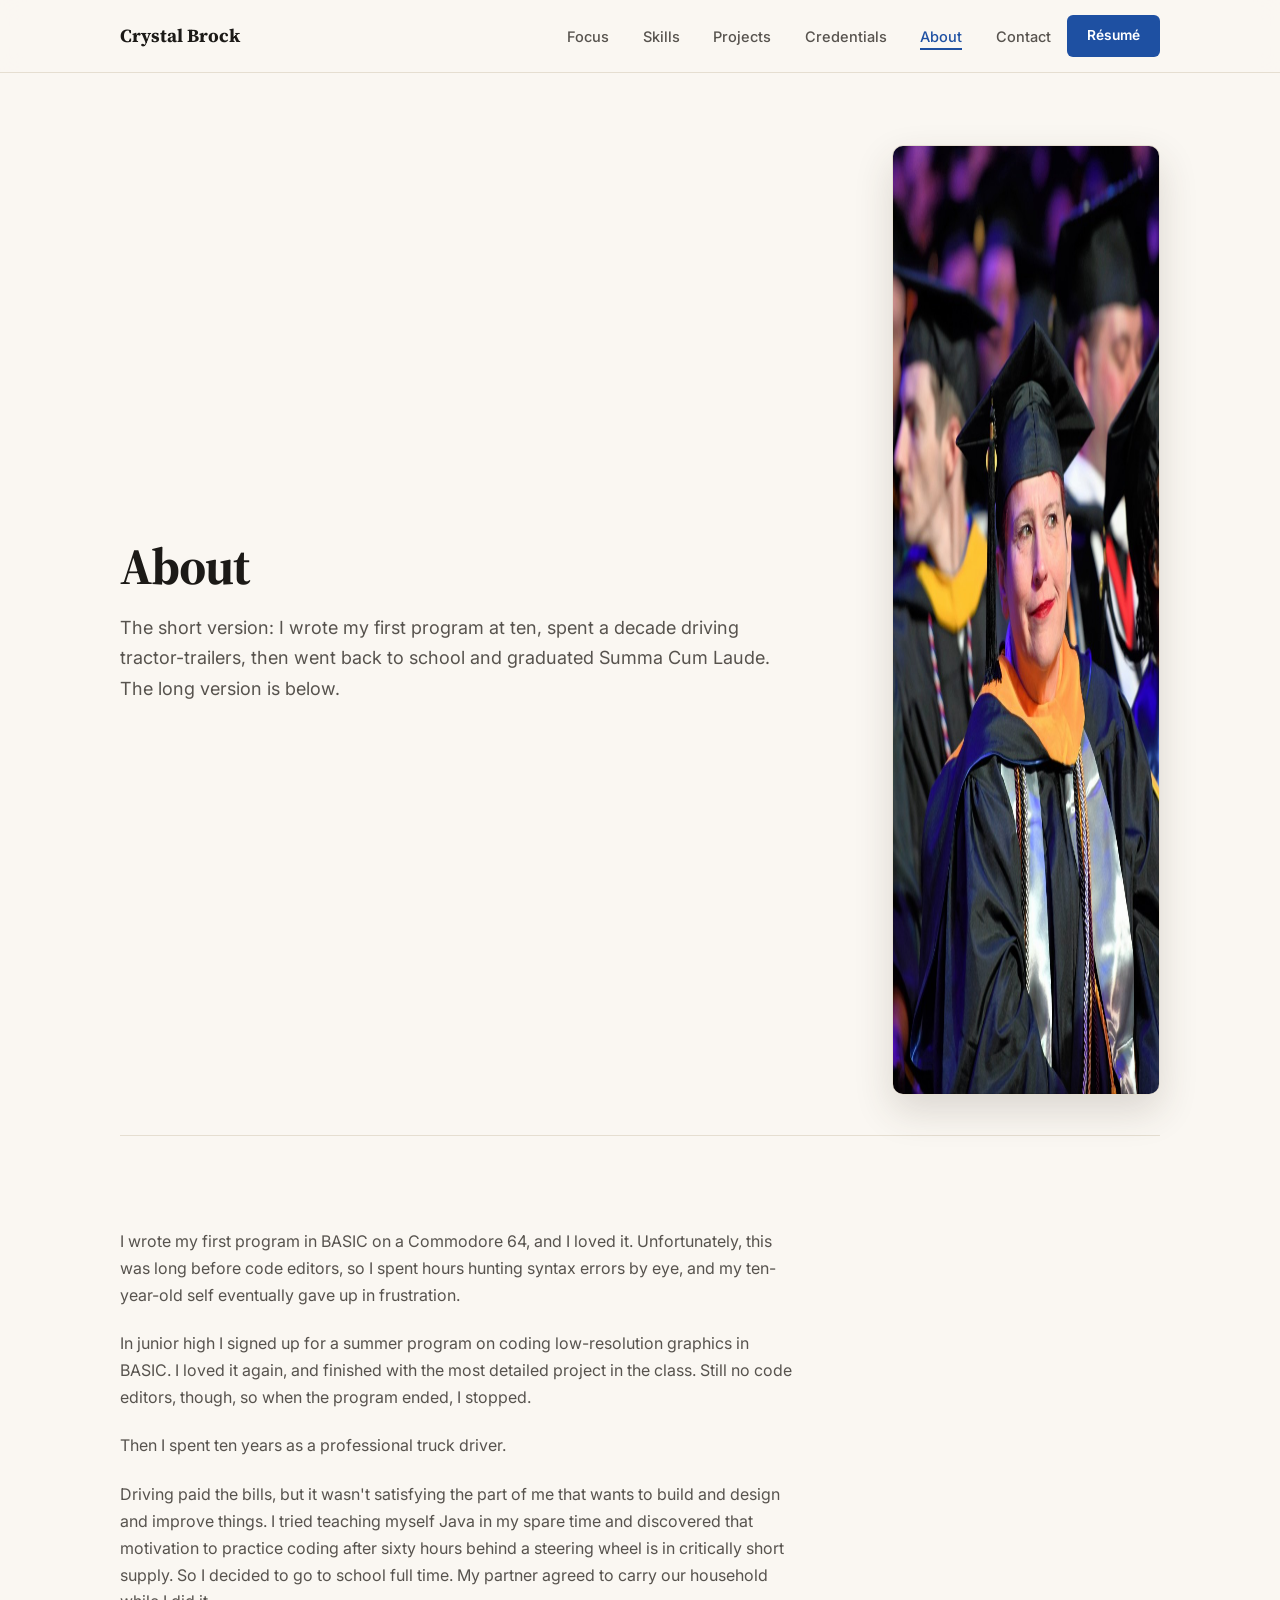
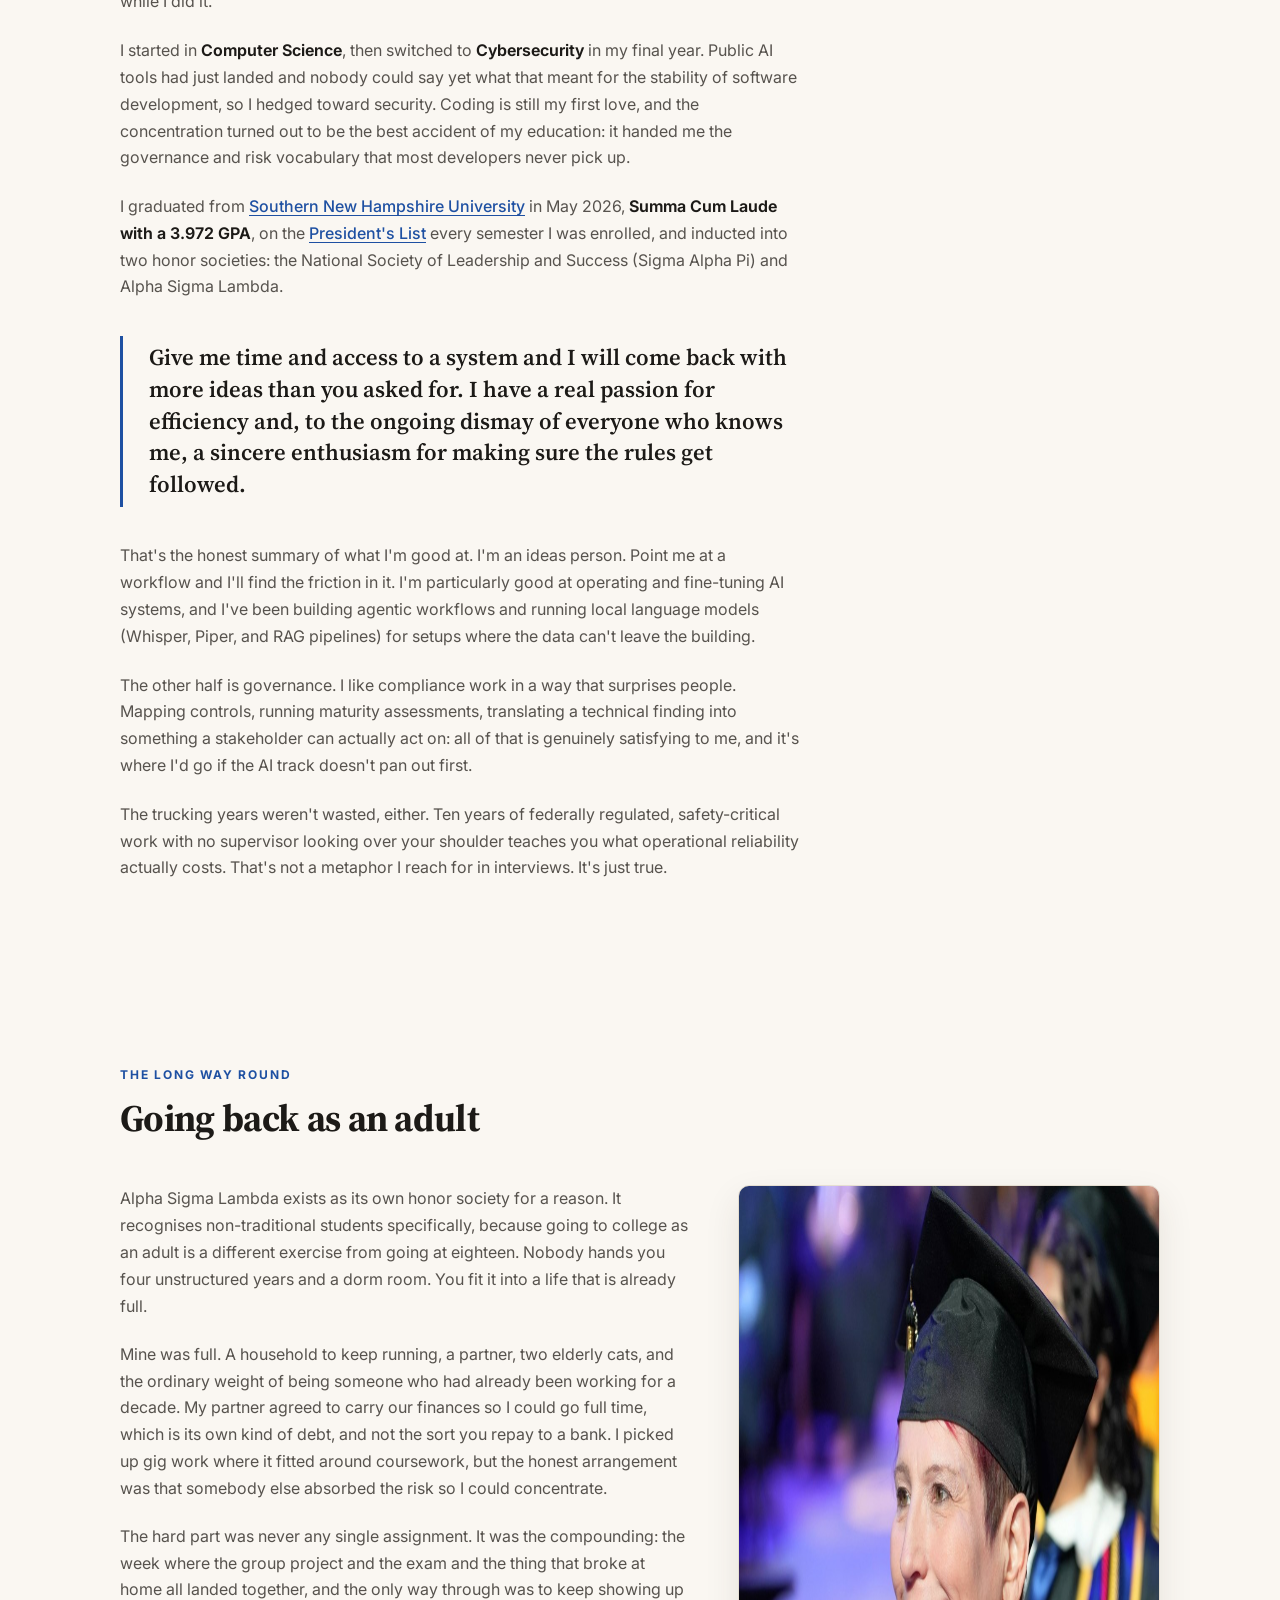
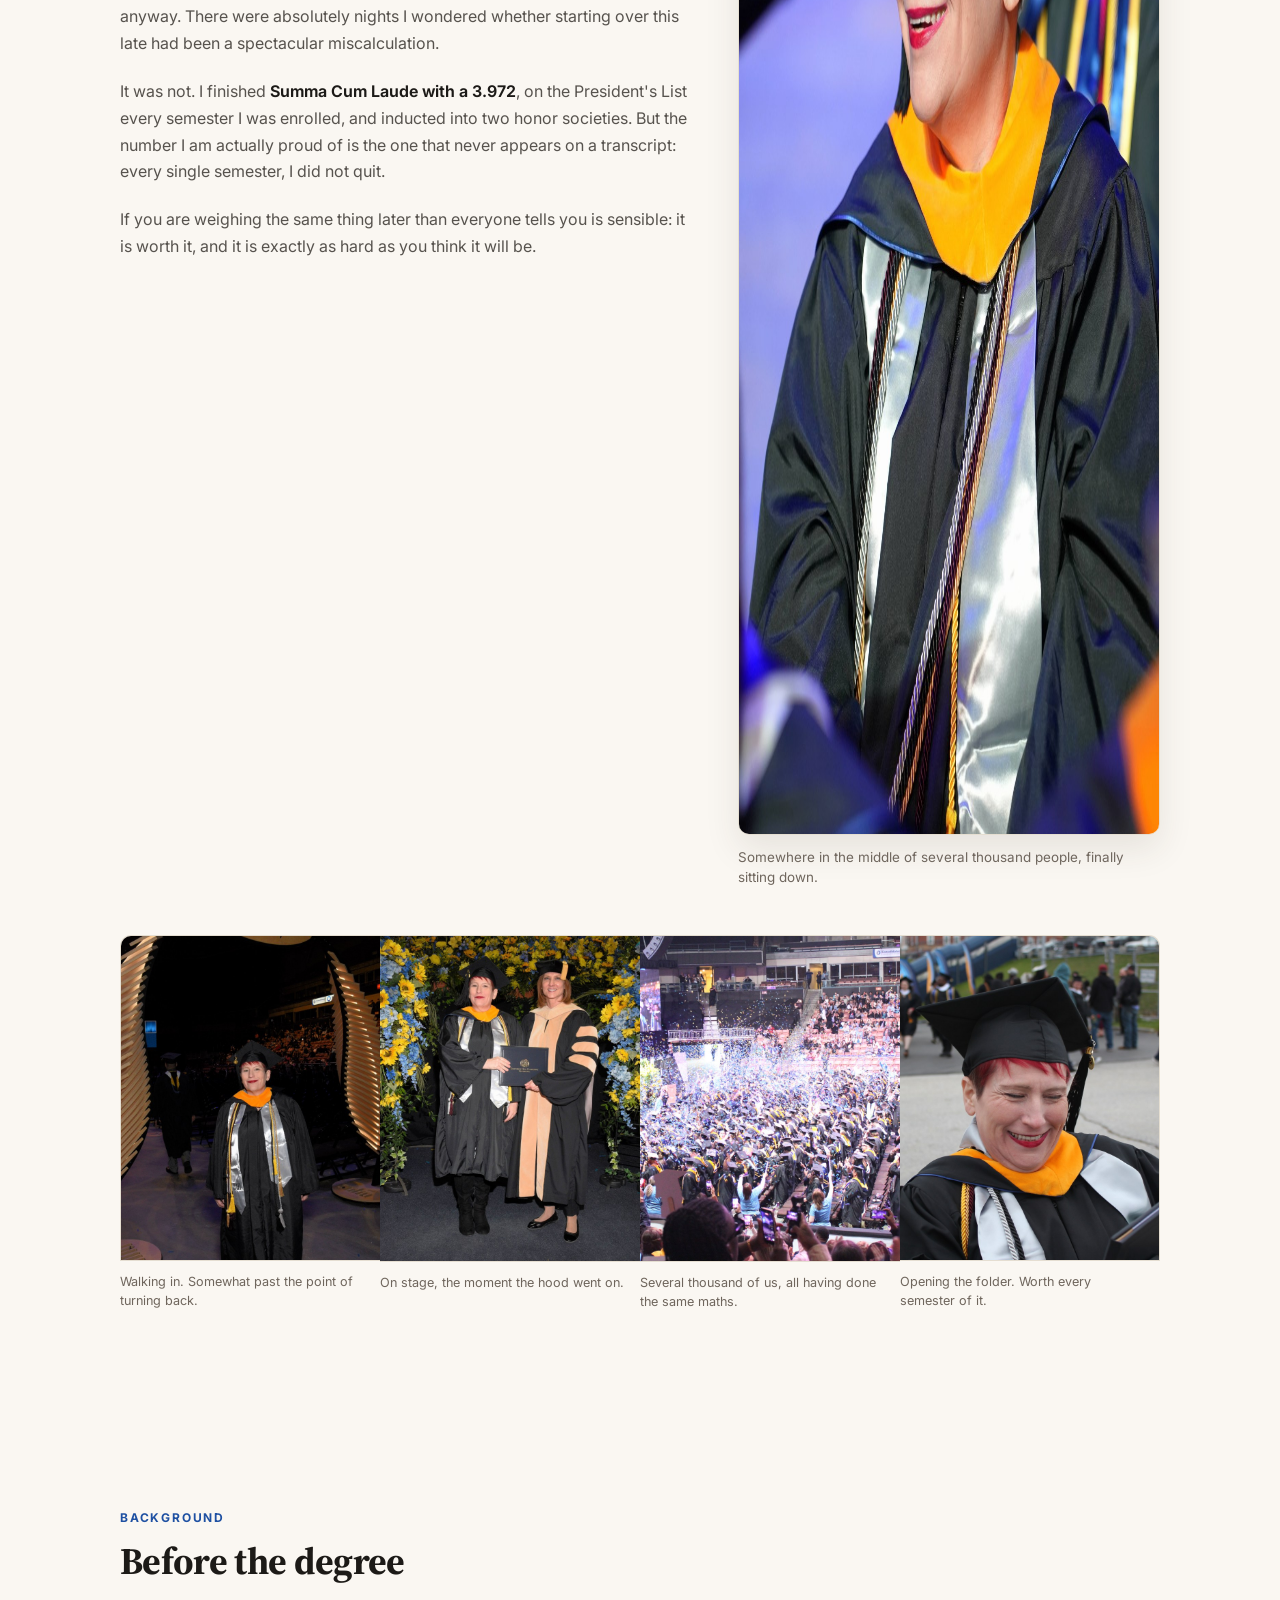
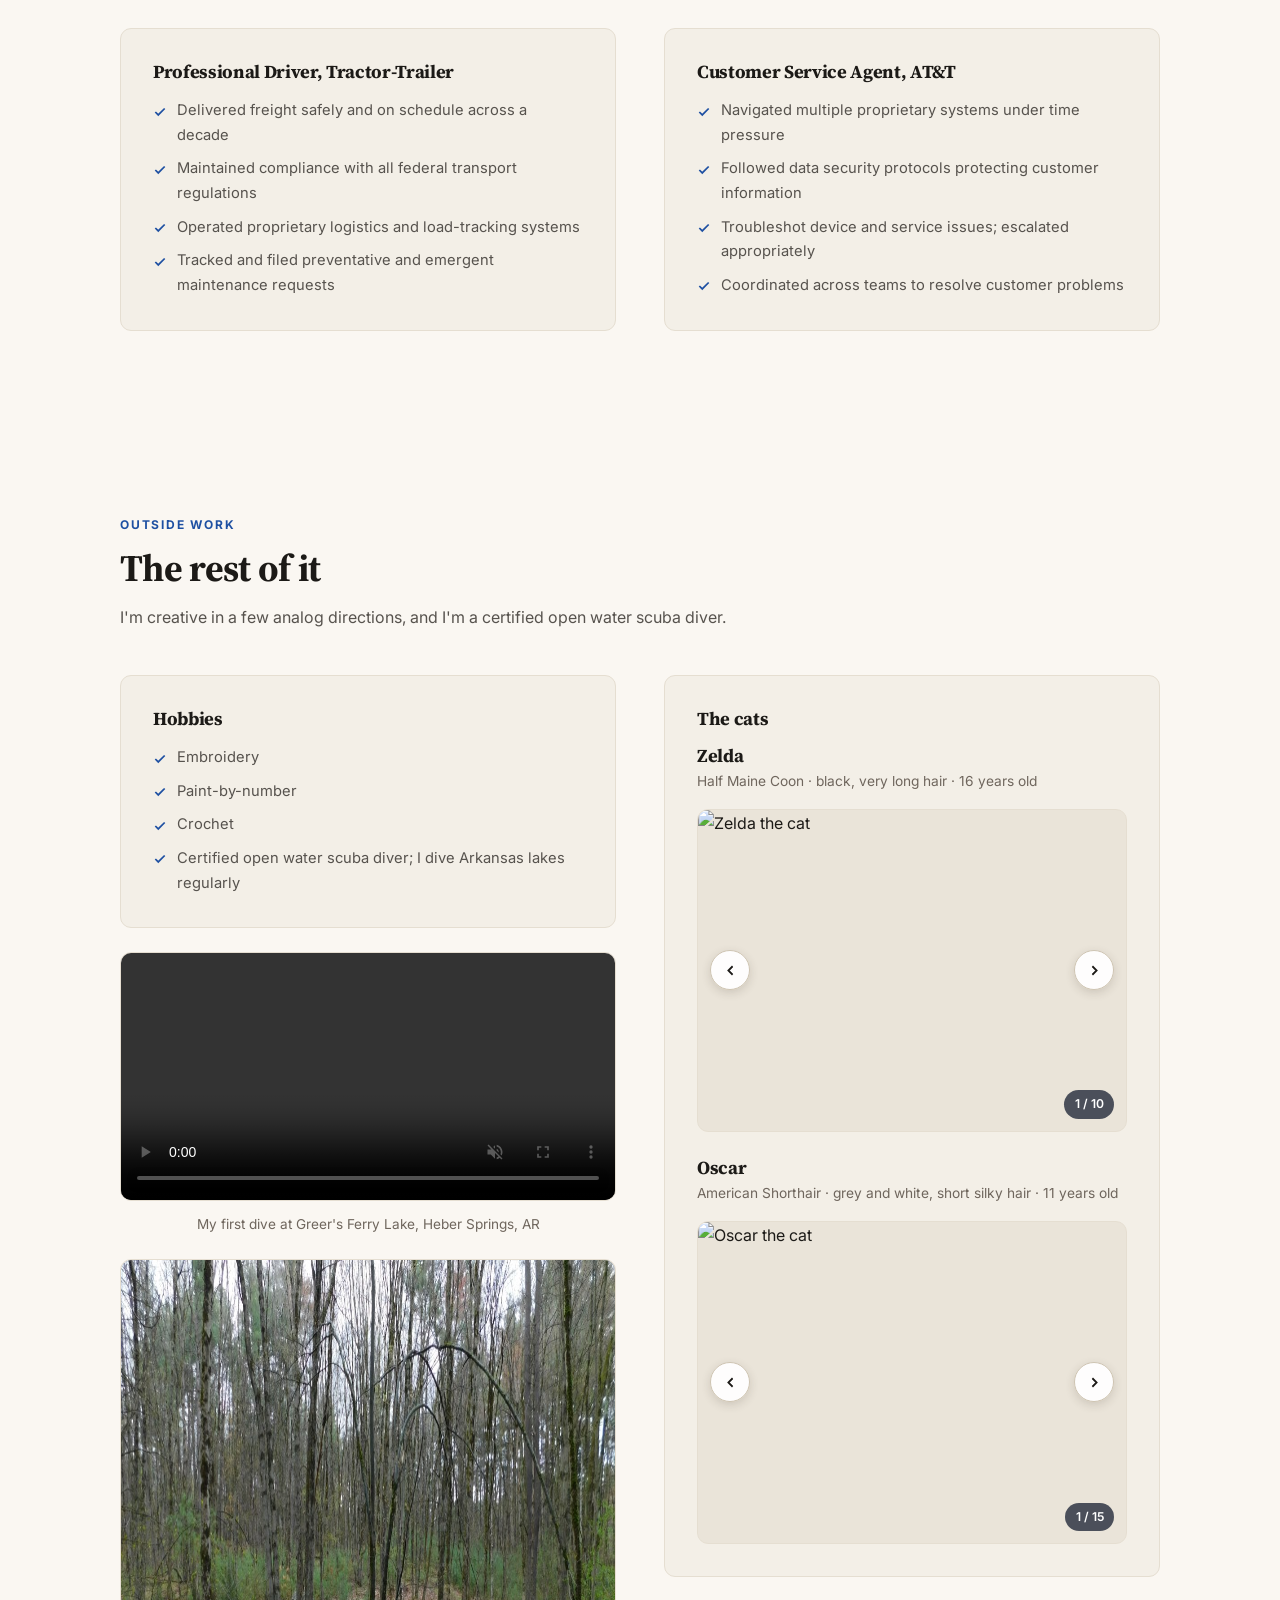
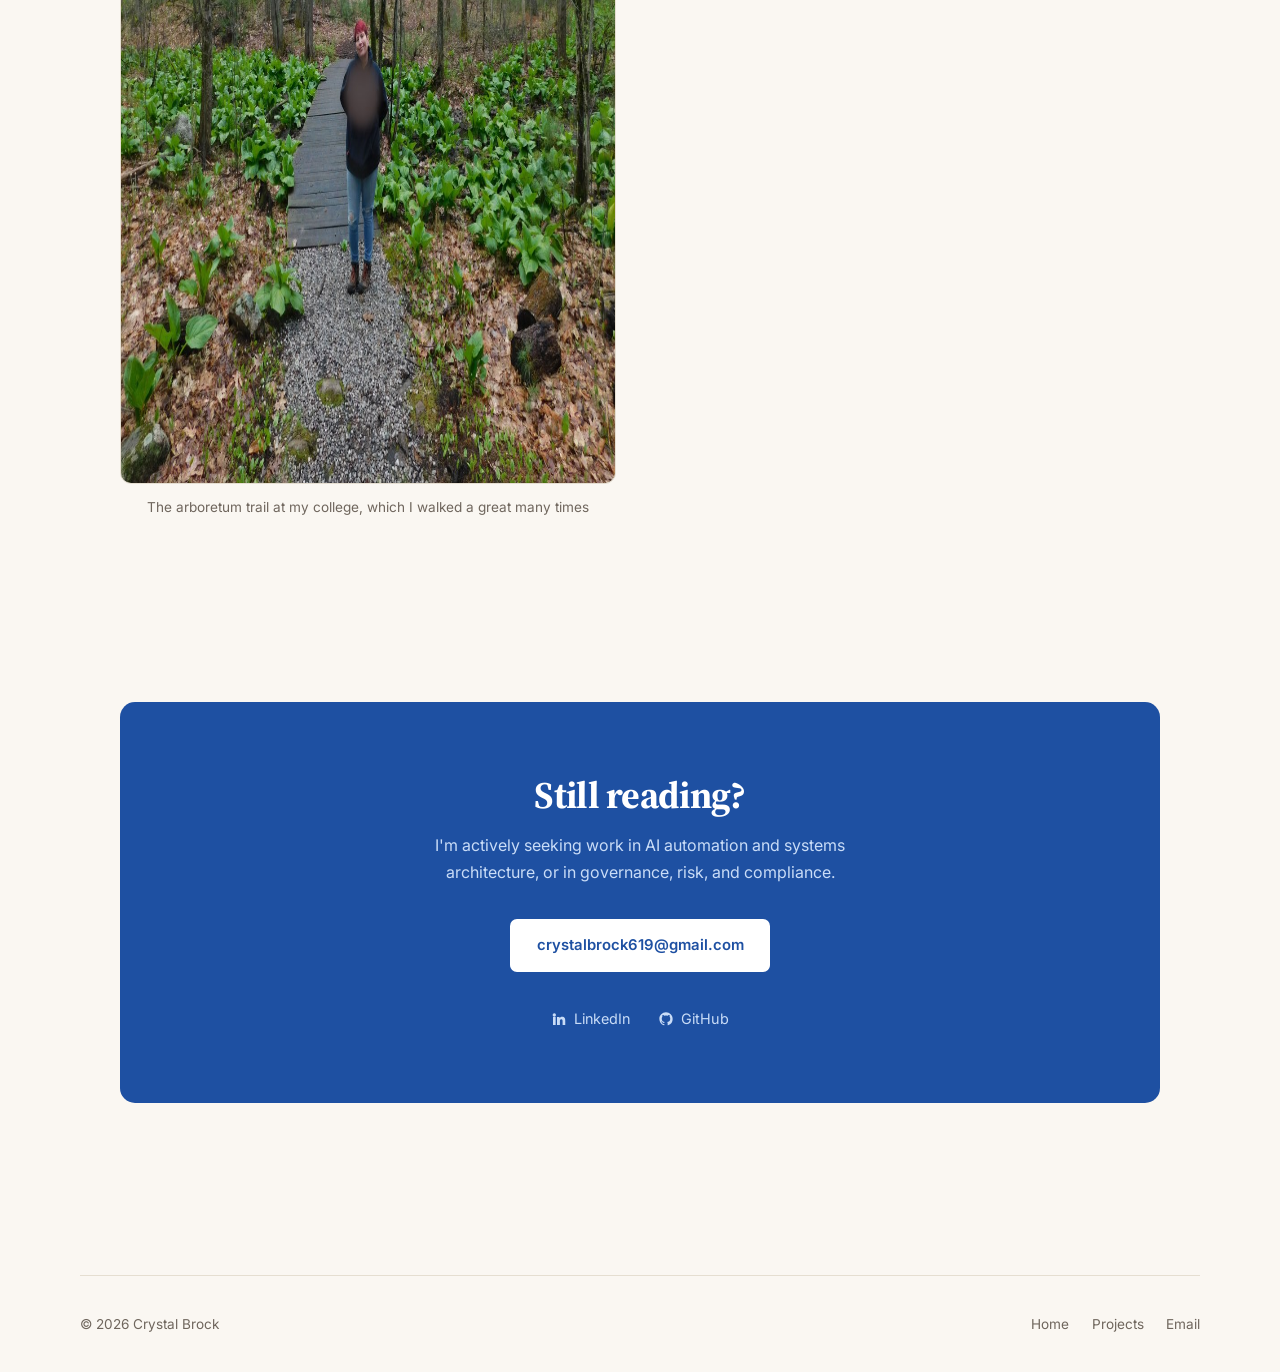
==== about.html @ db8ef232 "Rework About imagery to your running order - Hero reverts to the retouched portrait. A graduation ph" ====
<!DOCTYPE html>
<html lang="en">
<head>
<meta charset="UTF-8">
<meta name="viewport" content="width=device-width, initial-scale=1.0">
<title>About: Crystal Brock</title>
<meta name="description" content="How Crystal Brock went from a Commodore 64, to ten years driving tractor-trailers, to building AI automation with a Cybersecurity degree earned Summa Cum Laude.">
<link rel="canonical" href="https://www.crystalbrock.org/about">

<meta property="og:type" content="profile">
<meta property="og:url" content="https://www.crystalbrock.org/about">
<meta property="og:title" content="About: Crystal Brock">
<meta property="og:description" content="From a Commodore 64, to ten years on the road, to AI automation and cybersecurity governance.">
<meta property="og:image" content="https://www.crystalbrock.org/assets/crystal-brock.jpg">

<link rel="icon" href="data:image/svg+xml,<svg xmlns='http://www.w3.org/2000/svg' viewBox='0 0 100 100'><rect width='100' height='100' rx='20' fill='%231e50a2'/><text y='72' x='50' text-anchor='middle' font-size='62' font-family='Georgia,serif' font-weight='bold' fill='white'>C</text></svg>">

<link rel="preconnect" href="https://fonts.googleapis.com">
<link rel="preconnect" href="https://fonts.gstatic.com" crossorigin>
<link href="https://fonts.googleapis.com/css2?family=Source+Serif+4:opsz,wght@8..60,600;8..60,700&family=Inter:wght@400;500;600;700&display=swap" rel="stylesheet">
<link rel="stylesheet" href="style.css">
</head>
<body>

<a href="#main" class="skip">Skip to content</a>

<header class="site-header">
  <div class="wrap nav">
    <a href="/" class="brand">Crystal Brock</a>
    <button class="nav-toggle" id="navToggle" aria-label="Toggle navigation" aria-expanded="false" aria-controls="navLinks">
      <svg width="20" height="20" viewBox="0 0 24 24" fill="none" stroke="currentColor" stroke-width="2"><path d="M3 6h18M3 12h18M3 18h18"/></svg>
    </button>
    <ul class="nav-links" id="navLinks">
      <li><a href="/#focus">Focus</a></li>
      <li><a href="/#skills">Skills</a></li>
      <li><a href="/#work">Projects</a></li>
      <li><a href="/#credentials">Credentials</a></li>
      <li><a href="/about" aria-current="page">About</a></li>
      <li><a href="/#contact">Contact</a></li>
    </ul>
    <a href="/#resume" class="nav-cta">Résumé</a>
  </div>
</header>

<main id="main">

<div class="wrap">
  <section class="page-head">
    <div class="page-head-grid">
      <div>
        <h1>About</h1>
        <p>The short version: I wrote my first program at ten, spent a decade driving tractor-trailers, then went back to school and graduated Summa Cum Laude. The long version is below.</p>
      </div>
      <figure class="page-head-photo">
        <img src="assets/about-portrait.jpg" alt="Crystal Brock at her commencement ceremony" width="760" height="950">
      </figure>
    </div>
  </section>
</div>

<div class="wrap">
  <section class="section">
    <div class="prose">
      <p>I wrote my first program in BASIC on a Commodore 64, and I loved it. Unfortunately, this was long before code editors, so I spent hours hunting syntax errors by eye, and my ten-year-old self eventually gave up in frustration.</p>

      <p>In junior high I signed up for a summer program on coding low-resolution graphics in BASIC. I loved it again, and finished with the most detailed project in the class. Still no code editors, though, so when the program ended, I stopped.</p>

      <p>Then I spent ten years as a professional truck driver.</p>

      <p>Driving paid the bills, but it wasn't satisfying the part of me that wants to build and design and improve things. I tried teaching myself Java in my spare time and discovered that motivation to practice coding after sixty hours behind a steering wheel is in critically short supply. So I decided to go to school full time. My partner agreed to carry our household while I did it.</p>

      <p>I started in <strong>Computer Science</strong>, then switched to <strong>Cybersecurity</strong> in my final year. Public AI tools had just landed and nobody could say yet what that meant for the stability of software development, so I hedged toward security. Coding is still my first love, and the concentration turned out to be the best accident of my education: it handed me the governance and risk vocabulary that most developers never pick up.</p>

      <p>I graduated from <a href="https://www.snhu.edu/" target="_blank" rel="noopener">Southern New Hampshire University</a> in May 2026, <strong>Summa Cum Laude with a 3.972 GPA</strong>, on the <a href="https://meritpages.com/crystalbrock" target="_blank" rel="noopener">President's List</a> every semester I was enrolled, and inducted into two honor societies: the National Society of Leadership and Success (Sigma Alpha Pi) and Alpha Sigma Lambda.</p>

      <div class="pullquote">Give me time and access to a system and I will come back with more ideas than you asked for. I have a real passion for efficiency and, to the ongoing dismay of everyone who knows me, a sincere enthusiasm for making sure the rules get followed.</div>

      <p>That's the honest summary of what I'm good at. I'm an ideas person. Point me at a workflow and I'll find the friction in it. I'm particularly good at operating and fine-tuning AI systems, and I've been building agentic workflows and running local language models (Whisper, Piper, and RAG pipelines) for setups where the data can't leave the building.</p>

      <p>The other half is governance. I like compliance work in a way that surprises people. Mapping controls, running maturity assessments, translating a technical finding into something a stakeholder can actually act on: all of that is genuinely satisfying to me, and it's where I'd go if the AI track doesn't pan out first.</p>

      <p>The trucking years weren't wasted, either. Ten years of federally regulated, safety-critical work with no supervisor looking over your shoulder teaches you what operational reliability actually costs. That's not a metaphor I reach for in interviews. It's just true.</p>
    </div>
  </section>
</div>

<div class="wrap">
  <section class="section">
    <div class="section-head">
      <span class="section-tag">The long way round</span>
      <h2>Going back as an adult</h2>
    </div>

    <div class="story">
      <div class="story-text">
        <p>Alpha Sigma Lambda exists as its own honor society for a reason. It recognises non-traditional students specifically, because going to college as an adult is a different exercise from going at eighteen. Nobody hands you four unstructured years and a dorm room. You fit it into a life that is already full.</p>

        <p>Mine was full. A household to keep running, a partner, two elderly cats, and the ordinary weight of being someone who had already been working for a decade. My partner agreed to carry our finances so I could go full time, which is its own kind of debt, and not the sort you repay to a bank. I picked up gig work where it fitted around coursework, but the honest arrangement was that somebody else absorbed the risk so I could concentrate.</p>

        <p>The hard part was never any single assignment. It was the compounding: the week where the group project and the exam and the thing that broke at home all landed together, and the only way through was to keep showing up anyway. There were absolutely nights I wondered whether starting over this late had been a spectacular miscalculation.</p>

        <p>It was not. I finished <strong>Summa Cum Laude with a 3.972</strong>, on the President's List every semester I was enrolled, and inducted into two honor societies. But the number I am actually proud of is the one that never appears on a transcript: every single semester, I did not quit.</p>

        <p>If you are weighing the same thing later than everyone tells you is sensible: it is worth it, and it is exactly as hard as you think it will be.</p>
      </div>

      <figure class="story-figure">
        <img src="assets/story-lead.jpg" alt="Crystal Brock smiling among her fellow graduates at commencement" loading="lazy" width="1000" height="1250">
        <figcaption>Somewhere in the middle of several thousand people, finally sitting down.</figcaption>
      </figure>
    </div>

    <div class="photo-strip">
      <figure>
        <img src="assets/grad-1-archway.jpg" alt="Crystal Brock walking in through the arena entrance in cap and gown" loading="lazy" width="760" height="950">
        <figcaption>Walking in. Somewhat past the point of turning back.</figcaption>
      </figure>
      <figure>
        <img src="assets/grad-2-hooding.jpg" alt="Crystal Brock on stage receiving her hood" loading="lazy" width="760" height="950">
        <figcaption>On stage, the moment the hood went on.</figcaption>
      </figure>
      <figure>
        <img src="assets/grad-3-arena.jpg" alt="The commencement arena packed with graduates and families" loading="lazy" width="760" height="950">
        <figcaption>Several thousand of us, all having done the same maths.</figcaption>
      </figure>
      <figure>
        <img src="assets/grad-4-diploma.jpg" alt="Crystal Brock laughing as she opens her diploma folder" loading="lazy" width="760" height="950">
        <figcaption>Opening the folder. Worth every semester of it.</figcaption>
      </figure>
    </div>
  </section>
</div>

<div class="wrap">
  <section class="section">
    <div class="section-head">
      <span class="section-tag">Background</span>
      <h2>Before the degree</h2>
    </div>
    <div class="split">
      <div class="panel">
        <h3>Professional Driver, Tractor-Trailer</h3>
        <ul>
          <li><svg width="14" height="14" viewBox="0 0 24 24" fill="none" stroke="currentColor" stroke-width="3"><path d="M20 6L9 17l-5-5"/></svg>Delivered freight safely and on schedule across a decade</li>
          <li><svg width="14" height="14" viewBox="0 0 24 24" fill="none" stroke="currentColor" stroke-width="3"><path d="M20 6L9 17l-5-5"/></svg>Maintained compliance with all federal transport regulations</li>
          <li><svg width="14" height="14" viewBox="0 0 24 24" fill="none" stroke="currentColor" stroke-width="3"><path d="M20 6L9 17l-5-5"/></svg>Operated proprietary logistics and load-tracking systems</li>
          <li><svg width="14" height="14" viewBox="0 0 24 24" fill="none" stroke="currentColor" stroke-width="3"><path d="M20 6L9 17l-5-5"/></svg>Tracked and filed preventative and emergent maintenance requests</li>
        </ul>
      </div>
      <div class="panel">
        <h3>Customer Service Agent, AT&amp;T</h3>
        <ul>
          <li><svg width="14" height="14" viewBox="0 0 24 24" fill="none" stroke="currentColor" stroke-width="3"><path d="M20 6L9 17l-5-5"/></svg>Navigated multiple proprietary systems under time pressure</li>
          <li><svg width="14" height="14" viewBox="0 0 24 24" fill="none" stroke="currentColor" stroke-width="3"><path d="M20 6L9 17l-5-5"/></svg>Followed data security protocols protecting customer information</li>
          <li><svg width="14" height="14" viewBox="0 0 24 24" fill="none" stroke="currentColor" stroke-width="3"><path d="M20 6L9 17l-5-5"/></svg>Troubleshot device and service issues; escalated appropriately</li>
          <li><svg width="14" height="14" viewBox="0 0 24 24" fill="none" stroke="currentColor" stroke-width="3"><path d="M20 6L9 17l-5-5"/></svg>Coordinated across teams to resolve customer problems</li>
        </ul>
      </div>
    </div>
  </section>
</div>

<div class="wrap">
  <section class="section">
    <div class="section-head">
      <span class="section-tag">Outside work</span>
      <h2>The rest of it</h2>
      <p>I'm creative in a few analog directions, and I'm a certified open water scuba diver.</p>
    </div>
    <div class="split">
      <div>
        <div class="panel">
          <h3>Hobbies</h3>
          <ul>
            <li><svg width="14" height="14" viewBox="0 0 24 24" fill="none" stroke="currentColor" stroke-width="3"><path d="M20 6L9 17l-5-5"/></svg>Embroidery</li>
            <li><svg width="14" height="14" viewBox="0 0 24 24" fill="none" stroke="currentColor" stroke-width="3"><path d="M20 6L9 17l-5-5"/></svg>Paint-by-number</li>
            <li><svg width="14" height="14" viewBox="0 0 24 24" fill="none" stroke="currentColor" stroke-width="3"><path d="M20 6L9 17l-5-5"/></svg>Crochet</li>
            <li><svg width="14" height="14" viewBox="0 0 24 24" fill="none" stroke="currentColor" stroke-width="3"><path d="M20 6L9 17l-5-5"/></svg>Certified open water scuba diver; I dive Arkansas lakes regularly</li>
          </ul>
        </div>
        <figure class="media">
          <video controls muted preload="metadata" playsinline>
            <source src="assets/Dive1.mp4" type="video/mp4">
            Your browser does not support embedded video.
          </video>
          <figcaption>My first dive at Greer's Ferry Lake, Heber Springs, AR</figcaption>
        </figure>
        <figure class="media">
          <img src="assets/arboretum.jpg" alt="Crystal Brock on the boardwalk trail through her college arboretum" loading="lazy" width="1100" height="825">
          <figcaption>The arboretum trail at my college, which I walked a great many times</figcaption>
        </figure>
      </div>

      <div>
        <div class="panel">
          <h3>The cats</h3>

          <h4 class="pet-name">Zelda</h4>
          <p class="pet-meta">Half Maine Coon &middot; black, very long hair &middot; 16 years old</p>
          <div class="gallery" data-gallery="zelda">
            <img alt="Zelda the cat" data-target>
            <button class="prev" data-dir="-1" aria-label="Previous photo of Zelda">
              <svg width="17" height="17" viewBox="0 0 24 24" fill="none" stroke="currentColor" stroke-width="2.5"><path d="M15 18l-6-6 6-6"/></svg>
            </button>
            <button class="next" data-dir="1" aria-label="Next photo of Zelda">
              <svg width="17" height="17" viewBox="0 0 24 24" fill="none" stroke="currentColor" stroke-width="2.5"><path d="M9 18l6-6-6-6"/></svg>
            </button>
            <span class="gallery-count" data-count></span>
          </div>

          <h4 class="pet-name" style="margin-top:1.6rem">Oscar</h4>
          <p class="pet-meta">American Shorthair &middot; grey and white, short silky hair &middot; 11 years old</p>
          <div class="gallery" data-gallery="oscar">
            <img alt="Oscar the cat" data-target>
            <button class="prev" data-dir="-1" aria-label="Previous photo of Oscar">
              <svg width="17" height="17" viewBox="0 0 24 24" fill="none" stroke="currentColor" stroke-width="2.5"><path d="M15 18l-6-6 6-6"/></svg>
            </button>
            <button class="next" data-dir="1" aria-label="Next photo of Oscar">
              <svg width="17" height="17" viewBox="0 0 24 24" fill="none" stroke="currentColor" stroke-width="2.5"><path d="M9 18l6-6-6-6"/></svg>
            </button>
            <span class="gallery-count" data-count></span>
          </div>
        </div>
      </div>
    </div>
  </section>
</div>

<div class="wrap">
  <section class="section">
    <div class="contact">
      <h2>Still reading?</h2>
      <p>I'm actively seeking work in AI automation and systems architecture, or in governance, risk, and compliance.</p>
      <a href="mailto:crystalbrock619@gmail.com" class="btn btn-white">crystalbrock619@gmail.com</a>
      <div class="social">
        <a href="https://www.linkedin.com/in/crystalbrock619/" target="_blank" rel="noopener">
          <svg width="16" height="16" viewBox="0 0 24 24" fill="currentColor"><path d="M4.98 3.5a2.5 2.5 0 11-.02 5 2.5 2.5 0 01.02-5zM3 8.98h4v12H3v-12zM9 8.98h3.8v1.64h.06c.53-1 1.83-2.06 3.76-2.06 4.02 0 4.76 2.65 4.76 6.09v6.33h-4v-5.61c0-1.34-.02-3.06-1.87-3.06-1.87 0-2.16 1.46-2.16 2.96v5.71H9v-12z"/></svg>
          LinkedIn</a>
        <a href="https://github.com/crystalbrock619" target="_blank" rel="noopener">
          <svg width="16" height="16" viewBox="0 0 24 24" fill="currentColor"><path d="M12 2C6.48 2 2 6.48 2 12c0 4.42 2.87 8.17 6.84 9.5.5.09.68-.22.68-.48v-1.7c-2.78.6-3.37-1.34-3.37-1.34-.45-1.16-1.11-1.47-1.11-1.47-.91-.62.07-.6.07-.6 1 .07 1.53 1.03 1.53 1.03.89 1.53 2.34 1.09 2.91.83.09-.65.35-1.09.63-1.34-2.22-.25-4.56-1.11-4.56-4.94 0-1.09.39-1.98 1.03-2.68-.1-.25-.45-1.27.1-2.65 0 0 .84-.27 2.75 1.02a9.6 9.6 0 015 0c1.91-1.29 2.75-1.02 2.75-1.02.55 1.38.2 2.4.1 2.65.64.7 1.03 1.59 1.03 2.68 0 3.84-2.34 4.69-4.57 4.94.36.31.68.92.68 1.85v2.74c0 .27.18.58.69.48A10 10 0 0022 12c0-5.52-4.48-10-10-10z"/></svg>
          GitHub</a>
      </div>
    </div>
  </section>
</div>

</main>

<footer class="site-footer wrap">
  <span>&copy; 2026 Crystal Brock</span>
  <nav>
    <a href="/">Home</a>
    <a href="/#work">Projects</a>
    <a href="mailto:crystalbrock619@gmail.com">Email</a>
  </nav>
</footer>

<script src="index.js"></script>
</body>
</html>
---- style.css ----
/* ==========================================================================
   Crystal Brock : crystalbrock.org
   Design system: light / professional
   ========================================================================== */

/* ---------- reset ---------- */
*,*::before,*::after{box-sizing:border-box;margin:0;padding:0}
img,svg,video{display:block;max-width:100%}
button{font:inherit;color:inherit;background:none;border:none;cursor:pointer}

/* ---------- tokens ---------- */
:root{
  /* warm cream page, white cards for contrast */
  --bg:#faf7f2;
  --bg-2:#f3efe7;
  --bg-3:#eae4d9;
  --card:#ffffff;

  --line:#e5ded1;
  --line-2:#cec4b2;

  --tx:#1c1a17;
  --tx-2:#57534e;
  --tx-3:#6f665d;   /* clears WCAG AA on both the cream page and the panel fill */

  --ac:#1e50a2;
  --ac-2:#17407f;
  --ac-soft:#e9f0fa;

  /* warm-toned shadow so depth reads against cream, not grey */
  --sh:rgba(61,52,40,.10);
  --sh-2:rgba(61,52,40,.16);

  --ok:#166534;
  --ok-bg:#dcfce7;
  --ok-line:#bbf7d0;

  --max:1120px;
  --pad:clamp(1.25rem,4vw,2.5rem);
  --r:11px;
  --r-lg:15px;

  --serif:'Source Serif 4',Georgia,'Times New Roman',serif;
  --sans:Inter,system-ui,-apple-system,'Segoe UI',sans-serif;
}

/* ---------- base ---------- */
html{scroll-behavior:smooth;scroll-padding-top:84px;-webkit-text-size-adjust:100%}
body{
  background:var(--bg);
  color:var(--tx);
  font-family:var(--sans);
  font-size:1rem;
  line-height:1.68;
  -webkit-font-smoothing:antialiased;
  text-rendering:optimizeLegibility;
}
a{color:inherit}
h1,h2,h3,h4{font-family:var(--serif);letter-spacing:-.018em;line-height:1.15}

.wrap{max-width:var(--max);margin-inline:auto;padding-inline:var(--pad)}

:focus-visible{outline:3px solid var(--ac);outline-offset:3px;border-radius:4px}

.skip{
  position:absolute;left:-9999px;top:0;z-index:200;
  background:var(--ac);color:#fff;padding:.8rem 1.3rem;border-radius:0 0 8px 0;
  font-weight:600;text-decoration:none;
}
.skip:focus{left:0}

.sr-only{
  position:absolute;width:1px;height:1px;padding:0;margin:-1px;
  overflow:hidden;clip:rect(0,0,0,0);white-space:nowrap;border:0;
}

/* ==========================================================================
   Header / navigation
   ========================================================================== */
.site-header{
  position:sticky;top:0;z-index:100;
  background:rgba(250,247,242,.9);
  backdrop-filter:blur(12px);
  border-bottom:1px solid var(--line);
}
.nav{display:flex;align-items:center;justify-content:space-between;height:72px;gap:1rem}
.brand{font-family:var(--serif);font-weight:700;font-size:1.16rem;text-decoration:none;white-space:nowrap}
.nav-links{display:flex;gap:2.1rem;list-style:none;margin-left:auto}
.nav-links a{
  text-decoration:none;color:var(--tx-2);font-size:.91rem;font-weight:500;
  transition:color .2s,border-color .2s;padding-bottom:2px;border-bottom:2px solid transparent;
}
.nav-links a:hover,.nav-links a[aria-current="page"]{color:var(--ac);border-color:var(--ac)}
.nav-cta{
  background:var(--ac);color:#fff;padding:.58rem 1.25rem;border-radius:6px;
  font-size:.86rem;font-weight:600;text-decoration:none;transition:background .2s;white-space:nowrap;
}
.nav-cta:hover{background:var(--ac-2)}

.nav-toggle{display:none;width:42px;height:42px;border-radius:8px;border:1px solid var(--line-2);place-items:center}
.nav-toggle:hover{border-color:var(--ac);color:var(--ac)}

@media(max-width:900px){
  .nav-toggle{display:grid}
  .nav-links{
    position:absolute;top:72px;left:0;right:0;
    flex-direction:column;gap:0;
    background:var(--bg);border-bottom:1px solid var(--line);
    padding:.5rem var(--pad) 1.25rem;
    box-shadow:0 14px 30px var(--sh);
    display:none;
  }
  .nav-links.open{display:flex}
  .nav-links a{padding:.85rem 0;border-bottom:1px solid var(--line);width:100%;font-size:1rem}
  .nav-links a:hover,.nav-links a[aria-current="page"]{border-color:var(--line)}
  .nav-cta{display:none}
}

/* ==========================================================================
   Buttons
   ========================================================================== */
.btn{
  padding:.85rem 1.65rem;border-radius:7px;font-weight:600;font-size:.93rem;
  text-decoration:none;transition:.2s;display:inline-flex;align-items:center;gap:.5rem;
}
.btn-primary{background:var(--ac);color:#fff;box-shadow:0 1px 2px var(--sh)}
.btn-primary:hover{background:var(--ac-2);transform:translateY(-1px);box-shadow:0 6px 18px rgba(30,80,162,.24)}
.btn-secondary{border:1px solid var(--line-2);color:var(--tx);background:var(--card)}
.btn-secondary:hover{border-color:var(--ac);color:var(--ac)}
.btn-white{background:var(--card);color:var(--ac)}
.btn-white:hover{background:var(--ac-soft);transform:translateY(-1px)}

/* ==========================================================================
   Hero
   ========================================================================== */
.hero{padding:clamp(3.5rem,9vw,6.5rem) 0 clamp(3rem,6vw,4.5rem)}
.hero-grid{display:grid;grid-template-columns:1.4fr .6fr;gap:clamp(2rem,5vw,4.5rem);align-items:center}
@media(max-width:880px){.hero-grid{grid-template-columns:1fr;gap:2.5rem}}

.badge-avail{
  display:inline-flex;align-items:center;gap:.55rem;
  font-size:.8rem;font-weight:600;color:var(--ok);
  background:var(--ok-bg);border:1px solid var(--ok-line);
  padding:.38rem .9rem;border-radius:100px;margin-bottom:1.7rem;
}
.pulse{width:7px;height:7px;border-radius:50%;background:#22c55e;flex-shrink:0}

.hero h1{font-size:clamp(2.2rem,5.4vw,3.7rem);line-height:1.08;font-weight:700;margin-bottom:1.35rem}
.hero h1 em{font-style:normal;color:var(--ac)}
.lede{font-size:clamp(1.02rem,1.55vw,1.15rem);color:var(--tx-2);max-width:58ch;margin-bottom:2.2rem}
.btn-row{display:flex;gap:.9rem;flex-wrap:wrap}

.portrait img{
  width:100%;aspect-ratio:4/5;object-fit:cover;object-position:50% 30%;border-radius:12px;
  box-shadow:0 18px 44px var(--sh-2);
}

/* ==========================================================================
   Stat band
   ========================================================================== */
.stats{
  display:grid;grid-template-columns:repeat(4,1fr);gap:2rem;
  background:var(--bg-2);border:1px solid var(--line);border-radius:13px;
  padding:2rem clamp(1.4rem,4vw,2.6rem);
}
@media(max-width:760px){.stats{grid-template-columns:repeat(2,1fr);gap:1.5rem}}
.stat b{display:block;font-family:var(--serif);font-size:1.85rem;font-weight:700;color:var(--ac);line-height:1.1}
.stat b.stat-text{font-size:1.2rem;line-height:1.3;text-wrap:balance}
.stat span{font-size:.81rem;color:var(--tx-2)}

/* ==========================================================================
   Section scaffolding
   ========================================================================== */
.section{padding:clamp(3.5rem,8vw,5.75rem) 0}
.section-head{margin-bottom:2.8rem;max-width:64ch}
.section-tag{
  font-size:.75rem;letter-spacing:.15em;text-transform:uppercase;
  color:var(--ac);font-weight:700;margin-bottom:.75rem;display:block;
}
.section h2{font-size:clamp(1.7rem,3.4vw,2.35rem);font-weight:700;margin-bottom:.85rem}
.section-head p{color:var(--tx-2)}

/* ==========================================================================
   Focus areas (two-track positioning)
   ========================================================================== */
.tracks{display:grid;grid-template-columns:1fr 1fr;gap:1.4rem}
@media(max-width:820px){.tracks{grid-template-columns:1fr}}
.track{
  border:1px solid var(--line);border-radius:var(--r-lg);
  padding:clamp(1.6rem,3.5vw,2.2rem);background:var(--card);transition:.25s;
}
.track:hover{box-shadow:0 14px 36px var(--sh);border-color:var(--line-2);transform:translateY(-3px)}
.track-num{
  font-family:var(--serif);font-size:.82rem;font-weight:700;color:var(--ac);
  letter-spacing:.1em;text-transform:uppercase;margin-bottom:.9rem;display:block;
}
.track h3{font-size:1.32rem;margin-bottom:.7rem}
.track p{font-size:.93rem;color:var(--tx-2);margin-bottom:1.3rem}

/* ==========================================================================
   Skills
   ========================================================================== */
.skill-grid{display:grid;grid-template-columns:repeat(auto-fit,minmax(250px,1fr));gap:1.2rem}
.skill{background:var(--card);border:1px solid var(--line);border-radius:var(--r);padding:1.7rem;transition:.25s}
.skill:hover{box-shadow:0 10px 30px var(--sh);border-color:var(--line-2);transform:translateY(-3px)}
.skill h3{
  font-family:var(--sans);font-size:.99rem;font-weight:650;letter-spacing:0;
  margin-bottom:1.05rem;display:flex;align-items:center;gap:.65rem;
}
.icon{
  width:34px;height:34px;border-radius:8px;background:var(--ac-soft);
  display:grid;place-items:center;color:var(--ac);flex-shrink:0;
}
.tags{display:flex;flex-wrap:wrap;gap:.45rem}
.tag{font-size:.78rem;padding:.3rem .7rem;border-radius:5px;background:var(--bg-3);color:var(--tx-2);font-weight:500}

/* ==========================================================================
   Projects
   ========================================================================== */
.project-grid{display:grid;grid-template-columns:repeat(auto-fit,minmax(320px,1fr));gap:1.5rem}
.card{
  background:var(--card);border:1px solid var(--line);border-radius:13px;overflow:hidden;
  display:flex;flex-direction:column;text-decoration:none;transition:.25s;
}
.card:hover{box-shadow:0 16px 40px var(--sh-2);transform:translateY(-4px);border-color:var(--line-2)}
.card-media{aspect-ratio:16/9;overflow:hidden;background:var(--bg-3);border-bottom:1px solid var(--line)}
.card-media img{width:100%;height:100%;object-fit:cover;transition:transform .4s}

/* Live site previews: the real page rendered at desktop width and scaled down.
   pointer-events:none keeps the entire card behaving as a single link.
   The ::before label shows through if a project is ever offline. */
.card-media.live{position:relative;background:var(--bg-2)}
.card-media.live::before{
  content:attr(data-label);
  position:absolute;inset:0;display:grid;place-items:center;
  font-size:.85rem;color:var(--tx-3);font-weight:600;
}
.live-frame{
  position:absolute;top:0;left:0;
  width:1280px;height:720px;border:0;
  transform-origin:0 0;transform:scale(.4);
  pointer-events:none;background:#fff;
}
.card:hover .card-media img{transform:scale(1.04)}
.card-body{padding:1.6rem;flex:1;display:flex;flex-direction:column}
.card h3{font-size:1.2rem;font-weight:700;margin-bottom:.55rem}
.card p{font-size:.9rem;color:var(--tx-2);margin-bottom:1.2rem;flex:1}
.card .tags{margin-bottom:1.05rem}
.card-link{font-size:.84rem;color:var(--ac);font-weight:600;display:flex;align-items:center;gap:.4rem}

/* Text-only project card, used while the linked projects are being redesigned.
   The accent rule and status kicker give the card a visual anchor so the
   missing image area reads as deliberate rather than absent. */
.card-text{border-top:3px solid var(--ac)}
.card-text .card-body{padding:1.9rem 1.7rem 1.7rem}
.card-text h3{font-size:1.35rem;margin-bottom:.7rem}
.card-kicker{
  display:inline-flex;align-items:center;gap:.5rem;
  font-size:.75rem;font-weight:700;letter-spacing:.11em;text-transform:uppercase;
  color:var(--tx-3);margin-bottom:.9rem;
}

/* ==========================================================================
   Education / credentials
   ========================================================================== */
.edu{
  background:var(--bg-2);border:1px solid var(--line);border-radius:13px;
  padding:clamp(1.7rem,4vw,2.7rem);
  display:grid;grid-template-columns:1fr auto;gap:2.2rem;align-items:start;
}
@media(max-width:720px){.edu{grid-template-columns:1fr}}
.edu h3{font-size:1.35rem;margin-bottom:.35rem}
.edu-school{color:var(--ac);font-size:.93rem;font-weight:600;margin-bottom:1.35rem}
.checklist{list-style:none;display:grid;gap:.65rem}
.checklist li{display:flex;gap:.7rem;font-size:.92rem;color:var(--tx-2);align-items:flex-start}
.checklist li svg{color:var(--ac);flex-shrink:0;margin-top:.4rem}
.gpa{
  text-align:center;background:var(--card);border:1px solid var(--line);
  border-radius:var(--r);padding:1.5rem 2rem;min-width:150px;
}
.gpa b{display:block;font-family:var(--serif);font-size:2.05rem;font-weight:700;color:var(--ac);line-height:1}
.gpa span{font-size:.72rem;color:var(--tx-3);letter-spacing:.07em;text-transform:uppercase;font-weight:600}

.cred-grid{display:grid;grid-template-columns:repeat(auto-fit,minmax(255px,1fr));gap:1.2rem;margin-top:1.4rem}
.cred{background:var(--card);border:1px solid var(--line);border-radius:var(--r);padding:1.5rem}
.cred h4{font-family:var(--sans);font-size:.95rem;font-weight:650;letter-spacing:0;margin-bottom:.3rem}
.cred .where{font-size:.83rem;color:var(--ac);font-weight:600;margin-bottom:.8rem}
.cred p{font-size:.86rem;color:var(--tx-2)}

/* ==========================================================================
   Contact
   ========================================================================== */
.contact{
  text-align:center;background:var(--ac);color:#fff;
  border-radius:var(--r-lg);padding:clamp(2.6rem,7vw,4.5rem) 1.5rem;
}
.contact h2{color:#fff;margin-bottom:.9rem}
.contact p{color:#c9dcf7;max-width:48ch;margin:0 auto 2.1rem}
.social{display:flex;gap:1.7rem;justify-content:center;flex-wrap:wrap;margin-top:2.2rem;font-size:.9rem}
.social a{color:#c9dcf7;text-decoration:none;transition:color .2s;display:flex;align-items:center;gap:.45rem}
.social a:hover{color:#fff}

/* ==========================================================================
   About page
   ========================================================================== */
.page-head{padding:clamp(3rem,7vw,4.5rem) 0 clamp(1.5rem,4vw,2.5rem);border-bottom:1px solid var(--line)}
.page-head-grid{display:grid;grid-template-columns:1.45fr .55fr;gap:clamp(2rem,5vw,4rem);align-items:center}
@media(max-width:820px){.page-head-grid{grid-template-columns:1fr;gap:2rem}}
.page-head-photo{margin:0}
.page-head-photo img{
  width:100%;border-radius:var(--r);border:1px solid var(--line);
  box-shadow:0 16px 38px var(--sh-2);
}
.page-head h1{font-size:clamp(2.1rem,5vw,3.2rem);font-weight:700;margin-bottom:1rem}
.page-head p{color:var(--tx-2);font-size:clamp(1rem,1.5vw,1.13rem);max-width:62ch}

.prose{max-width:68ch}
.prose p{margin-bottom:1.35rem;color:var(--tx-2)}
.prose p:last-child{margin-bottom:0}
.prose a{color:var(--ac);font-weight:500;text-underline-offset:3px}
.prose strong{color:var(--tx);font-weight:650}

.pullquote{
  border-left:3px solid var(--ac);padding:.4rem 0 .4rem 1.6rem;margin:2.2rem 0;
  font-family:var(--serif);font-size:clamp(1.15rem,2.2vw,1.42rem);
  line-height:1.4;color:var(--tx);font-weight:600;
}

.split{display:grid;grid-template-columns:1fr 1fr;gap:clamp(1.5rem,4vw,3rem)}
@media(max-width:820px){.split{grid-template-columns:1fr}}

.panel{background:var(--bg-2);border:1px solid var(--line);border-radius:var(--r);padding:clamp(1.5rem,3.5vw,2rem)}
.panel h3{font-size:1.15rem;margin-bottom:1rem}
.panel ul{list-style:none;display:grid;gap:.55rem}
.panel li{display:flex;gap:.65rem;font-size:.92rem;color:var(--tx-2);align-items:flex-start}
.panel li svg{color:var(--ac);flex-shrink:0;margin-top:.4rem}

/* Graduation story: prose beside the lead photo, strip below. */
.story{display:grid;grid-template-columns:1.15fr .85fr;gap:clamp(1.6rem,4vw,3rem);align-items:start}
@media(max-width:860px){.story{grid-template-columns:1fr}}
.story-figure{position:sticky;top:96px;margin:0}
@media(max-width:860px){.story-figure{position:static}}
.story-figure img{width:100%;border-radius:var(--r);border:1px solid var(--line);box-shadow:0 14px 34px var(--sh)}
.story-figure figcaption{font-size:.84rem;color:var(--tx-3);margin-top:.7rem;line-height:1.5}
.story-text{max-width:72ch}
.story-text p{margin-bottom:1.3rem;color:var(--tx-2)}
.story-text p:last-child{margin-bottom:0}
.story-text strong{color:var(--tx);font-weight:650}
.photo-strip figcaption{font-size:.79rem;color:var(--tx-3);line-height:1.5;padding:.75rem 1rem .75rem 0}

.photo-strip{
  display:grid;grid-template-columns:repeat(4,1fr);gap:0;
  margin-top:clamp(2rem,5vw,3rem);
}
@media(max-width:860px){.photo-strip{grid-template-columns:repeat(2,1fr)}}
.photo-strip figure{margin:0;min-width:0}
.photo-strip img{
  width:100%;height:auto;display:block;
  border-top:1px solid var(--line);border-bottom:1px solid var(--line);
}
.photo-strip figure:first-child img{border-left:1px solid var(--line);border-radius:var(--r) 0 0 0}
.photo-strip figure:last-child  img{border-right:1px solid var(--line);border-radius:0 var(--r) 0 0}
@media(max-width:860px){
  .photo-strip figure:first-child img{border-radius:var(--r) 0 0 0}
  .photo-strip figure:nth-child(2) img{border-right:1px solid var(--line);border-radius:0 var(--r) 0 0}
  .photo-strip figure:nth-child(3) img{border-left:1px solid var(--line);border-radius:0}
  .photo-strip figure:last-child img{border-radius:0}
}
.photo-strip figcaption{
  font-size:.79rem;color:var(--tx-3);line-height:1.5;
  padding:.75rem 1rem .75rem 0;
}

figure.media{margin-top:1.5rem}
figure.media video,figure.media img{width:100%;border-radius:var(--r);border:1px solid var(--line)}
figure.media figcaption{font-size:.85rem;color:var(--tx-3);margin-top:.7rem;text-align:center}

/* pet gallery */
.gallery{position:relative;border-radius:var(--r);overflow:hidden;border:1px solid var(--line);background:var(--bg-3)}
.gallery img{width:100%;aspect-ratio:4/3;object-fit:cover}
.gallery button{
  position:absolute;top:50%;transform:translateY(-50%);
  width:40px;height:40px;border-radius:50%;
  background:rgba(255,255,255,.94);border:1px solid var(--line-2);
  display:grid;place-items:center;color:var(--tx);
  transition:.2s;box-shadow:0 3px 10px var(--sh-2);
}
.gallery button:hover{background:#fff;color:var(--ac);border-color:var(--ac)}
.gallery .prev{left:12px}
.gallery .next{right:12px}
.gallery-count{
  position:absolute;bottom:12px;right:12px;
  background:rgba(15,23,42,.72);color:#fff;font-size:.76rem;font-weight:600;
  padding:.25rem .65rem;border-radius:100px;
}
.pet-name{font-size:1.15rem;margin-bottom:.2rem}
.pet-meta{font-size:.86rem;color:var(--tx-3);margin-bottom:1rem}

/* ==========================================================================
   Footer
   ========================================================================== */
.site-footer{
  border-top:1px solid var(--line);padding:2.3rem 0;
  margin-top:clamp(3rem,7vw,5rem);
  display:flex;justify-content:space-between;align-items:center;gap:1rem;flex-wrap:wrap;
  color:var(--tx-3);font-size:.85rem;
}
.site-footer nav{display:flex;gap:1.4rem}
.site-footer a{text-decoration:none;transition:color .2s}
.site-footer a:hover{color:var(--ac)}

/* ==========================================================================
   Motion preferences
   ========================================================================== */
@media(prefers-reduced-motion:reduce){
  html{scroll-behavior:auto}
  *,*::before,*::after{animation-duration:.01ms!important;transition-duration:.01ms!important}
  .card:hover,.skill:hover,.track:hover,.btn:hover{transform:none}
}

/* ==========================================================================
   Print
   ========================================================================== */
@media print{
  .site-header,.nav-toggle,.contact,.btn-row,.gallery button{display:none}
  body{color:#000}
  .card,.skill,.edu,.panel,.track,.cred{border:1px solid #999;box-shadow:none}
}
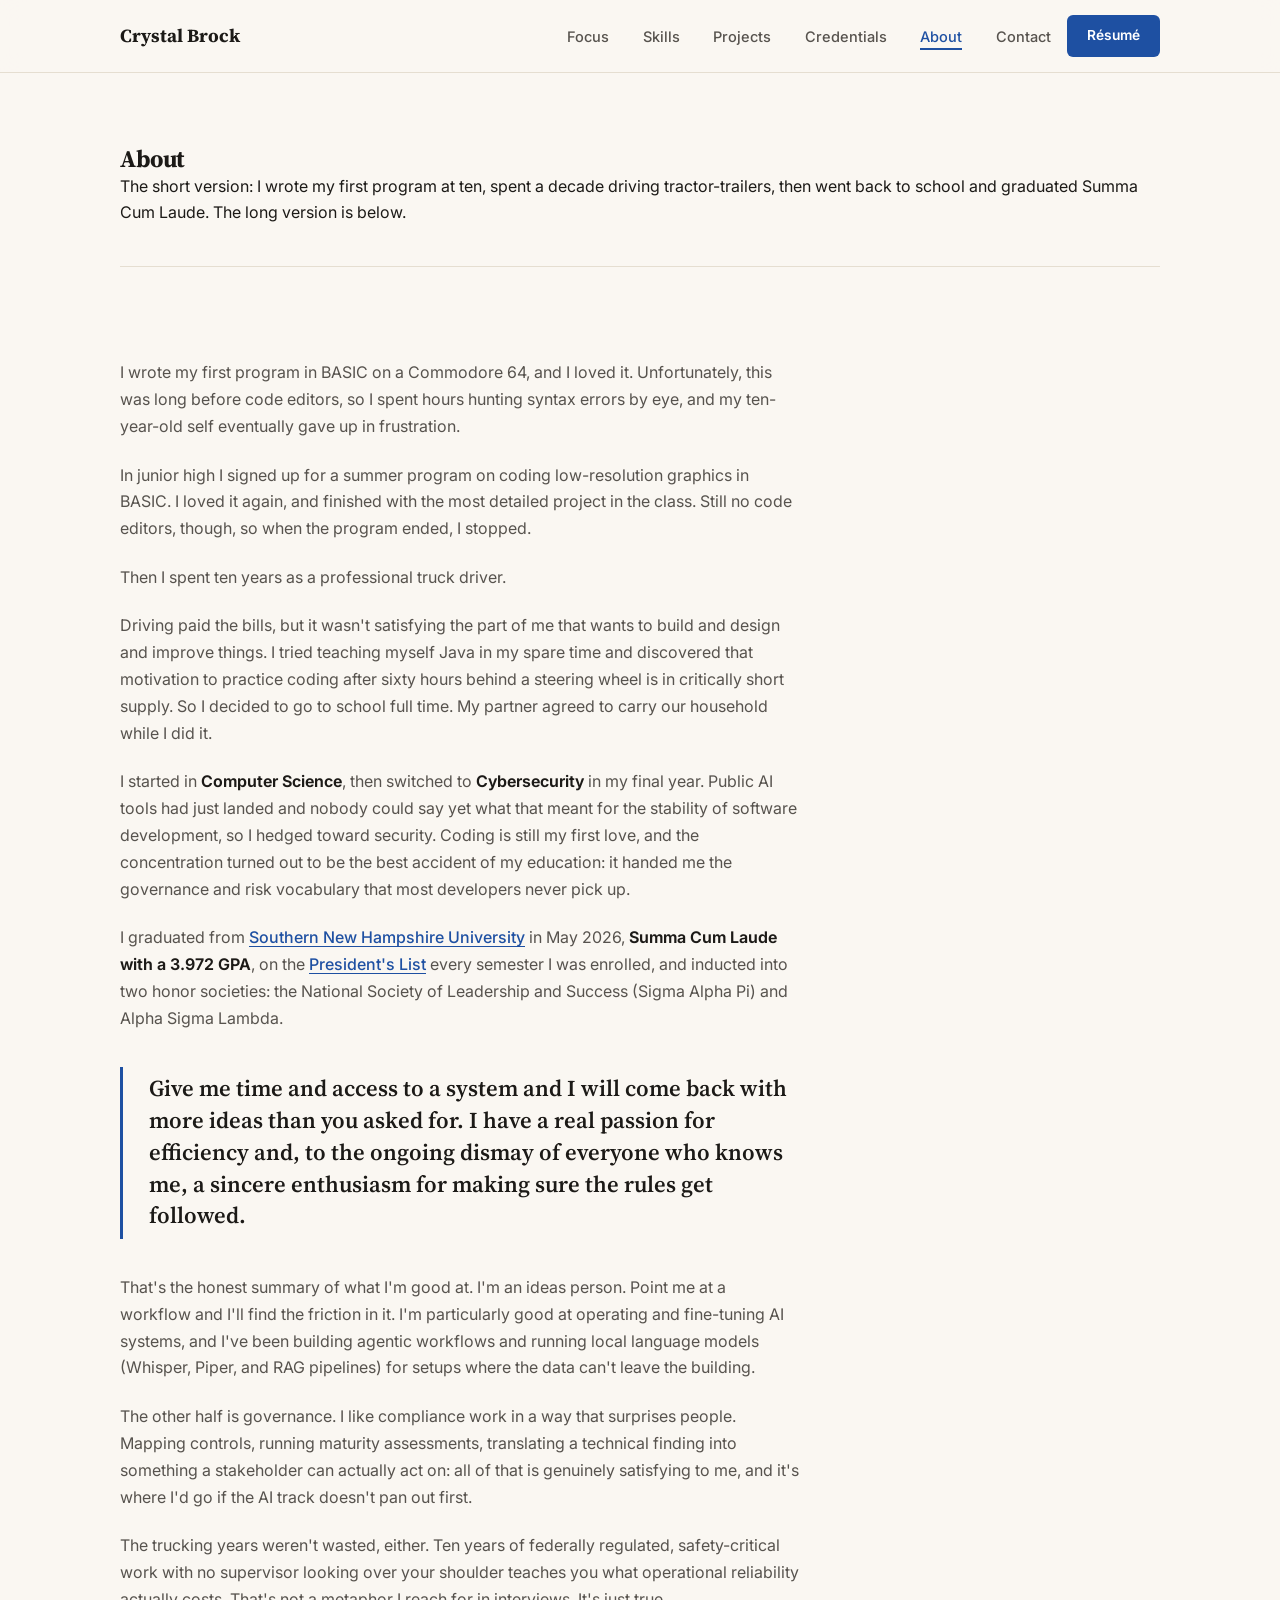
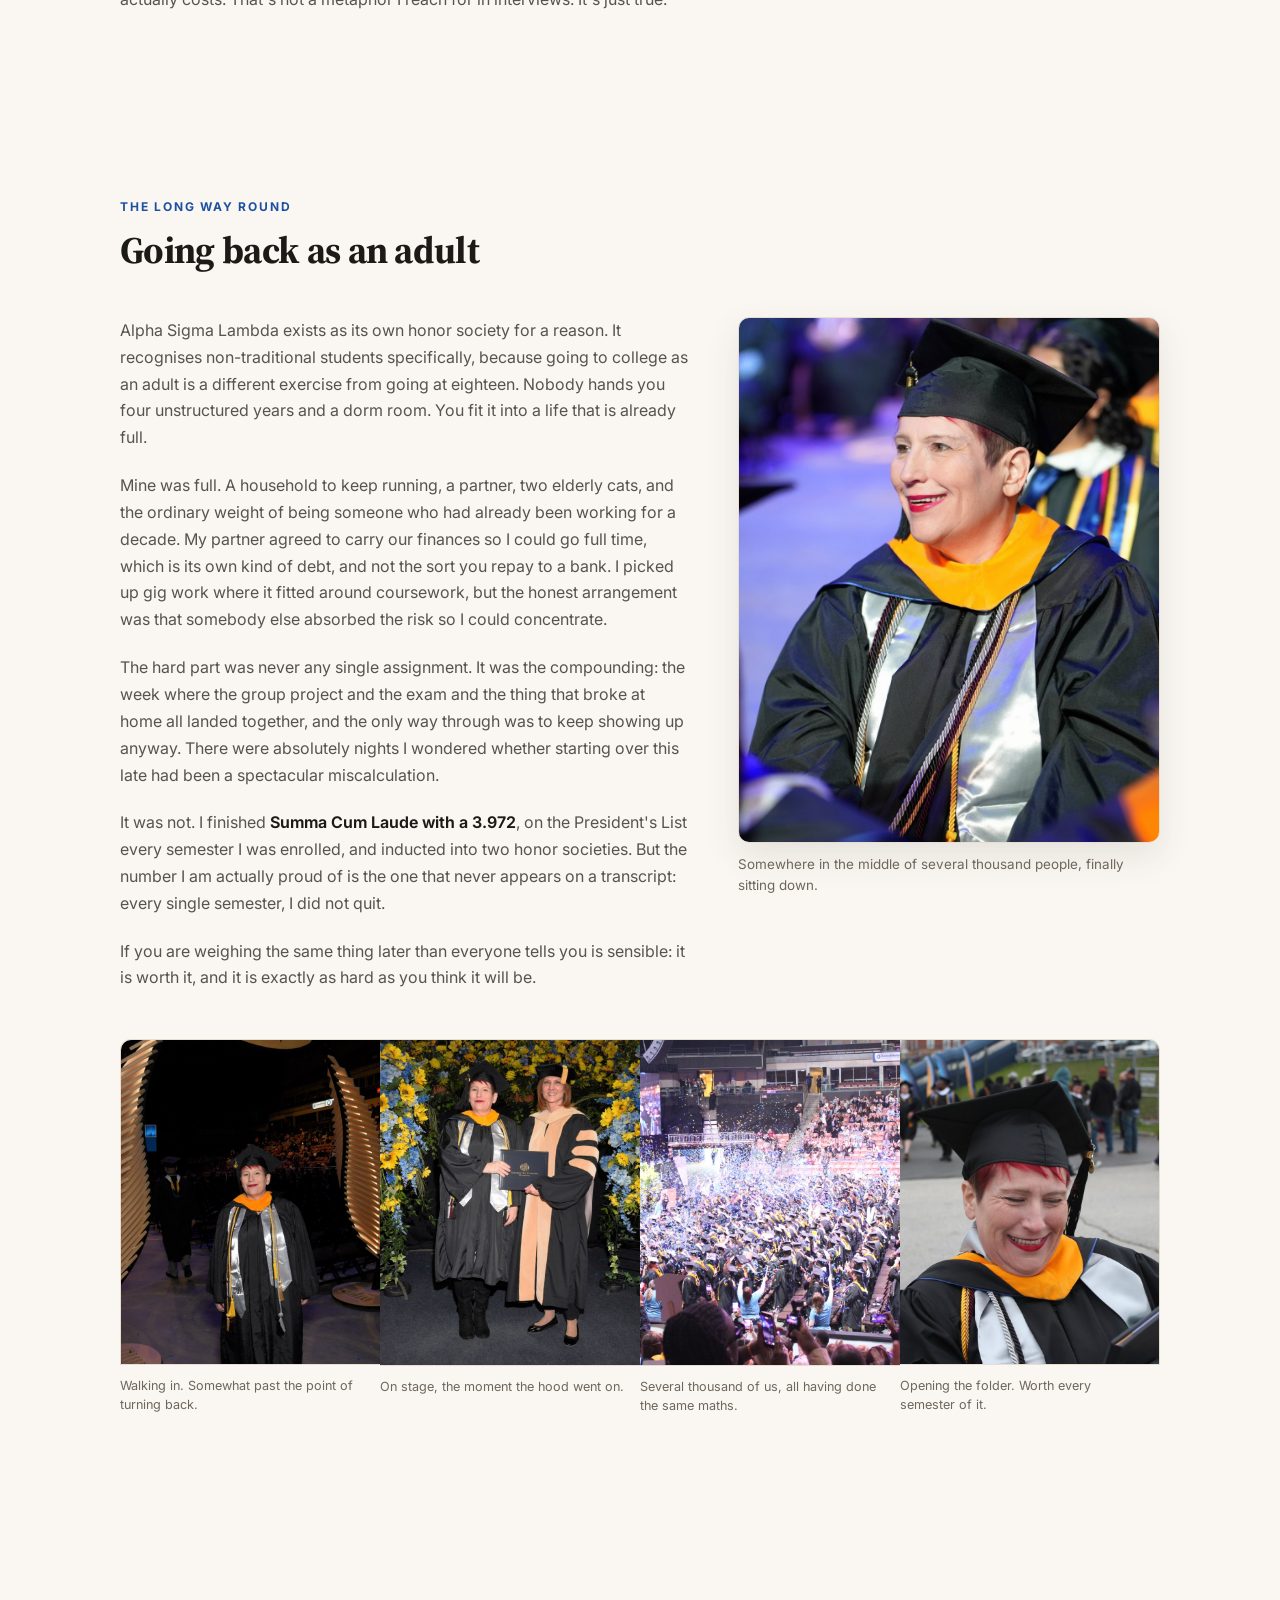
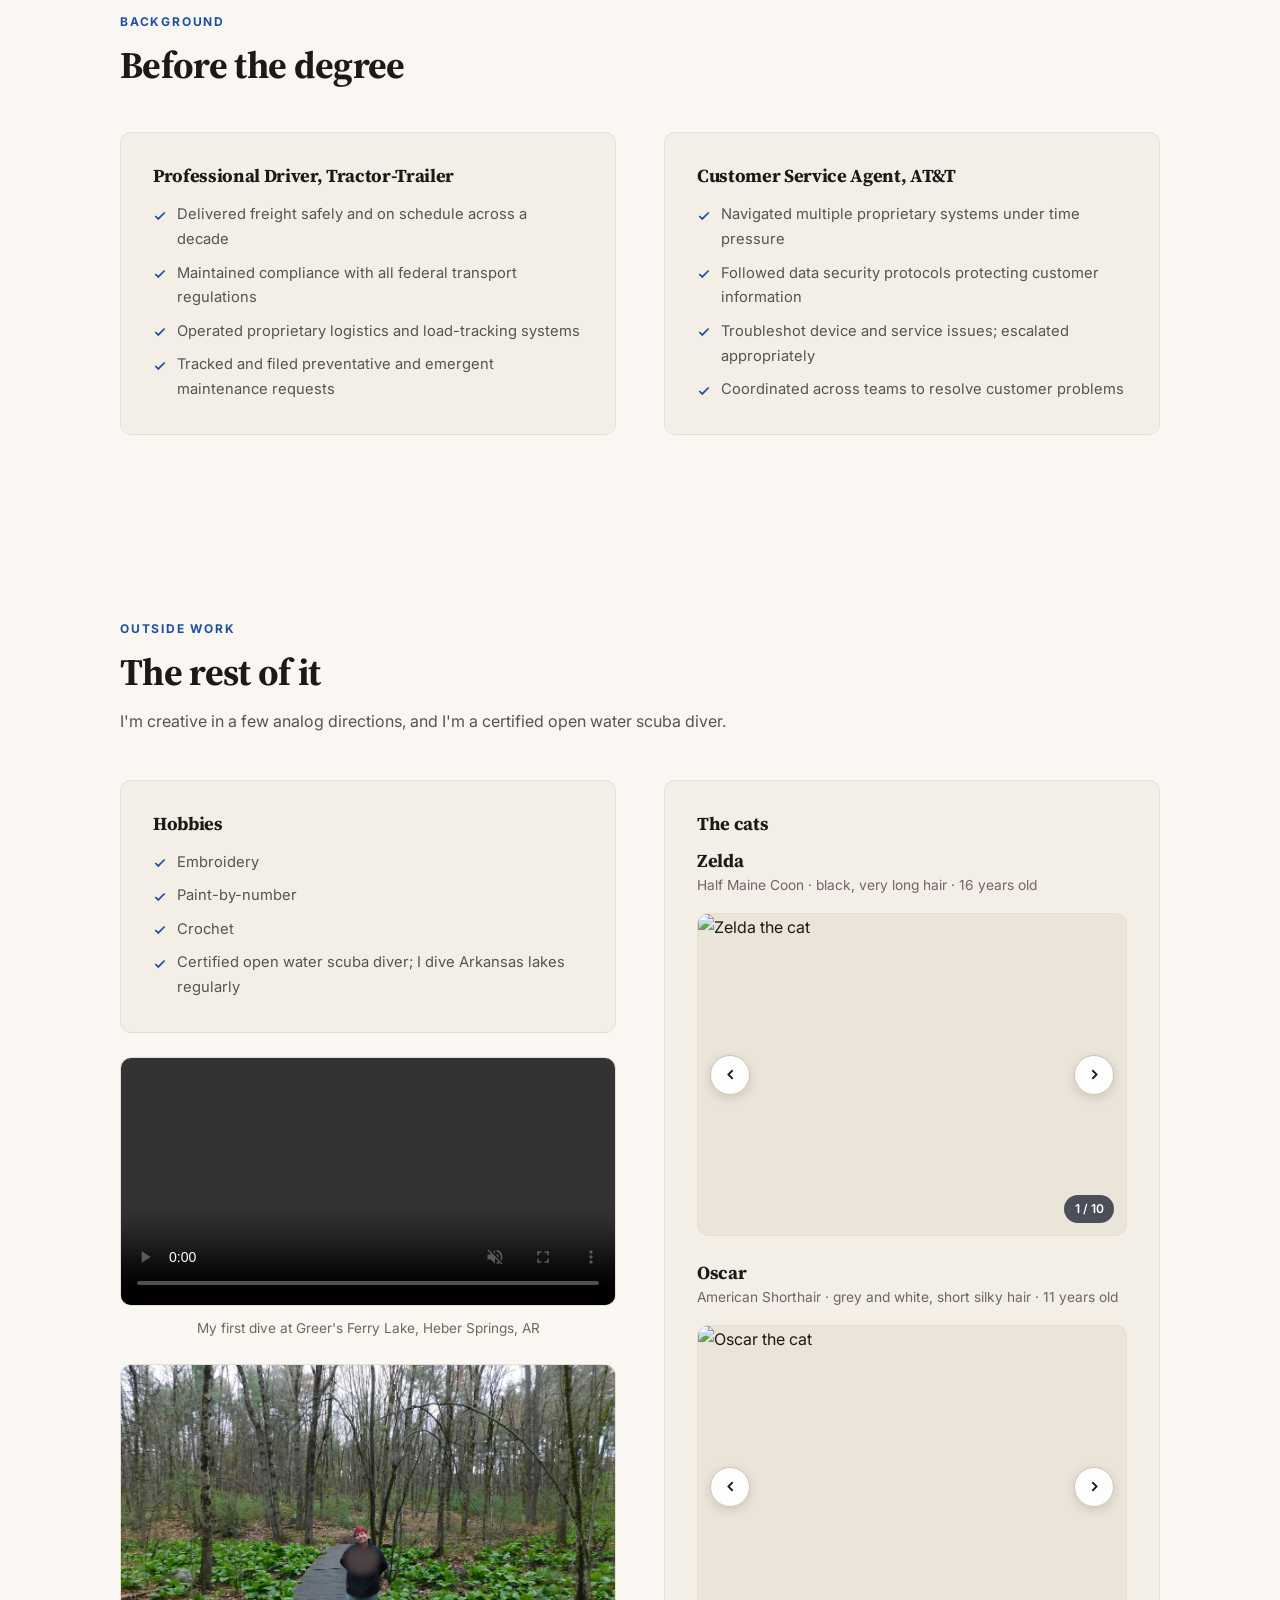
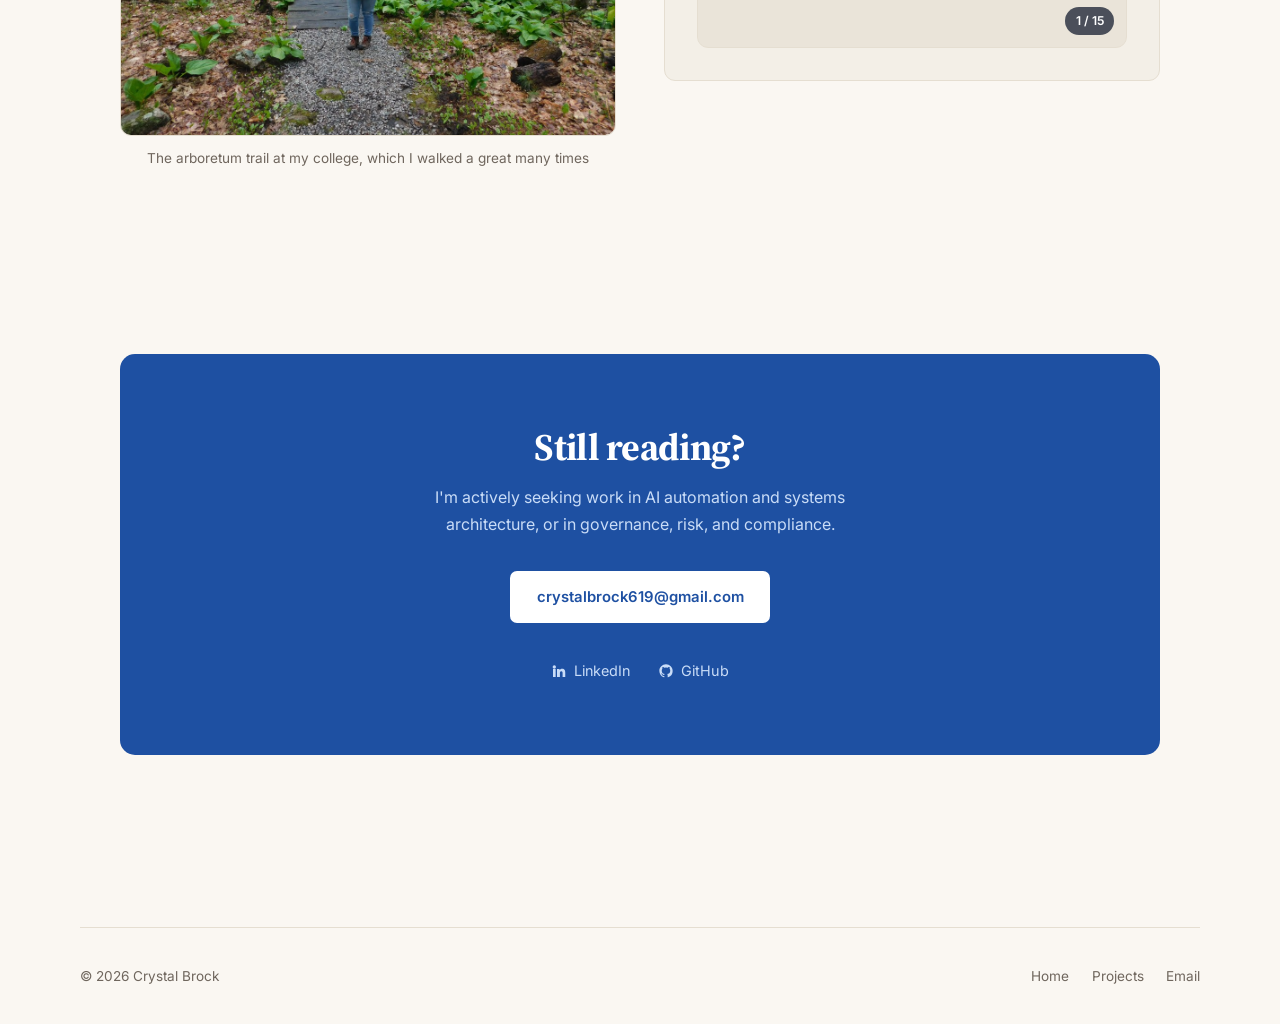
==== commit 2e5bb5b4: "Fix image distortion at the root and drop the About header photo The story lead stretched for the sa" ====
--- a/about.html
+++ b/about.html
@@ -46,15 +46,8 @@
 
 <div class="wrap">
   <section class="page-head">
-    <div class="page-head-grid">
-      <div>
-        <h1>About</h1>
-        <p>The short version: I wrote my first program at ten, spent a decade driving tractor-trailers, then went back to school and graduated Summa Cum Laude. The long version is below.</p>
-      </div>
-      <figure class="page-head-photo">
-        <img src="assets/about-portrait.jpg" alt="Crystal Brock at her commencement ceremony" width="760" height="950">
-      </figure>
-    </div>
+    <h1>About</h1>
+    <p>The short version: I wrote my first program at ten, spent a decade driving tractor-trailers, then went back to school and graduated Summa Cum Laude. The long version is below.</p>
   </section>
 </div>
 
--- a/style.css
+++ b/style.css
@@ -6,6 +6,8 @@
 /* ---------- reset ---------- */
 *,*::before,*::after{box-sizing:border-box;margin:0;padding:0}
 img,svg,video{display:block;max-width:100%}
+/* height:auto so a CSS width can never fight the HTML height attribute */
+img{height:auto}
 button{font:inherit;color:inherit;background:none;border:none;cursor:pointer}
 
 /* ---------- tokens ---------- */
@@ -304,16 +306,6 @@
    About page
    ========================================================================== */
 .page-head{padding:clamp(3rem,7vw,4.5rem) 0 clamp(1.5rem,4vw,2.5rem);border-bottom:1px solid var(--line)}
-.page-head-grid{display:grid;grid-template-columns:1.45fr .55fr;gap:clamp(2rem,5vw,4rem);align-items:center}
-@media(max-width:820px){.page-head-grid{grid-template-columns:1fr;gap:2rem}}
-.page-head-photo{margin:0}
-.page-head-photo img{
-  width:100%;border-radius:var(--r);border:1px solid var(--line);
-  box-shadow:0 16px 38px var(--sh-2);
-}
-.page-head h1{font-size:clamp(2.1rem,5vw,3.2rem);font-weight:700;margin-bottom:1rem}
-.page-head p{color:var(--tx-2);font-size:clamp(1rem,1.5vw,1.13rem);max-width:62ch}
-
 .prose{max-width:68ch}
 .prose p{margin-bottom:1.35rem;color:var(--tx-2)}
 .prose p:last-child{margin-bottom:0}
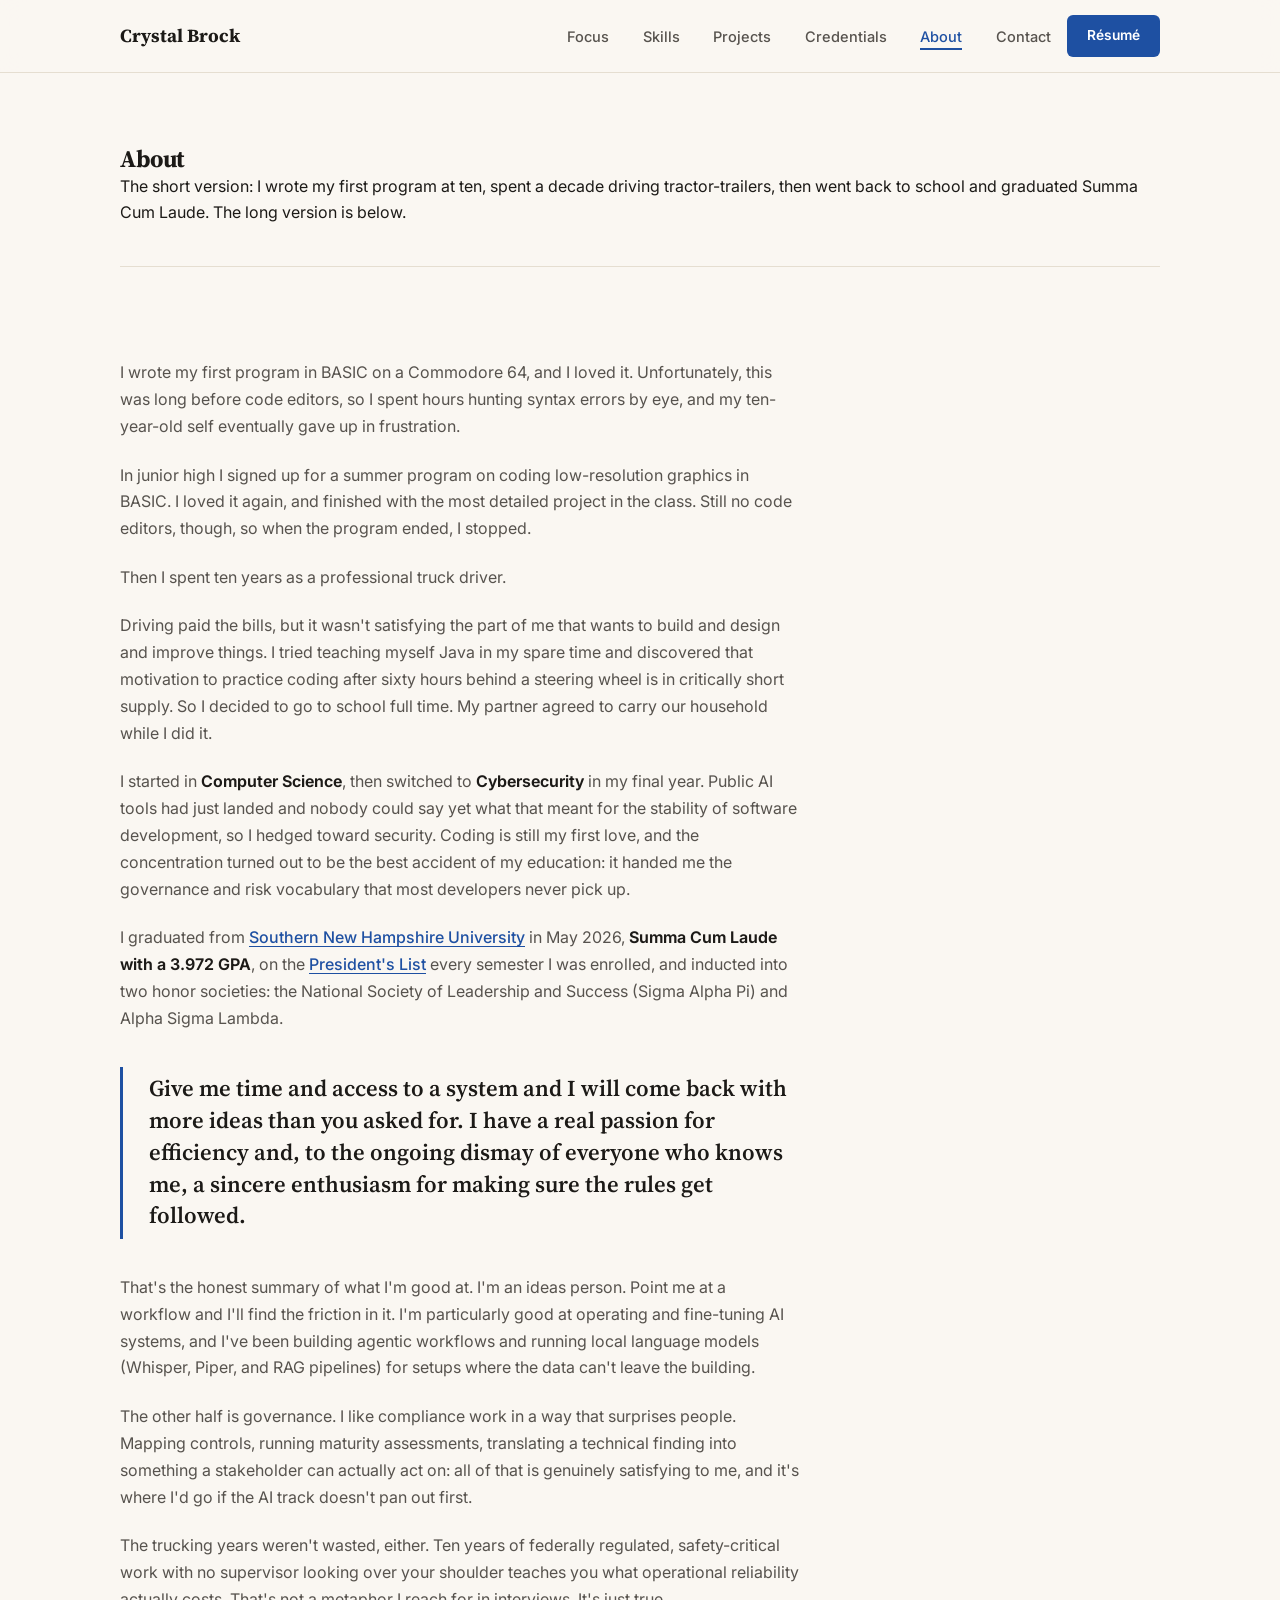
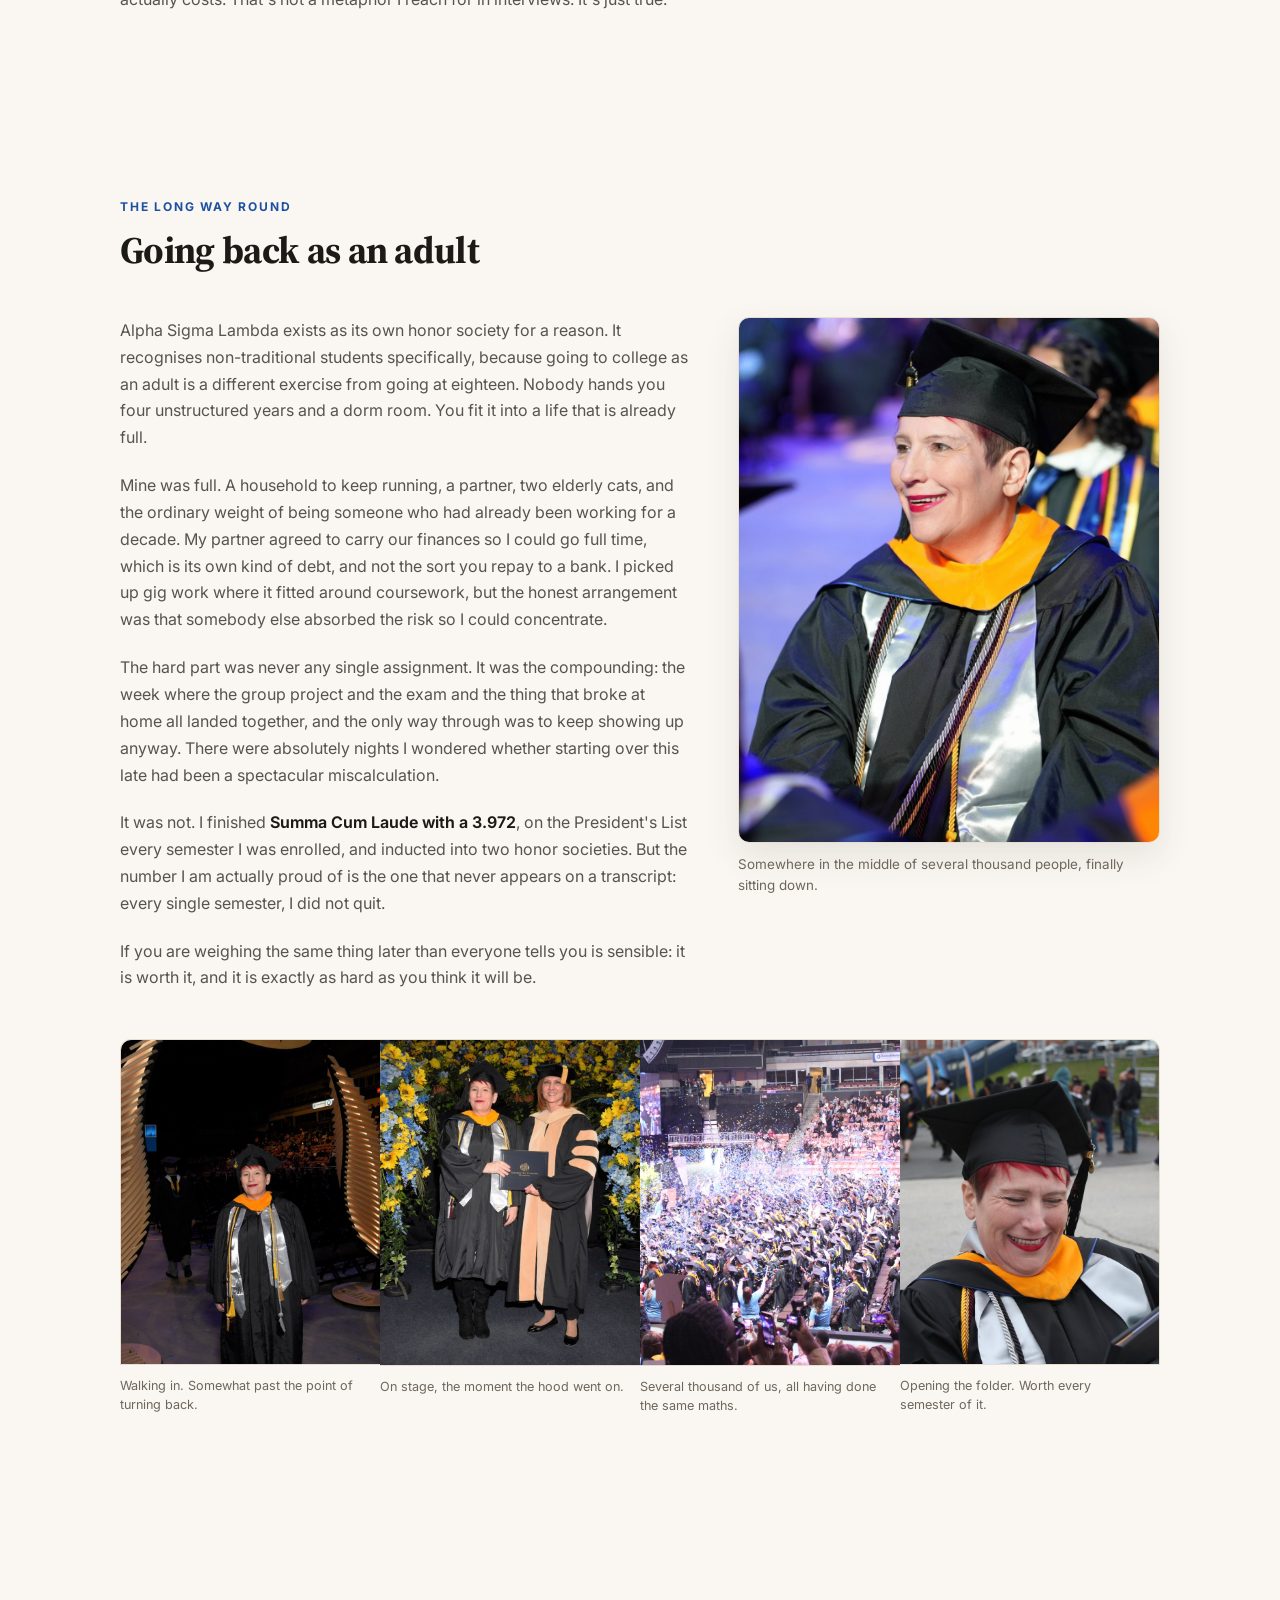
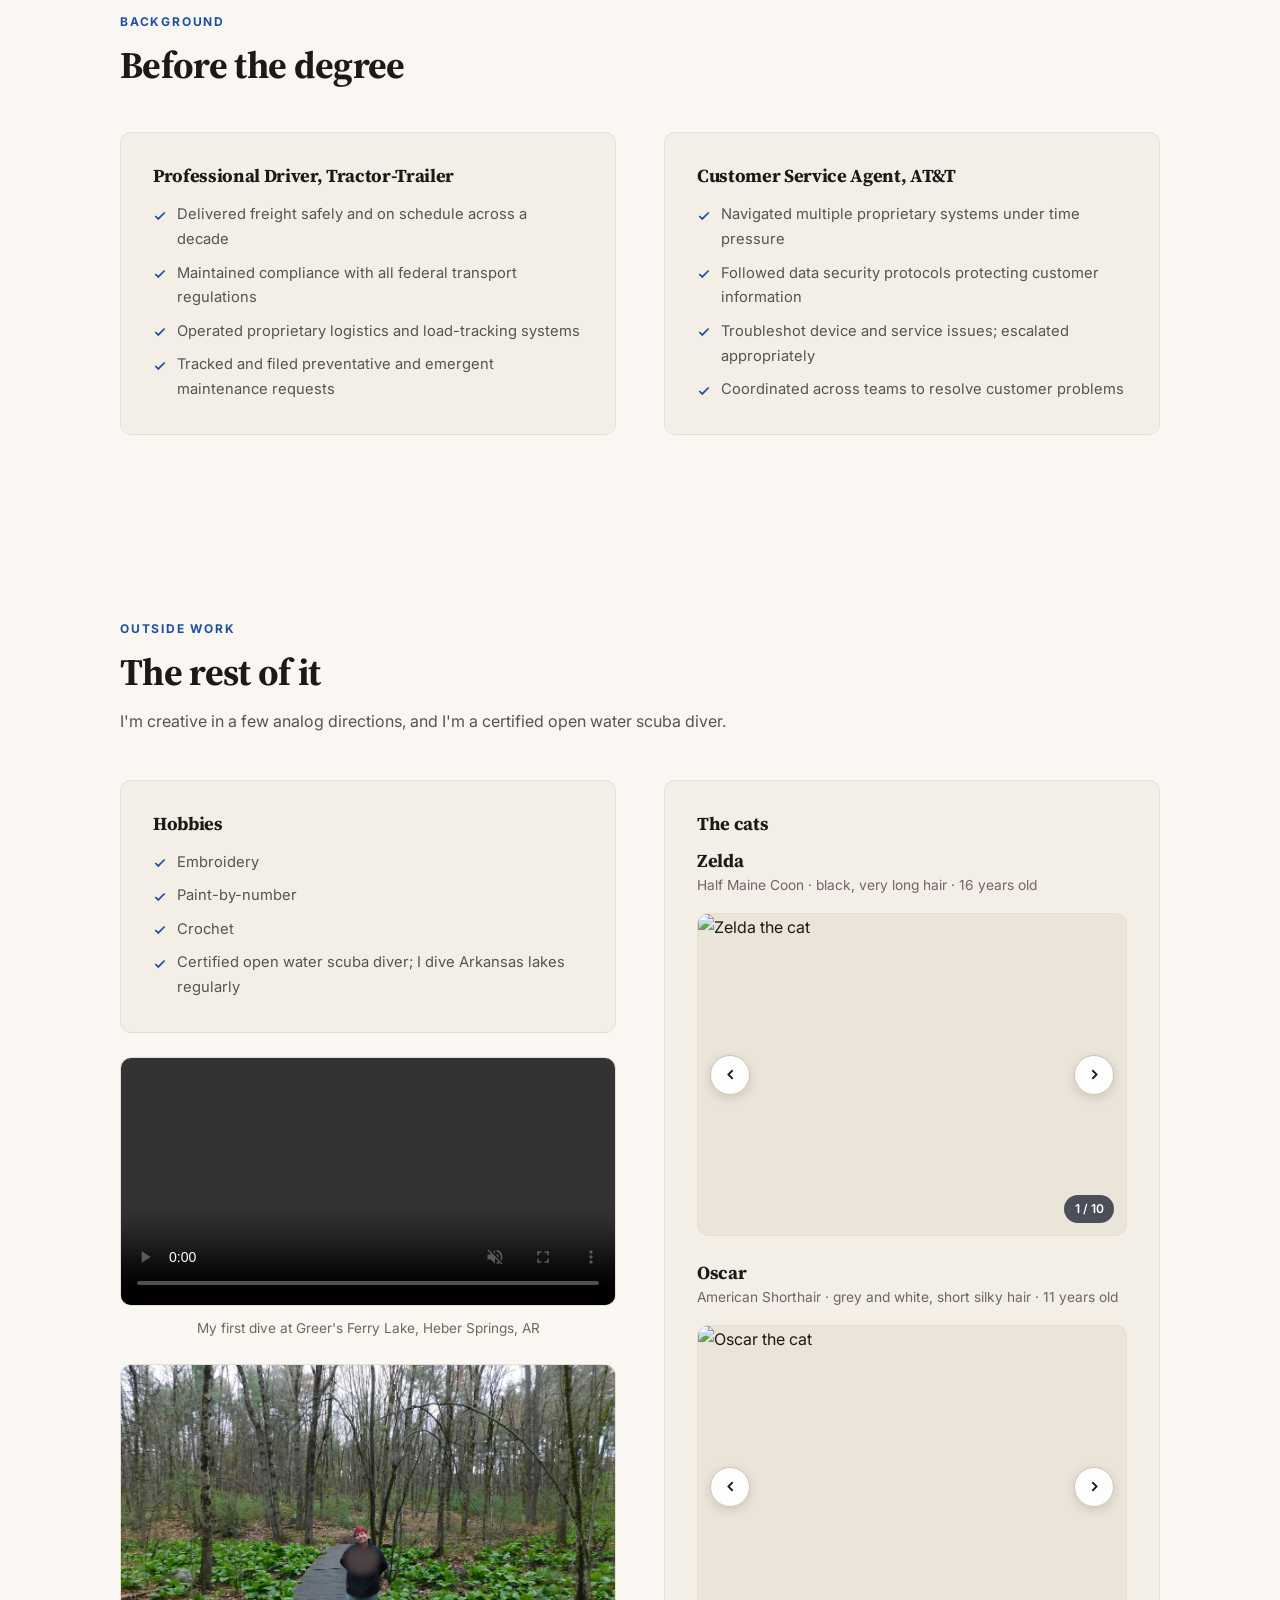
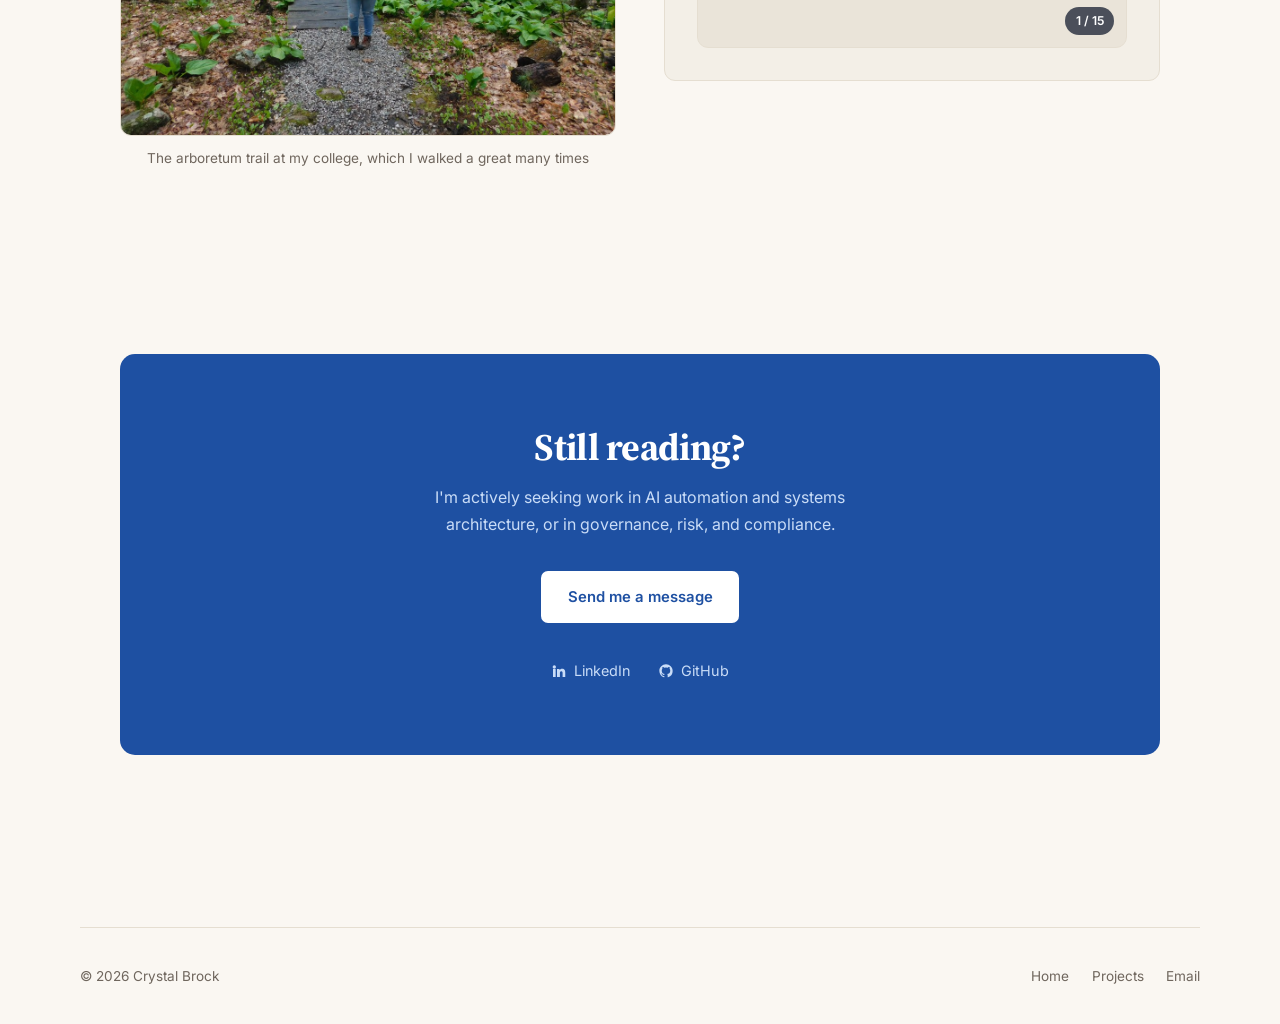
==== commit 8110ead1: "Add a real contact form via Netlify Forms - Replace the mailto button in the Contact section with a " ====
--- a/about.html
+++ b/about.html
@@ -224,7 +224,7 @@
     <div class="contact">
       <h2>Still reading?</h2>
       <p>I'm actively seeking work in AI automation and systems architecture, or in governance, risk, and compliance.</p>
-      <a href="mailto:crystalbrock619@gmail.com" class="btn btn-white">crystalbrock619@gmail.com</a>
+      <a href="/#contact" class="btn btn-white">Send me a message</a>
       <div class="social">
         <a href="https://www.linkedin.com/in/crystalbrock619/" target="_blank" rel="noopener">
           <svg width="16" height="16" viewBox="0 0 24 24" fill="currentColor"><path d="M4.98 3.5a2.5 2.5 0 11-.02 5 2.5 2.5 0 01.02-5zM3 8.98h4v12H3v-12zM9 8.98h3.8v1.64h.06c.53-1 1.83-2.06 3.76-2.06 4.02 0 4.76 2.65 4.76 6.09v6.33h-4v-5.61c0-1.34-.02-3.06-1.87-3.06-1.87 0-2.16 1.46-2.16 2.96v5.71H9v-12z"/></svg>
--- a/style.css
+++ b/style.css
@@ -298,6 +298,49 @@
 }
 .contact h2{color:#fff;margin-bottom:.9rem}
 .contact p{color:#c9dcf7;max-width:48ch;margin:0 auto 2.1rem}
+/* ---------- confirmation page ---------- */
+.thanks{text-align:center;max-width:52ch;margin-inline:auto;padding-block:clamp(4rem,12vw,8rem)}
+.thanks-mark{
+  display:grid;place-items:center;width:64px;height:64px;margin:0 auto 1.6rem;
+  border-radius:50%;background:var(--ok-bg);border:1px solid var(--ok-line);color:var(--ok);
+}
+.thanks h1{font-size:clamp(1.9rem,4.5vw,2.7rem);font-weight:700;margin-bottom:.9rem}
+.thanks p{color:var(--tx-2);margin-bottom:2rem}
+
+/* ---------- contact form (sits on the navy panel) ---------- */
+.contact-form{max-width:560px;margin:0 auto;text-align:left}
+.field-row{display:grid;grid-template-columns:1fr 1fr;gap:1rem}
+@media(max-width:560px){.field-row{grid-template-columns:1fr}}
+.field{margin-bottom:1.05rem}
+.field label{
+  display:block;font-size:.8rem;font-weight:600;letter-spacing:.04em;
+  text-transform:uppercase;color:#c9dcf7;margin-bottom:.4rem;
+}
+.field input,.field select,.field textarea{
+  width:100%;font:inherit;font-size:.95rem;color:#fff;
+  background:rgba(255,255,255,.10);
+  border:1px solid rgba(255,255,255,.28);
+  border-radius:7px;padding:.7rem .85rem;
+  transition:border-color .2s,background .2s;
+}
+.field textarea{resize:vertical;min-height:120px}
+.field select option{color:var(--tx);background:#fff}
+.field input::placeholder,.field textarea::placeholder{color:rgba(255,255,255,.5)}
+.field input:hover,.field select:hover,.field textarea:hover{border-color:rgba(255,255,255,.45)}
+.field input:focus,.field select:focus,.field textarea:focus{
+  outline:none;background:rgba(255,255,255,.16);border-color:#fff;
+}
+.field input:focus-visible,.field select:focus-visible,.field textarea:focus-visible{
+  outline:2px solid #fff;outline-offset:2px;
+}
+.contact-form button{margin-top:.4rem;cursor:pointer;border:0}
+
+/* honeypot: off-screen rather than display:none, which some bots detect */
+.hp{position:absolute;left:-9999px;width:1px;height:1px;overflow:hidden}
+
+.contact-alt{font-size:.88rem;color:#c9dcf7;margin-top:1.6rem}
+.contact-alt a{color:#fff;text-underline-offset:3px}
+
 .social{display:flex;gap:1.7rem;justify-content:center;flex-wrap:wrap;margin-top:2.2rem;font-size:.9rem}
 .social a{color:#c9dcf7;text-decoration:none;transition:color .2s;display:flex;align-items:center;gap:.45rem}
 .social a:hover{color:#fff}
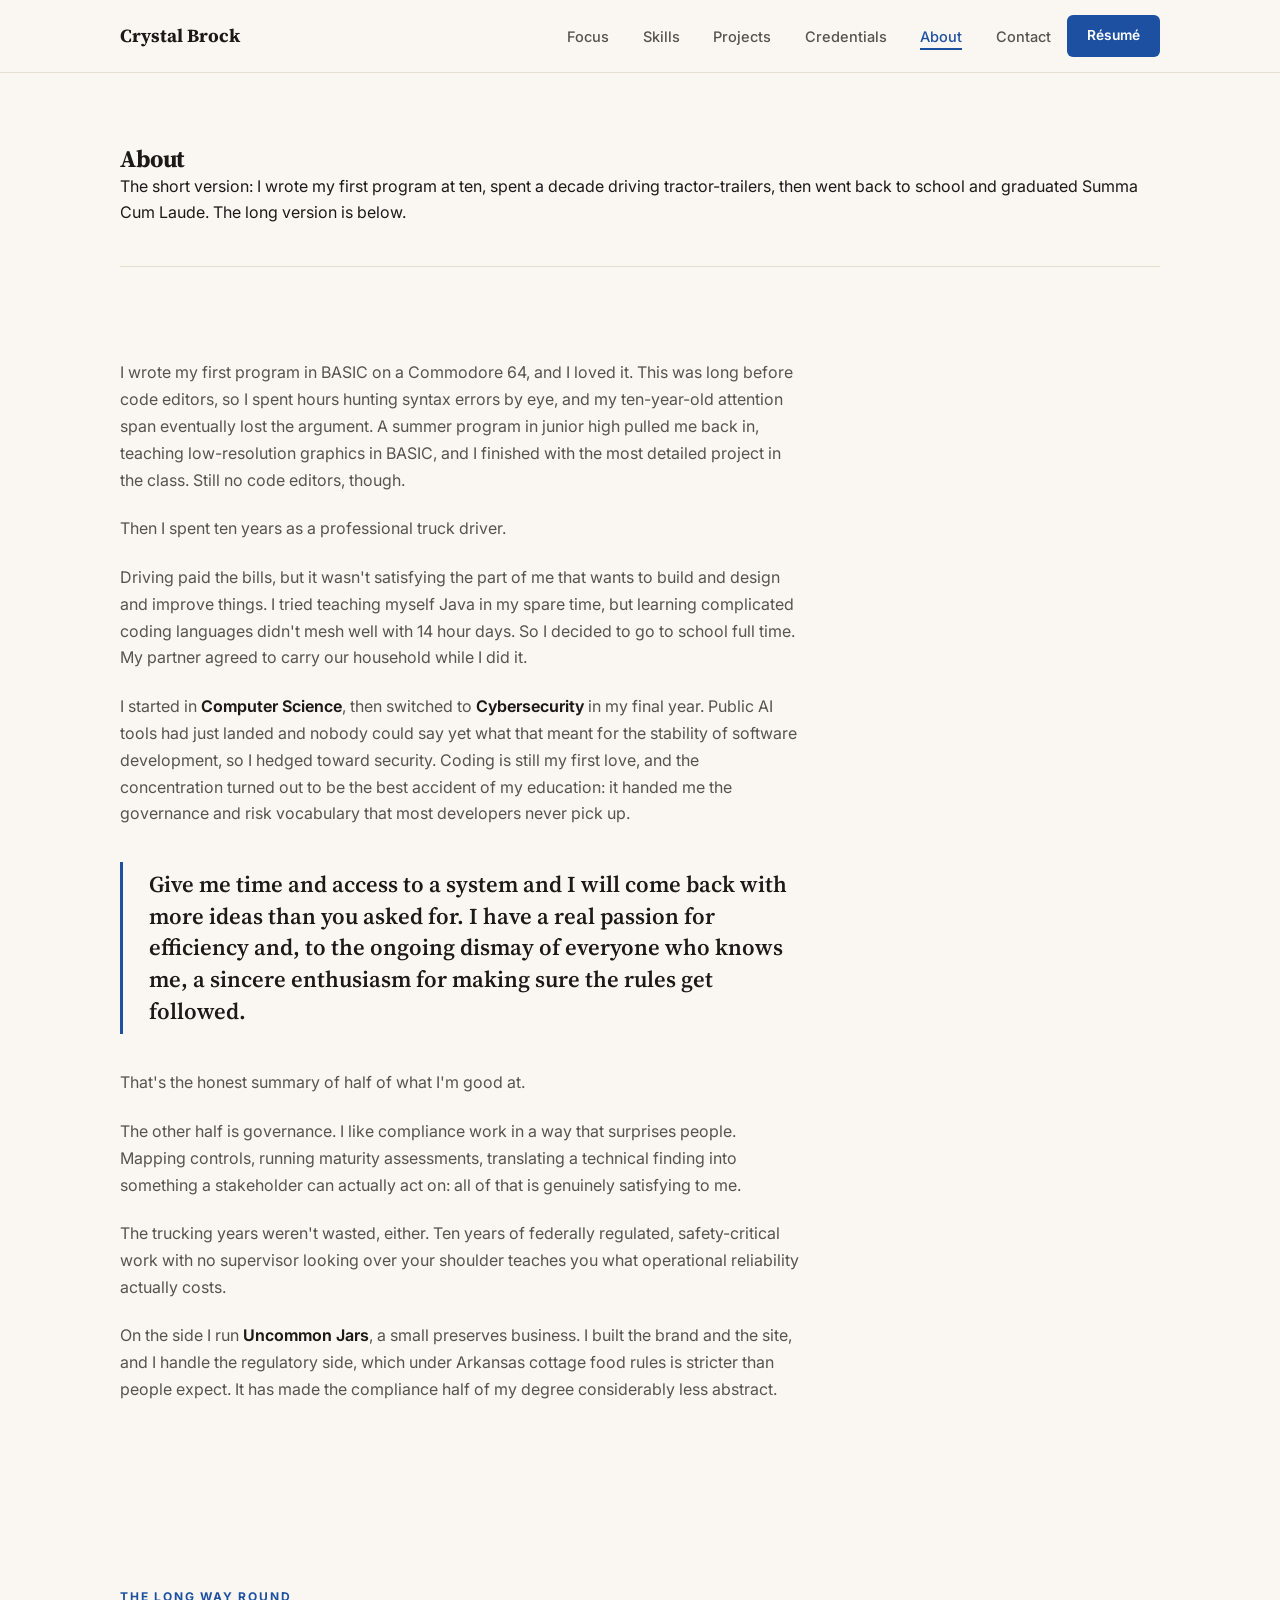
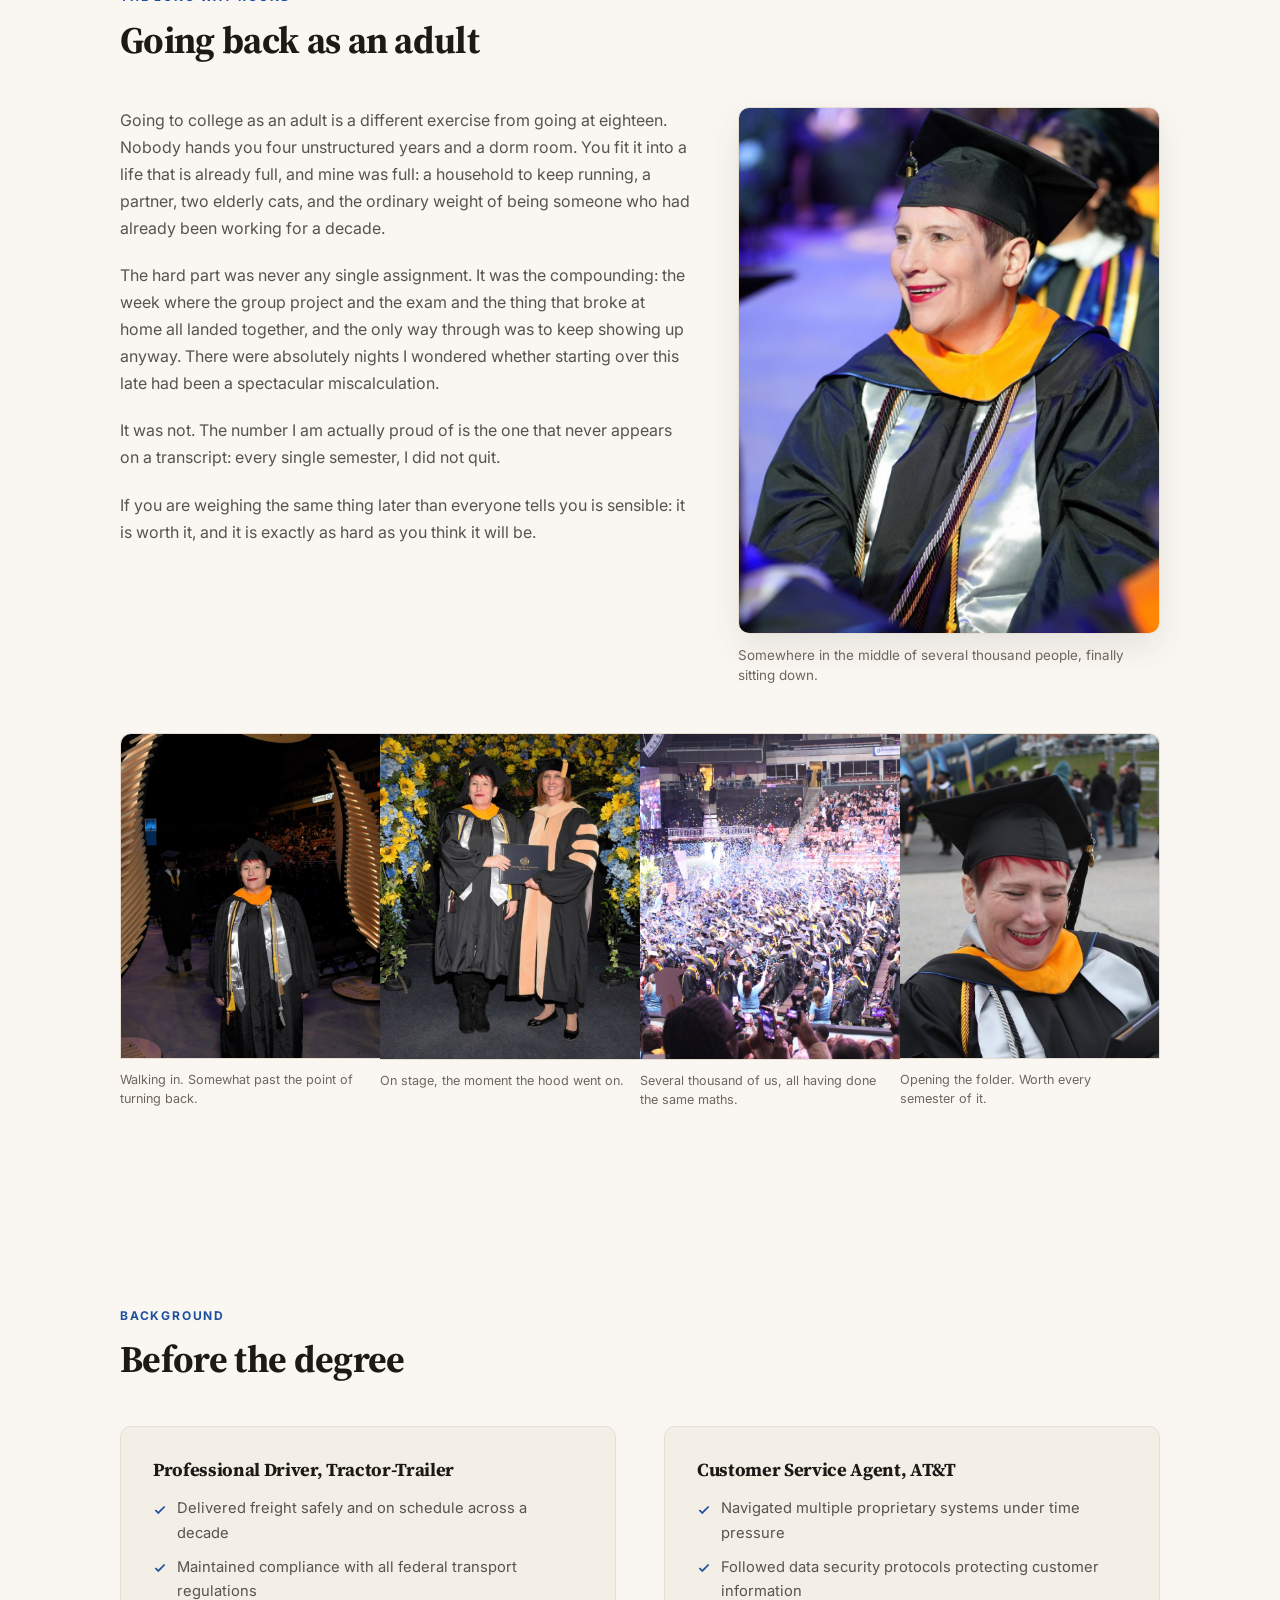
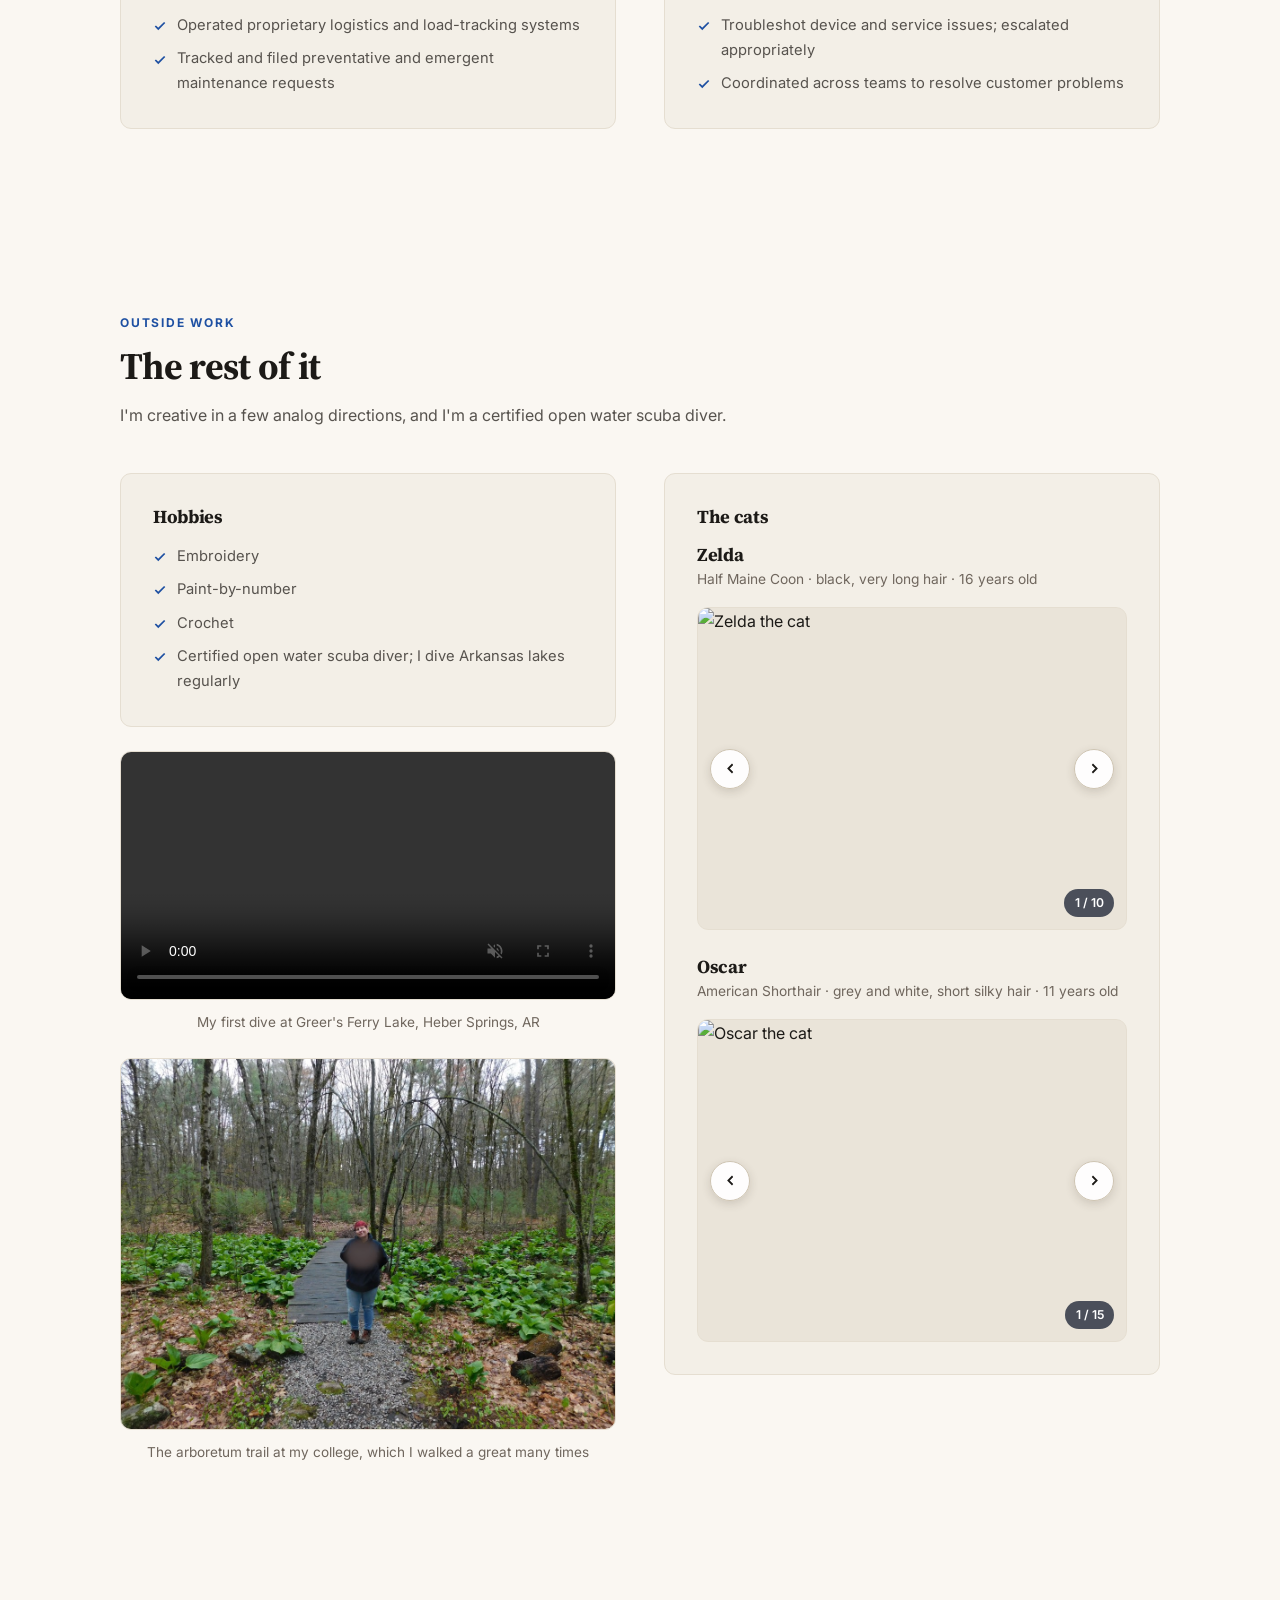
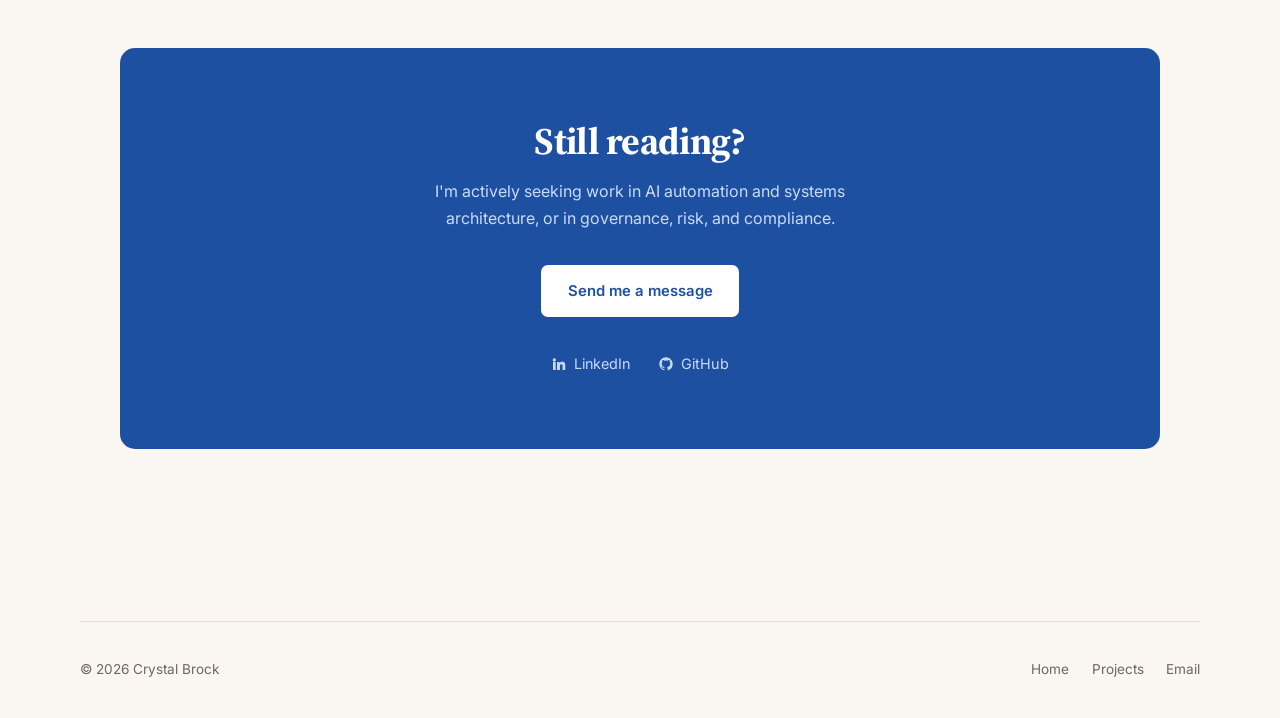
==== commit 02c6e305: "Tighten the About page and restore verification links The page told the same story twice. Summa Cum " ====
--- a/about.html
+++ b/about.html
@@ -54,25 +54,24 @@
 <div class="wrap">
   <section class="section">
     <div class="prose">
-      <p>I wrote my first program in BASIC on a Commodore 64, and I loved it. Unfortunately, this was long before code editors, so I spent hours hunting syntax errors by eye, and my ten-year-old self eventually gave up in frustration.</p>
-
-      <p>In junior high I signed up for a summer program on coding low-resolution graphics in BASIC. I loved it again, and finished with the most detailed project in the class. Still no code editors, though, so when the program ended, I stopped.</p>
+      <p>I wrote my first program in BASIC on a Commodore 64, and I loved it. This was long before code editors, so I spent hours hunting syntax errors by eye, and my ten-year-old attention span eventually lost the argument. A summer program in junior high pulled me back in, teaching low-resolution graphics in BASIC, and I finished with the most detailed project in the class. Still no code editors, though.</p>
 
       <p>Then I spent ten years as a professional truck driver.</p>
 
-      <p>Driving paid the bills, but it wasn't satisfying the part of me that wants to build and design and improve things. I tried teaching myself Java in my spare time and discovered that motivation to practice coding after sixty hours behind a steering wheel is in critically short supply. So I decided to go to school full time. My partner agreed to carry our household while I did it.</p>
+      <p>Driving paid the bills, but it wasn't satisfying the part of me that wants to build and design and improve things. I tried teaching myself Java in my spare time, but learning complicated coding languages didn't mesh well with 14 hour days. So I decided to go to school full time. My partner agreed to carry our household while I did it.</p>
 
       <p>I started in <strong>Computer Science</strong>, then switched to <strong>Cybersecurity</strong> in my final year. Public AI tools had just landed and nobody could say yet what that meant for the stability of software development, so I hedged toward security. Coding is still my first love, and the concentration turned out to be the best accident of my education: it handed me the governance and risk vocabulary that most developers never pick up.</p>
 
-      <p>I graduated from <a href="https://www.snhu.edu/" target="_blank" rel="noopener">Southern New Hampshire University</a> in May 2026, <strong>Summa Cum Laude with a 3.972 GPA</strong>, on the <a href="https://meritpages.com/crystalbrock" target="_blank" rel="noopener">President's List</a> every semester I was enrolled, and inducted into two honor societies: the National Society of Leadership and Success (Sigma Alpha Pi) and Alpha Sigma Lambda.</p>
 
       <div class="pullquote">Give me time and access to a system and I will come back with more ideas than you asked for. I have a real passion for efficiency and, to the ongoing dismay of everyone who knows me, a sincere enthusiasm for making sure the rules get followed.</div>
 
-      <p>That's the honest summary of what I'm good at. I'm an ideas person. Point me at a workflow and I'll find the friction in it. I'm particularly good at operating and fine-tuning AI systems, and I've been building agentic workflows and running local language models (Whisper, Piper, and RAG pipelines) for setups where the data can't leave the building.</p>
-
-      <p>The other half is governance. I like compliance work in a way that surprises people. Mapping controls, running maturity assessments, translating a technical finding into something a stakeholder can actually act on: all of that is genuinely satisfying to me, and it's where I'd go if the AI track doesn't pan out first.</p>
-
-      <p>The trucking years weren't wasted, either. Ten years of federally regulated, safety-critical work with no supervisor looking over your shoulder teaches you what operational reliability actually costs. That's not a metaphor I reach for in interviews. It's just true.</p>
+      <p>That's the honest summary of half of what I'm good at.</p>
+
+      <p>The other half is governance. I like compliance work in a way that surprises people. Mapping controls, running maturity assessments, translating a technical finding into something a stakeholder can actually act on: all of that is genuinely satisfying to me.</p>
+
+      <p>The trucking years weren't wasted, either. Ten years of federally regulated, safety-critical work with no supervisor looking over your shoulder teaches you what operational reliability actually costs.</p>
+
+      <p>On the side I run <strong>Uncommon Jars</strong>, a small preserves business. I built the brand and the site, and I handle the regulatory side, which under Arkansas cottage food rules is stricter than people expect. It has made the compliance half of my degree considerably less abstract.</p>
     </div>
   </section>
 </div>
@@ -86,13 +85,11 @@
 
     <div class="story">
       <div class="story-text">
-        <p>Alpha Sigma Lambda exists as its own honor society for a reason. It recognises non-traditional students specifically, because going to college as an adult is a different exercise from going at eighteen. Nobody hands you four unstructured years and a dorm room. You fit it into a life that is already full.</p>
-
-        <p>Mine was full. A household to keep running, a partner, two elderly cats, and the ordinary weight of being someone who had already been working for a decade. My partner agreed to carry our finances so I could go full time, which is its own kind of debt, and not the sort you repay to a bank. I picked up gig work where it fitted around coursework, but the honest arrangement was that somebody else absorbed the risk so I could concentrate.</p>
+        <p>Going to college as an adult is a different exercise from going at eighteen. Nobody hands you four unstructured years and a dorm room. You fit it into a life that is already full, and mine was full: a household to keep running, a partner, two elderly cats, and the ordinary weight of being someone who had already been working for a decade.</p>
 
         <p>The hard part was never any single assignment. It was the compounding: the week where the group project and the exam and the thing that broke at home all landed together, and the only way through was to keep showing up anyway. There were absolutely nights I wondered whether starting over this late had been a spectacular miscalculation.</p>
 
-        <p>It was not. I finished <strong>Summa Cum Laude with a 3.972</strong>, on the President's List every semester I was enrolled, and inducted into two honor societies. But the number I am actually proud of is the one that never appears on a transcript: every single semester, I did not quit.</p>
+        <p>It was not. The number I am actually proud of is the one that never appears on a transcript: every single semester, I did not quit.</p>
 
         <p>If you are weighing the same thing later than everyone tells you is sensible: it is worth it, and it is exactly as hard as you think it will be.</p>
       </div>
--- a/style.css
+++ b/style.css
@@ -1,463 +1,463 @@
-/* ==========================================================================
-   Crystal Brock : crystalbrock.org
-   Design system: light / professional
-   ========================================================================== */
-
-/* ---------- reset ---------- */
-*,*::before,*::after{box-sizing:border-box;margin:0;padding:0}
-img,svg,video{display:block;max-width:100%}
-/* height:auto so a CSS width can never fight the HTML height attribute */
-img{height:auto}
-button{font:inherit;color:inherit;background:none;border:none;cursor:pointer}
-
-/* ---------- tokens ---------- */
-:root{
-  /* warm cream page, white cards for contrast */
-  --bg:#faf7f2;
-  --bg-2:#f3efe7;
-  --bg-3:#eae4d9;
-  --card:#ffffff;
-
-  --line:#e5ded1;
-  --line-2:#cec4b2;
-
-  --tx:#1c1a17;
-  --tx-2:#57534e;
-  --tx-3:#6f665d;   /* clears WCAG AA on both the cream page and the panel fill */
-
-  --ac:#1e50a2;
-  --ac-2:#17407f;
-  --ac-soft:#e9f0fa;
-
-  /* warm-toned shadow so depth reads against cream, not grey */
-  --sh:rgba(61,52,40,.10);
-  --sh-2:rgba(61,52,40,.16);
-
-  --ok:#166534;
-  --ok-bg:#dcfce7;
-  --ok-line:#bbf7d0;
-
-  --max:1120px;
-  --pad:clamp(1.25rem,4vw,2.5rem);
-  --r:11px;
-  --r-lg:15px;
-
-  --serif:'Source Serif 4',Georgia,'Times New Roman',serif;
-  --sans:Inter,system-ui,-apple-system,'Segoe UI',sans-serif;
-}
-
-/* ---------- base ---------- */
-html{scroll-behavior:smooth;scroll-padding-top:84px;-webkit-text-size-adjust:100%}
-body{
-  background:var(--bg);
-  color:var(--tx);
-  font-family:var(--sans);
-  font-size:1rem;
-  line-height:1.68;
-  -webkit-font-smoothing:antialiased;
-  text-rendering:optimizeLegibility;
-}
-a{color:inherit}
-h1,h2,h3,h4{font-family:var(--serif);letter-spacing:-.018em;line-height:1.15}
-
-.wrap{max-width:var(--max);margin-inline:auto;padding-inline:var(--pad)}
-
-:focus-visible{outline:3px solid var(--ac);outline-offset:3px;border-radius:4px}
-
-.skip{
-  position:absolute;left:-9999px;top:0;z-index:200;
-  background:var(--ac);color:#fff;padding:.8rem 1.3rem;border-radius:0 0 8px 0;
-  font-weight:600;text-decoration:none;
-}
-.skip:focus{left:0}
-
-.sr-only{
-  position:absolute;width:1px;height:1px;padding:0;margin:-1px;
-  overflow:hidden;clip:rect(0,0,0,0);white-space:nowrap;border:0;
-}
-
-/* ==========================================================================
-   Header / navigation
-   ========================================================================== */
-.site-header{
-  position:sticky;top:0;z-index:100;
-  background:rgba(250,247,242,.9);
-  backdrop-filter:blur(12px);
-  border-bottom:1px solid var(--line);
-}
-.nav{display:flex;align-items:center;justify-content:space-between;height:72px;gap:1rem}
-.brand{font-family:var(--serif);font-weight:700;font-size:1.16rem;text-decoration:none;white-space:nowrap}
-.nav-links{display:flex;gap:2.1rem;list-style:none;margin-left:auto}
-.nav-links a{
-  text-decoration:none;color:var(--tx-2);font-size:.91rem;font-weight:500;
-  transition:color .2s,border-color .2s;padding-bottom:2px;border-bottom:2px solid transparent;
-}
-.nav-links a:hover,.nav-links a[aria-current="page"]{color:var(--ac);border-color:var(--ac)}
-.nav-cta{
-  background:var(--ac);color:#fff;padding:.58rem 1.25rem;border-radius:6px;
-  font-size:.86rem;font-weight:600;text-decoration:none;transition:background .2s;white-space:nowrap;
-}
-.nav-cta:hover{background:var(--ac-2)}
-
-.nav-toggle{display:none;width:42px;height:42px;border-radius:8px;border:1px solid var(--line-2);place-items:center}
-.nav-toggle:hover{border-color:var(--ac);color:var(--ac)}
-
-@media(max-width:900px){
-  .nav-toggle{display:grid}
-  .nav-links{
-    position:absolute;top:72px;left:0;right:0;
-    flex-direction:column;gap:0;
-    background:var(--bg);border-bottom:1px solid var(--line);
-    padding:.5rem var(--pad) 1.25rem;
-    box-shadow:0 14px 30px var(--sh);
-    display:none;
-  }
-  .nav-links.open{display:flex}
-  .nav-links a{padding:.85rem 0;border-bottom:1px solid var(--line);width:100%;font-size:1rem}
-  .nav-links a:hover,.nav-links a[aria-current="page"]{border-color:var(--line)}
-  .nav-cta{display:none}
-}
-
-/* ==========================================================================
-   Buttons
-   ========================================================================== */
-.btn{
-  padding:.85rem 1.65rem;border-radius:7px;font-weight:600;font-size:.93rem;
-  text-decoration:none;transition:.2s;display:inline-flex;align-items:center;gap:.5rem;
-}
-.btn-primary{background:var(--ac);color:#fff;box-shadow:0 1px 2px var(--sh)}
-.btn-primary:hover{background:var(--ac-2);transform:translateY(-1px);box-shadow:0 6px 18px rgba(30,80,162,.24)}
-.btn-secondary{border:1px solid var(--line-2);color:var(--tx);background:var(--card)}
-.btn-secondary:hover{border-color:var(--ac);color:var(--ac)}
-.btn-white{background:var(--card);color:var(--ac)}
-.btn-white:hover{background:var(--ac-soft);transform:translateY(-1px)}
-
-/* ==========================================================================
-   Hero
-   ========================================================================== */
-.hero{padding:clamp(3.5rem,9vw,6.5rem) 0 clamp(3rem,6vw,4.5rem)}
-.hero-grid{display:grid;grid-template-columns:1.4fr .6fr;gap:clamp(2rem,5vw,4.5rem);align-items:center}
-@media(max-width:880px){.hero-grid{grid-template-columns:1fr;gap:2.5rem}}
-
-.badge-avail{
-  display:inline-flex;align-items:center;gap:.55rem;
-  font-size:.8rem;font-weight:600;color:var(--ok);
-  background:var(--ok-bg);border:1px solid var(--ok-line);
-  padding:.38rem .9rem;border-radius:100px;margin-bottom:1.7rem;
-}
-.pulse{width:7px;height:7px;border-radius:50%;background:#22c55e;flex-shrink:0}
-
-.hero h1{font-size:clamp(2.2rem,5.4vw,3.7rem);line-height:1.08;font-weight:700;margin-bottom:1.35rem}
-.hero h1 em{font-style:normal;color:var(--ac)}
-.lede{font-size:clamp(1.02rem,1.55vw,1.15rem);color:var(--tx-2);max-width:58ch;margin-bottom:2.2rem}
-.btn-row{display:flex;gap:.9rem;flex-wrap:wrap}
-
-.portrait img{
-  width:100%;aspect-ratio:4/5;object-fit:cover;object-position:50% 30%;border-radius:12px;
-  box-shadow:0 18px 44px var(--sh-2);
-}
-
-/* ==========================================================================
-   Stat band
-   ========================================================================== */
-.stats{
-  display:grid;grid-template-columns:repeat(4,1fr);gap:2rem;
-  background:var(--bg-2);border:1px solid var(--line);border-radius:13px;
-  padding:2rem clamp(1.4rem,4vw,2.6rem);
-}
-@media(max-width:760px){.stats{grid-template-columns:repeat(2,1fr);gap:1.5rem}}
-.stat b{display:block;font-family:var(--serif);font-size:1.85rem;font-weight:700;color:var(--ac);line-height:1.1}
-.stat b.stat-text{font-size:1.2rem;line-height:1.3;text-wrap:balance}
-.stat span{font-size:.81rem;color:var(--tx-2)}
-
-/* ==========================================================================
-   Section scaffolding
-   ========================================================================== */
-.section{padding:clamp(3.5rem,8vw,5.75rem) 0}
-.section-head{margin-bottom:2.8rem;max-width:64ch}
-.section-tag{
-  font-size:.75rem;letter-spacing:.15em;text-transform:uppercase;
-  color:var(--ac);font-weight:700;margin-bottom:.75rem;display:block;
-}
-.section h2{font-size:clamp(1.7rem,3.4vw,2.35rem);font-weight:700;margin-bottom:.85rem}
-.section-head p{color:var(--tx-2)}
-
-/* ==========================================================================
-   Focus areas (two-track positioning)
-   ========================================================================== */
-.tracks{display:grid;grid-template-columns:1fr 1fr;gap:1.4rem}
-@media(max-width:820px){.tracks{grid-template-columns:1fr}}
-.track{
-  border:1px solid var(--line);border-radius:var(--r-lg);
-  padding:clamp(1.6rem,3.5vw,2.2rem);background:var(--card);transition:.25s;
-}
-.track:hover{box-shadow:0 14px 36px var(--sh);border-color:var(--line-2);transform:translateY(-3px)}
-.track-num{
-  font-family:var(--serif);font-size:.82rem;font-weight:700;color:var(--ac);
-  letter-spacing:.1em;text-transform:uppercase;margin-bottom:.9rem;display:block;
-}
-.track h3{font-size:1.32rem;margin-bottom:.7rem}
-.track p{font-size:.93rem;color:var(--tx-2);margin-bottom:1.3rem}
-
-/* ==========================================================================
-   Skills
-   ========================================================================== */
-.skill-grid{display:grid;grid-template-columns:repeat(auto-fit,minmax(250px,1fr));gap:1.2rem}
-.skill{background:var(--card);border:1px solid var(--line);border-radius:var(--r);padding:1.7rem;transition:.25s}
-.skill:hover{box-shadow:0 10px 30px var(--sh);border-color:var(--line-2);transform:translateY(-3px)}
-.skill h3{
-  font-family:var(--sans);font-size:.99rem;font-weight:650;letter-spacing:0;
-  margin-bottom:1.05rem;display:flex;align-items:center;gap:.65rem;
-}
-.icon{
-  width:34px;height:34px;border-radius:8px;background:var(--ac-soft);
-  display:grid;place-items:center;color:var(--ac);flex-shrink:0;
-}
-.tags{display:flex;flex-wrap:wrap;gap:.45rem}
-.tag{font-size:.78rem;padding:.3rem .7rem;border-radius:5px;background:var(--bg-3);color:var(--tx-2);font-weight:500}
-
-/* ==========================================================================
-   Projects
-   ========================================================================== */
-.project-grid{display:grid;grid-template-columns:repeat(auto-fit,minmax(320px,1fr));gap:1.5rem}
-.card{
-  background:var(--card);border:1px solid var(--line);border-radius:13px;overflow:hidden;
-  display:flex;flex-direction:column;text-decoration:none;transition:.25s;
-}
-.card:hover{box-shadow:0 16px 40px var(--sh-2);transform:translateY(-4px);border-color:var(--line-2)}
-.card-media{aspect-ratio:16/9;overflow:hidden;background:var(--bg-3);border-bottom:1px solid var(--line)}
-.card-media img{width:100%;height:100%;object-fit:cover;transition:transform .4s}
-
-/* Live site previews: the real page rendered at desktop width and scaled down.
-   pointer-events:none keeps the entire card behaving as a single link.
-   The ::before label shows through if a project is ever offline. */
-.card-media.live{position:relative;background:var(--bg-2)}
-.card-media.live::before{
-  content:attr(data-label);
-  position:absolute;inset:0;display:grid;place-items:center;
-  font-size:.85rem;color:var(--tx-3);font-weight:600;
-}
-.live-frame{
-  position:absolute;top:0;left:0;
-  width:1280px;height:720px;border:0;
-  transform-origin:0 0;transform:scale(.4);
-  pointer-events:none;background:#fff;
-}
-.card:hover .card-media img{transform:scale(1.04)}
-.card-body{padding:1.6rem;flex:1;display:flex;flex-direction:column}
-.card h3{font-size:1.2rem;font-weight:700;margin-bottom:.55rem}
-.card p{font-size:.9rem;color:var(--tx-2);margin-bottom:1.2rem;flex:1}
-.card .tags{margin-bottom:1.05rem}
-.card-link{font-size:.84rem;color:var(--ac);font-weight:600;display:flex;align-items:center;gap:.4rem}
-
-/* Text-only project card, used while the linked projects are being redesigned.
-   The accent rule and status kicker give the card a visual anchor so the
-   missing image area reads as deliberate rather than absent. */
-.card-text{border-top:3px solid var(--ac)}
-.card-text .card-body{padding:1.9rem 1.7rem 1.7rem}
-.card-text h3{font-size:1.35rem;margin-bottom:.7rem}
-.card-kicker{
-  display:inline-flex;align-items:center;gap:.5rem;
-  font-size:.75rem;font-weight:700;letter-spacing:.11em;text-transform:uppercase;
-  color:var(--tx-3);margin-bottom:.9rem;
-}
-
-/* ==========================================================================
-   Education / credentials
-   ========================================================================== */
-.edu{
-  background:var(--bg-2);border:1px solid var(--line);border-radius:13px;
-  padding:clamp(1.7rem,4vw,2.7rem);
-  display:grid;grid-template-columns:1fr auto;gap:2.2rem;align-items:start;
-}
-@media(max-width:720px){.edu{grid-template-columns:1fr}}
-.edu h3{font-size:1.35rem;margin-bottom:.35rem}
-.edu-school{color:var(--ac);font-size:.93rem;font-weight:600;margin-bottom:1.35rem}
-.checklist{list-style:none;display:grid;gap:.65rem}
-.checklist li{display:flex;gap:.7rem;font-size:.92rem;color:var(--tx-2);align-items:flex-start}
-.checklist li svg{color:var(--ac);flex-shrink:0;margin-top:.4rem}
-.gpa{
-  text-align:center;background:var(--card);border:1px solid var(--line);
-  border-radius:var(--r);padding:1.5rem 2rem;min-width:150px;
-}
-.gpa b{display:block;font-family:var(--serif);font-size:2.05rem;font-weight:700;color:var(--ac);line-height:1}
-.gpa span{font-size:.72rem;color:var(--tx-3);letter-spacing:.07em;text-transform:uppercase;font-weight:600}
-
-.cred-grid{display:grid;grid-template-columns:repeat(auto-fit,minmax(255px,1fr));gap:1.2rem;margin-top:1.4rem}
-.cred{background:var(--card);border:1px solid var(--line);border-radius:var(--r);padding:1.5rem}
-.cred h4{font-family:var(--sans);font-size:.95rem;font-weight:650;letter-spacing:0;margin-bottom:.3rem}
-.cred .where{font-size:.83rem;color:var(--ac);font-weight:600;margin-bottom:.8rem}
-.cred p{font-size:.86rem;color:var(--tx-2)}
-
-/* ==========================================================================
-   Contact
-   ========================================================================== */
-.contact{
-  text-align:center;background:var(--ac);color:#fff;
-  border-radius:var(--r-lg);padding:clamp(2.6rem,7vw,4.5rem) 1.5rem;
-}
-.contact h2{color:#fff;margin-bottom:.9rem}
-.contact p{color:#c9dcf7;max-width:48ch;margin:0 auto 2.1rem}
-/* ---------- confirmation page ---------- */
-.thanks{text-align:center;max-width:52ch;margin-inline:auto;padding-block:clamp(4rem,12vw,8rem)}
-.thanks-mark{
-  display:grid;place-items:center;width:64px;height:64px;margin:0 auto 1.6rem;
-  border-radius:50%;background:var(--ok-bg);border:1px solid var(--ok-line);color:var(--ok);
-}
-.thanks h1{font-size:clamp(1.9rem,4.5vw,2.7rem);font-weight:700;margin-bottom:.9rem}
-.thanks p{color:var(--tx-2);margin-bottom:2rem}
-
-/* ---------- contact form (sits on the navy panel) ---------- */
-.contact-form{max-width:560px;margin:0 auto;text-align:left}
-.field-row{display:grid;grid-template-columns:1fr 1fr;gap:1rem}
-@media(max-width:560px){.field-row{grid-template-columns:1fr}}
-.field{margin-bottom:1.05rem}
-.field label{
-  display:block;font-size:.8rem;font-weight:600;letter-spacing:.04em;
-  text-transform:uppercase;color:#c9dcf7;margin-bottom:.4rem;
-}
-.field input,.field select,.field textarea{
-  width:100%;font:inherit;font-size:.95rem;color:#fff;
-  background:rgba(255,255,255,.10);
-  border:1px solid rgba(255,255,255,.28);
-  border-radius:7px;padding:.7rem .85rem;
-  transition:border-color .2s,background .2s;
-}
-.field textarea{resize:vertical;min-height:120px}
-.field select option{color:var(--tx);background:#fff}
-.field input::placeholder,.field textarea::placeholder{color:rgba(255,255,255,.5)}
-.field input:hover,.field select:hover,.field textarea:hover{border-color:rgba(255,255,255,.45)}
-.field input:focus,.field select:focus,.field textarea:focus{
-  outline:none;background:rgba(255,255,255,.16);border-color:#fff;
-}
-.field input:focus-visible,.field select:focus-visible,.field textarea:focus-visible{
-  outline:2px solid #fff;outline-offset:2px;
-}
-.contact-form button{margin-top:.4rem;cursor:pointer;border:0}
-
-/* honeypot: off-screen rather than display:none, which some bots detect */
-.hp{position:absolute;left:-9999px;width:1px;height:1px;overflow:hidden}
-
-.contact-alt{font-size:.88rem;color:#c9dcf7;margin-top:1.6rem}
-.contact-alt a{color:#fff;text-underline-offset:3px}
-
-.social{display:flex;gap:1.7rem;justify-content:center;flex-wrap:wrap;margin-top:2.2rem;font-size:.9rem}
-.social a{color:#c9dcf7;text-decoration:none;transition:color .2s;display:flex;align-items:center;gap:.45rem}
-.social a:hover{color:#fff}
-
-/* ==========================================================================
-   About page
-   ========================================================================== */
-.page-head{padding:clamp(3rem,7vw,4.5rem) 0 clamp(1.5rem,4vw,2.5rem);border-bottom:1px solid var(--line)}
-.prose{max-width:68ch}
-.prose p{margin-bottom:1.35rem;color:var(--tx-2)}
-.prose p:last-child{margin-bottom:0}
-.prose a{color:var(--ac);font-weight:500;text-underline-offset:3px}
-.prose strong{color:var(--tx);font-weight:650}
-
-.pullquote{
-  border-left:3px solid var(--ac);padding:.4rem 0 .4rem 1.6rem;margin:2.2rem 0;
-  font-family:var(--serif);font-size:clamp(1.15rem,2.2vw,1.42rem);
-  line-height:1.4;color:var(--tx);font-weight:600;
-}
-
-.split{display:grid;grid-template-columns:1fr 1fr;gap:clamp(1.5rem,4vw,3rem)}
-@media(max-width:820px){.split{grid-template-columns:1fr}}
-
-.panel{background:var(--bg-2);border:1px solid var(--line);border-radius:var(--r);padding:clamp(1.5rem,3.5vw,2rem)}
-.panel h3{font-size:1.15rem;margin-bottom:1rem}
-.panel ul{list-style:none;display:grid;gap:.55rem}
-.panel li{display:flex;gap:.65rem;font-size:.92rem;color:var(--tx-2);align-items:flex-start}
-.panel li svg{color:var(--ac);flex-shrink:0;margin-top:.4rem}
-
-/* Graduation story: prose beside the lead photo, strip below. */
-.story{display:grid;grid-template-columns:1.15fr .85fr;gap:clamp(1.6rem,4vw,3rem);align-items:start}
-@media(max-width:860px){.story{grid-template-columns:1fr}}
-.story-figure{position:sticky;top:96px;margin:0}
-@media(max-width:860px){.story-figure{position:static}}
-.story-figure img{width:100%;border-radius:var(--r);border:1px solid var(--line);box-shadow:0 14px 34px var(--sh)}
-.story-figure figcaption{font-size:.84rem;color:var(--tx-3);margin-top:.7rem;line-height:1.5}
-.story-text{max-width:72ch}
-.story-text p{margin-bottom:1.3rem;color:var(--tx-2)}
-.story-text p:last-child{margin-bottom:0}
-.story-text strong{color:var(--tx);font-weight:650}
-.photo-strip figcaption{font-size:.79rem;color:var(--tx-3);line-height:1.5;padding:.75rem 1rem .75rem 0}
-
-.photo-strip{
-  display:grid;grid-template-columns:repeat(4,1fr);gap:0;
-  margin-top:clamp(2rem,5vw,3rem);
-}
-@media(max-width:860px){.photo-strip{grid-template-columns:repeat(2,1fr)}}
-.photo-strip figure{margin:0;min-width:0}
-.photo-strip img{
-  width:100%;height:auto;display:block;
-  border-top:1px solid var(--line);border-bottom:1px solid var(--line);
-}
-.photo-strip figure:first-child img{border-left:1px solid var(--line);border-radius:var(--r) 0 0 0}
-.photo-strip figure:last-child  img{border-right:1px solid var(--line);border-radius:0 var(--r) 0 0}
-@media(max-width:860px){
-  .photo-strip figure:first-child img{border-radius:var(--r) 0 0 0}
-  .photo-strip figure:nth-child(2) img{border-right:1px solid var(--line);border-radius:0 var(--r) 0 0}
-  .photo-strip figure:nth-child(3) img{border-left:1px solid var(--line);border-radius:0}
-  .photo-strip figure:last-child img{border-radius:0}
-}
-.photo-strip figcaption{
-  font-size:.79rem;color:var(--tx-3);line-height:1.5;
-  padding:.75rem 1rem .75rem 0;
-}
-
-figure.media{margin-top:1.5rem}
-figure.media video,figure.media img{width:100%;border-radius:var(--r);border:1px solid var(--line)}
-figure.media figcaption{font-size:.85rem;color:var(--tx-3);margin-top:.7rem;text-align:center}
-
-/* pet gallery */
-.gallery{position:relative;border-radius:var(--r);overflow:hidden;border:1px solid var(--line);background:var(--bg-3)}
-.gallery img{width:100%;aspect-ratio:4/3;object-fit:cover}
-.gallery button{
-  position:absolute;top:50%;transform:translateY(-50%);
-  width:40px;height:40px;border-radius:50%;
-  background:rgba(255,255,255,.94);border:1px solid var(--line-2);
-  display:grid;place-items:center;color:var(--tx);
-  transition:.2s;box-shadow:0 3px 10px var(--sh-2);
-}
-.gallery button:hover{background:#fff;color:var(--ac);border-color:var(--ac)}
-.gallery .prev{left:12px}
-.gallery .next{right:12px}
-.gallery-count{
-  position:absolute;bottom:12px;right:12px;
-  background:rgba(15,23,42,.72);color:#fff;font-size:.76rem;font-weight:600;
-  padding:.25rem .65rem;border-radius:100px;
-}
-.pet-name{font-size:1.15rem;margin-bottom:.2rem}
-.pet-meta{font-size:.86rem;color:var(--tx-3);margin-bottom:1rem}
-
-/* ==========================================================================
-   Footer
-   ========================================================================== */
-.site-footer{
-  border-top:1px solid var(--line);padding:2.3rem 0;
-  margin-top:clamp(3rem,7vw,5rem);
-  display:flex;justify-content:space-between;align-items:center;gap:1rem;flex-wrap:wrap;
-  color:var(--tx-3);font-size:.85rem;
-}
-.site-footer nav{display:flex;gap:1.4rem}
-.site-footer a{text-decoration:none;transition:color .2s}
-.site-footer a:hover{color:var(--ac)}
-
-/* ==========================================================================
-   Motion preferences
-   ========================================================================== */
-@media(prefers-reduced-motion:reduce){
-  html{scroll-behavior:auto}
-  *,*::before,*::after{animation-duration:.01ms!important;transition-duration:.01ms!important}
-  .card:hover,.skill:hover,.track:hover,.btn:hover{transform:none}
-}
-
-/* ==========================================================================
-   Print
-   ========================================================================== */
-@media print{
-  .site-header,.nav-toggle,.contact,.btn-row,.gallery button{display:none}
-  body{color:#000}
-  .card,.skill,.edu,.panel,.track,.cred{border:1px solid #999;box-shadow:none}
-}
+/* ==========================================================================
+   Crystal Brock : crystalbrock.org
+   Design system: light / professional
+   ========================================================================== */
+
+/* ---------- reset ---------- */
+*,*::before,*::after{box-sizing:border-box;margin:0;padding:0}
+img,svg,video{display:block;max-width:100%}
+/* height:auto so a CSS width can never fight the HTML height attribute */
+img{height:auto}
+button{font:inherit;color:inherit;background:none;border:none;cursor:pointer}
+
+/* ---------- tokens ---------- */
+:root{
+  /* warm cream page, white cards for contrast */
+  --bg:#faf7f2;
+  --bg-2:#f3efe7;
+  --bg-3:#eae4d9;
+  --card:#ffffff;
+
+  --line:#e5ded1;
+  --line-2:#cec4b2;
+
+  --tx:#1c1a17;
+  --tx-2:#57534e;
+  --tx-3:#6f665d;   /* clears WCAG AA on both the cream page and the panel fill */
+
+  --ac:#1e50a2;
+  --ac-2:#17407f;
+  --ac-soft:#e9f0fa;
+
+  /* warm-toned shadow so depth reads against cream, not grey */
+  --sh:rgba(61,52,40,.10);
+  --sh-2:rgba(61,52,40,.16);
+
+  --ok:#166534;
+  --ok-bg:#dcfce7;
+  --ok-line:#bbf7d0;
+
+  --max:1120px;
+  --pad:clamp(1.25rem,4vw,2.5rem);
+  --r:11px;
+  --r-lg:15px;
+
+  --serif:'Source Serif 4',Georgia,'Times New Roman',serif;
+  --sans:Inter,system-ui,-apple-system,'Segoe UI',sans-serif;
+}
+
+/* ---------- base ---------- */
+html{scroll-behavior:smooth;scroll-padding-top:84px;-webkit-text-size-adjust:100%}
+body{
+  background:var(--bg);
+  color:var(--tx);
+  font-family:var(--sans);
+  font-size:1rem;
+  line-height:1.68;
+  -webkit-font-smoothing:antialiased;
+  text-rendering:optimizeLegibility;
+}
+a{color:inherit}
+h1,h2,h3,h4{font-family:var(--serif);letter-spacing:-.018em;line-height:1.15}
+
+.wrap{max-width:var(--max);margin-inline:auto;padding-inline:var(--pad)}
+
+:focus-visible{outline:3px solid var(--ac);outline-offset:3px;border-radius:4px}
+
+.skip{
+  position:absolute;left:-9999px;top:0;z-index:200;
+  background:var(--ac);color:#fff;padding:.8rem 1.3rem;border-radius:0 0 8px 0;
+  font-weight:600;text-decoration:none;
+}
+.skip:focus{left:0}
+
+.sr-only{
+  position:absolute;width:1px;height:1px;padding:0;margin:-1px;
+  overflow:hidden;clip:rect(0,0,0,0);white-space:nowrap;border:0;
+}
+
+/* ==========================================================================
+   Header / navigation
+   ========================================================================== */
+.site-header{
+  position:sticky;top:0;z-index:100;
+  background:rgba(250,247,242,.9);
+  backdrop-filter:blur(12px);
+  border-bottom:1px solid var(--line);
+}
+.nav{display:flex;align-items:center;justify-content:space-between;height:72px;gap:1rem}
+.brand{font-family:var(--serif);font-weight:700;font-size:1.16rem;text-decoration:none;white-space:nowrap}
+.nav-links{display:flex;gap:2.1rem;list-style:none;margin-left:auto}
+.nav-links a{
+  text-decoration:none;color:var(--tx-2);font-size:.91rem;font-weight:500;
+  transition:color .2s,border-color .2s;padding-bottom:2px;border-bottom:2px solid transparent;
+}
+.nav-links a:hover,.nav-links a[aria-current="page"]{color:var(--ac);border-color:var(--ac)}
+.nav-cta{
+  background:var(--ac);color:#fff;padding:.58rem 1.25rem;border-radius:6px;
+  font-size:.86rem;font-weight:600;text-decoration:none;transition:background .2s;white-space:nowrap;
+}
+.nav-cta:hover{background:var(--ac-2)}
+
+.nav-toggle{display:none;width:42px;height:42px;border-radius:8px;border:1px solid var(--line-2);place-items:center}
+.nav-toggle:hover{border-color:var(--ac);color:var(--ac)}
+
+@media(max-width:900px){
+  .nav-toggle{display:grid}
+  .nav-links{
+    position:absolute;top:72px;left:0;right:0;
+    flex-direction:column;gap:0;
+    background:var(--bg);border-bottom:1px solid var(--line);
+    padding:.5rem var(--pad) 1.25rem;
+    box-shadow:0 14px 30px var(--sh);
+    display:none;
+  }
+  .nav-links.open{display:flex}
+  .nav-links a{padding:.85rem 0;border-bottom:1px solid var(--line);width:100%;font-size:1rem}
+  .nav-links a:hover,.nav-links a[aria-current="page"]{border-color:var(--line)}
+  .nav-cta{display:none}
+}
+
+/* ==========================================================================
+   Buttons
+   ========================================================================== */
+.btn{
+  padding:.85rem 1.65rem;border-radius:7px;font-weight:600;font-size:.93rem;
+  text-decoration:none;transition:.2s;display:inline-flex;align-items:center;gap:.5rem;
+}
+.btn-primary{background:var(--ac);color:#fff;box-shadow:0 1px 2px var(--sh)}
+.btn-primary:hover{background:var(--ac-2);transform:translateY(-1px);box-shadow:0 6px 18px rgba(30,80,162,.24)}
+.btn-secondary{border:1px solid var(--line-2);color:var(--tx);background:var(--card)}
+.btn-secondary:hover{border-color:var(--ac);color:var(--ac)}
+.btn-white{background:var(--card);color:var(--ac)}
+.btn-white:hover{background:var(--ac-soft);transform:translateY(-1px)}
+
+/* ==========================================================================
+   Hero
+   ========================================================================== */
+.hero{padding:clamp(3.5rem,9vw,6.5rem) 0 clamp(3rem,6vw,4.5rem)}
+.hero-grid{display:grid;grid-template-columns:1.4fr .6fr;gap:clamp(2rem,5vw,4.5rem);align-items:center}
+@media(max-width:880px){.hero-grid{grid-template-columns:1fr;gap:2.5rem}}
+
+.badge-avail{
+  display:inline-flex;align-items:center;gap:.55rem;
+  font-size:.8rem;font-weight:600;color:var(--ok);
+  background:var(--ok-bg);border:1px solid var(--ok-line);
+  padding:.38rem .9rem;border-radius:100px;margin-bottom:1.7rem;
+}
+.pulse{width:7px;height:7px;border-radius:50%;background:#22c55e;flex-shrink:0}
+
+.hero h1{font-size:clamp(2.2rem,5.4vw,3.7rem);line-height:1.08;font-weight:700;margin-bottom:1.35rem}
+.hero h1 em{font-style:normal;color:var(--ac)}
+.lede{font-size:clamp(1.02rem,1.55vw,1.15rem);color:var(--tx-2);max-width:58ch;margin-bottom:2.2rem}
+.btn-row{display:flex;gap:.9rem;flex-wrap:wrap}
+
+.portrait img{
+  width:100%;aspect-ratio:4/5;object-fit:cover;object-position:50% 30%;border-radius:12px;
+  box-shadow:0 18px 44px var(--sh-2);
+}
+
+/* ==========================================================================
+   Stat band
+   ========================================================================== */
+.stats{
+  display:grid;grid-template-columns:repeat(4,1fr);gap:2rem;
+  background:var(--bg-2);border:1px solid var(--line);border-radius:13px;
+  padding:2rem clamp(1.4rem,4vw,2.6rem);
+}
+@media(max-width:760px){.stats{grid-template-columns:repeat(2,1fr);gap:1.5rem}}
+.stat b{display:block;font-family:var(--serif);font-size:1.85rem;font-weight:700;color:var(--ac);line-height:1.1}
+.stat b.stat-text{font-size:1.2rem;line-height:1.3;text-wrap:balance}
+.stat span{font-size:.81rem;color:var(--tx-2)}
+
+/* ==========================================================================
+   Section scaffolding
+   ========================================================================== */
+.section{padding:clamp(3.5rem,8vw,5.75rem) 0}
+.section-head{margin-bottom:2.8rem;max-width:64ch}
+.section-tag{
+  font-size:.75rem;letter-spacing:.15em;text-transform:uppercase;
+  color:var(--ac);font-weight:700;margin-bottom:.75rem;display:block;
+}
+.section h2{font-size:clamp(1.7rem,3.4vw,2.35rem);font-weight:700;margin-bottom:.85rem}
+.section-head p{color:var(--tx-2)}
+
+/* ==========================================================================
+   Focus areas (two-track positioning)
+   ========================================================================== */
+.tracks{display:grid;grid-template-columns:1fr 1fr;gap:1.4rem}
+@media(max-width:820px){.tracks{grid-template-columns:1fr}}
+.track{
+  border:1px solid var(--line);border-radius:var(--r-lg);
+  padding:clamp(1.6rem,3.5vw,2.2rem);background:var(--card);transition:.25s;
+}
+.track:hover{box-shadow:0 14px 36px var(--sh);border-color:var(--line-2);transform:translateY(-3px)}
+.track-num{
+  font-family:var(--serif);font-size:.82rem;font-weight:700;color:var(--ac);
+  letter-spacing:.1em;text-transform:uppercase;margin-bottom:.9rem;display:block;
+}
+.track h3{font-size:1.32rem;margin-bottom:.7rem}
+.track p{font-size:.93rem;color:var(--tx-2);margin-bottom:1.3rem}
+
+/* ==========================================================================
+   Skills
+   ========================================================================== */
+.skill-grid{display:grid;grid-template-columns:repeat(auto-fit,minmax(250px,1fr));gap:1.2rem}
+.skill{background:var(--card);border:1px solid var(--line);border-radius:var(--r);padding:1.7rem;transition:.25s}
+.skill:hover{box-shadow:0 10px 30px var(--sh);border-color:var(--line-2);transform:translateY(-3px)}
+.skill h3{
+  font-family:var(--sans);font-size:.99rem;font-weight:650;letter-spacing:0;
+  margin-bottom:1.05rem;display:flex;align-items:center;gap:.65rem;
+}
+.icon{
+  width:34px;height:34px;border-radius:8px;background:var(--ac-soft);
+  display:grid;place-items:center;color:var(--ac);flex-shrink:0;
+}
+.tags{display:flex;flex-wrap:wrap;gap:.45rem}
+.tag{font-size:.78rem;padding:.3rem .7rem;border-radius:5px;background:var(--bg-3);color:var(--tx-2);font-weight:500}
+
+/* ==========================================================================
+   Projects
+   ========================================================================== */
+.project-grid{display:grid;grid-template-columns:repeat(auto-fit,minmax(320px,1fr));gap:1.5rem}
+.card{
+  background:var(--card);border:1px solid var(--line);border-radius:13px;overflow:hidden;
+  display:flex;flex-direction:column;text-decoration:none;transition:.25s;
+}
+.card:hover{box-shadow:0 16px 40px var(--sh-2);transform:translateY(-4px);border-color:var(--line-2)}
+.card-media{aspect-ratio:16/9;overflow:hidden;background:var(--bg-3);border-bottom:1px solid var(--line)}
+.card-media img{width:100%;height:100%;object-fit:cover;transition:transform .4s}
+
+/* Live site previews: the real page rendered at desktop width and scaled down.
+   pointer-events:none keeps the entire card behaving as a single link.
+   The ::before label shows through if a project is ever offline. */
+.card-media.live{position:relative;background:var(--bg-2)}
+.card-media.live::before{
+  content:attr(data-label);
+  position:absolute;inset:0;display:grid;place-items:center;
+  font-size:.85rem;color:var(--tx-3);font-weight:600;
+}
+.live-frame{
+  position:absolute;top:0;left:0;
+  width:1280px;height:720px;border:0;
+  transform-origin:0 0;transform:scale(.4);
+  pointer-events:none;background:#fff;
+}
+.card:hover .card-media img{transform:scale(1.04)}
+.card-body{padding:1.6rem;flex:1;display:flex;flex-direction:column}
+.card h3{font-size:1.2rem;font-weight:700;margin-bottom:.55rem}
+.card p{font-size:.9rem;color:var(--tx-2);margin-bottom:1.2rem;flex:1}
+.card .tags{margin-bottom:1.05rem}
+.card-link{font-size:.84rem;color:var(--ac);font-weight:600;display:flex;align-items:center;gap:.4rem}
+
+/* Text-only project card, used while the linked projects are being redesigned.
+   The accent rule and status kicker give the card a visual anchor so the
+   missing image area reads as deliberate rather than absent. */
+.card-text{border-top:3px solid var(--ac)}
+.card-text .card-body{padding:1.9rem 1.7rem 1.7rem}
+.card-text h3{font-size:1.35rem;margin-bottom:.7rem}
+.card-kicker{
+  display:inline-flex;align-items:center;gap:.5rem;
+  font-size:.75rem;font-weight:700;letter-spacing:.11em;text-transform:uppercase;
+  color:var(--tx-3);margin-bottom:.9rem;
+}
+
+/* ==========================================================================
+   Education / credentials
+   ========================================================================== */
+.edu{
+  background:var(--bg-2);border:1px solid var(--line);border-radius:13px;
+  padding:clamp(1.7rem,4vw,2.7rem);
+  display:grid;grid-template-columns:1fr auto;gap:2.2rem;align-items:start;
+}
+@media(max-width:720px){.edu{grid-template-columns:1fr}}
+.edu h3{font-size:1.35rem;margin-bottom:.35rem}
+.edu-school{color:var(--ac);font-size:.93rem;font-weight:600;margin-bottom:1.35rem}
+.checklist{list-style:none;display:grid;gap:.65rem}
+.checklist li{display:flex;gap:.7rem;font-size:.92rem;color:var(--tx-2);align-items:flex-start}
+.checklist li svg{color:var(--ac);flex-shrink:0;margin-top:.4rem}
+.gpa{
+  text-align:center;background:var(--card);border:1px solid var(--line);
+  border-radius:var(--r);padding:1.5rem 2rem;min-width:150px;
+}
+.gpa b{display:block;font-family:var(--serif);font-size:2.05rem;font-weight:700;color:var(--ac);line-height:1}
+.gpa span{font-size:.72rem;color:var(--tx-3);letter-spacing:.07em;text-transform:uppercase;font-weight:600}
+
+.cred-grid{display:grid;grid-template-columns:repeat(auto-fit,minmax(255px,1fr));gap:1.2rem;margin-top:1.4rem}
+.cred{background:var(--card);border:1px solid var(--line);border-radius:var(--r);padding:1.5rem}
+.cred h4{font-family:var(--sans);font-size:.95rem;font-weight:650;letter-spacing:0;margin-bottom:.3rem}
+.cred .where{font-size:.83rem;color:var(--ac);font-weight:600;margin-bottom:.8rem}
+.cred p{font-size:.86rem;color:var(--tx-2)}
+
+/* ==========================================================================
+   Contact
+   ========================================================================== */
+.contact{
+  text-align:center;background:var(--ac);color:#fff;
+  border-radius:var(--r-lg);padding:clamp(2.6rem,7vw,4.5rem) 1.5rem;
+}
+.contact h2{color:#fff;margin-bottom:.9rem}
+.contact p{color:#c9dcf7;max-width:48ch;margin:0 auto 2.1rem}
+/* ---------- confirmation page ---------- */
+.thanks{text-align:center;max-width:52ch;margin-inline:auto;padding-block:clamp(4rem,12vw,8rem)}
+.thanks-mark{
+  display:grid;place-items:center;width:64px;height:64px;margin:0 auto 1.6rem;
+  border-radius:50%;background:var(--ok-bg);border:1px solid var(--ok-line);color:var(--ok);
+}
+.thanks h1{font-size:clamp(1.9rem,4.5vw,2.7rem);font-weight:700;margin-bottom:.9rem}
+.thanks p{color:var(--tx-2);margin-bottom:2rem}
+
+/* ---------- contact form (sits on the navy panel) ---------- */
+.contact-form{max-width:560px;margin:0 auto;text-align:left}
+.field-row{display:grid;grid-template-columns:1fr 1fr;gap:1rem}
+@media(max-width:560px){.field-row{grid-template-columns:1fr}}
+.field{margin-bottom:1.05rem}
+.field label{
+  display:block;font-size:.8rem;font-weight:600;letter-spacing:.04em;
+  text-transform:uppercase;color:#c9dcf7;margin-bottom:.4rem;
+}
+.field input,.field select,.field textarea{
+  width:100%;font:inherit;font-size:.95rem;color:#fff;
+  background:rgba(255,255,255,.10);
+  border:1px solid rgba(255,255,255,.28);
+  border-radius:7px;padding:.7rem .85rem;
+  transition:border-color .2s,background .2s;
+}
+.field textarea{resize:vertical;min-height:120px}
+.field select option{color:var(--tx);background:#fff}
+.field input::placeholder,.field textarea::placeholder{color:rgba(255,255,255,.5)}
+.field input:hover,.field select:hover,.field textarea:hover{border-color:rgba(255,255,255,.45)}
+.field input:focus,.field select:focus,.field textarea:focus{
+  outline:none;background:rgba(255,255,255,.16);border-color:#fff;
+}
+.field input:focus-visible,.field select:focus-visible,.field textarea:focus-visible{
+  outline:2px solid #fff;outline-offset:2px;
+}
+.contact-form button{margin-top:.4rem;cursor:pointer;border:0}
+
+/* honeypot: off-screen rather than display:none, which some bots detect */
+.hp{position:absolute;left:-9999px;width:1px;height:1px;overflow:hidden}
+
+.contact-alt{font-size:.88rem;color:#c9dcf7;margin-top:1.6rem}
+.contact-alt a{color:#fff;text-underline-offset:3px}
+
+.social{display:flex;gap:1.7rem;justify-content:center;flex-wrap:wrap;margin-top:2.2rem;font-size:.9rem}
+.social a{color:#c9dcf7;text-decoration:none;transition:color .2s;display:flex;align-items:center;gap:.45rem}
+.social a:hover{color:#fff}
+
+/* ==========================================================================
+   About page
+   ========================================================================== */
+.page-head{padding:clamp(3rem,7vw,4.5rem) 0 clamp(1.5rem,4vw,2.5rem);border-bottom:1px solid var(--line)}
+.prose{max-width:68ch}
+.prose p{margin-bottom:1.35rem;color:var(--tx-2)}
+.prose p:last-child{margin-bottom:0}
+.prose a{color:var(--ac);font-weight:500;text-underline-offset:3px}
+.prose strong{color:var(--tx);font-weight:650}
+
+.pullquote{
+  border-left:3px solid var(--ac);padding:.4rem 0 .4rem 1.6rem;margin:2.2rem 0;
+  font-family:var(--serif);font-size:clamp(1.15rem,2.2vw,1.42rem);
+  line-height:1.4;color:var(--tx);font-weight:600;
+}
+
+.split{display:grid;grid-template-columns:1fr 1fr;gap:clamp(1.5rem,4vw,3rem)}
+@media(max-width:820px){.split{grid-template-columns:1fr}}
+
+.panel{background:var(--bg-2);border:1px solid var(--line);border-radius:var(--r);padding:clamp(1.5rem,3.5vw,2rem)}
+.panel h3{font-size:1.15rem;margin-bottom:1rem}
+.panel ul{list-style:none;display:grid;gap:.55rem}
+.panel li{display:flex;gap:.65rem;font-size:.92rem;color:var(--tx-2);align-items:flex-start}
+.panel li svg{color:var(--ac);flex-shrink:0;margin-top:.4rem}
+
+/* Graduation story: prose beside the lead photo, strip below. */
+.story{display:grid;grid-template-columns:1.15fr .85fr;gap:clamp(1.6rem,4vw,3rem);align-items:start}
+@media(max-width:860px){.story{grid-template-columns:1fr}}
+.story-figure{position:sticky;top:96px;margin:0}
+@media(max-width:860px){.story-figure{position:static}}
+.story-figure img{width:100%;border-radius:var(--r);border:1px solid var(--line);box-shadow:0 14px 34px var(--sh)}
+.story-figure figcaption{font-size:.84rem;color:var(--tx-3);margin-top:.7rem;line-height:1.5}
+.story-text{max-width:72ch}
+.story-text p{margin-bottom:1.3rem;color:var(--tx-2)}
+.story-text p:last-child{margin-bottom:0}
+.story-text strong{color:var(--tx);font-weight:650}
+.photo-strip figcaption{font-size:.79rem;color:var(--tx-3);line-height:1.5;padding:.75rem 1rem .75rem 0}
+
+.photo-strip{
+  display:grid;grid-template-columns:repeat(4,1fr);gap:0;
+  margin-top:clamp(2rem,5vw,3rem);
+}
+@media(max-width:860px){.photo-strip{grid-template-columns:repeat(2,1fr)}}
+.photo-strip figure{margin:0;min-width:0}
+.photo-strip img{
+  width:100%;height:auto;display:block;
+  border-top:1px solid var(--line);border-bottom:1px solid var(--line);
+}
+.photo-strip figure:first-child img{border-left:1px solid var(--line);border-radius:var(--r) 0 0 0}
+.photo-strip figure:last-child  img{border-right:1px solid var(--line);border-radius:0 var(--r) 0 0}
+@media(max-width:860px){
+  .photo-strip figure:first-child img{border-radius:var(--r) 0 0 0}
+  .photo-strip figure:nth-child(2) img{border-right:1px solid var(--line);border-radius:0 var(--r) 0 0}
+  .photo-strip figure:nth-child(3) img{border-left:1px solid var(--line);border-radius:0}
+  .photo-strip figure:last-child img{border-radius:0}
+}
+.photo-strip figcaption{
+  font-size:.79rem;color:var(--tx-3);line-height:1.5;
+  padding:.75rem 1rem .75rem 0;
+}
+
+figure.media{margin-top:1.5rem}
+figure.media video,figure.media img{width:100%;border-radius:var(--r);border:1px solid var(--line)}
+figure.media figcaption{font-size:.85rem;color:var(--tx-3);margin-top:.7rem;text-align:center}
+
+/* pet gallery */
+.gallery{position:relative;border-radius:var(--r);overflow:hidden;border:1px solid var(--line);background:var(--bg-3)}
+.gallery img{width:100%;aspect-ratio:4/3;object-fit:cover}
+.gallery button{
+  position:absolute;top:50%;transform:translateY(-50%);
+  width:40px;height:40px;border-radius:50%;
+  background:rgba(255,255,255,.94);border:1px solid var(--line-2);
+  display:grid;place-items:center;color:var(--tx);
+  transition:.2s;box-shadow:0 3px 10px var(--sh-2);
+}
+.gallery button:hover{background:#fff;color:var(--ac);border-color:var(--ac)}
+.gallery .prev{left:12px}
+.gallery .next{right:12px}
+.gallery-count{
+  position:absolute;bottom:12px;right:12px;
+  background:rgba(15,23,42,.72);color:#fff;font-size:.76rem;font-weight:600;
+  padding:.25rem .65rem;border-radius:100px;
+}
+.pet-name{font-size:1.15rem;margin-bottom:.2rem}
+.pet-meta{font-size:.86rem;color:var(--tx-3);margin-bottom:1rem}
+
+/* ==========================================================================
+   Footer
+   ========================================================================== */
+.site-footer{
+  border-top:1px solid var(--line);padding:2.3rem 0;
+  margin-top:clamp(3rem,7vw,5rem);
+  display:flex;justify-content:space-between;align-items:center;gap:1rem;flex-wrap:wrap;
+  color:var(--tx-3);font-size:.85rem;
+}
+.site-footer nav{display:flex;gap:1.4rem}
+.site-footer a{text-decoration:none;transition:color .2s}
+.site-footer a:hover{color:var(--ac)}
+
+/* ==========================================================================
+   Motion preferences
+   ========================================================================== */
+@media(prefers-reduced-motion:reduce){
+  html{scroll-behavior:auto}
+  *,*::before,*::after{animation-duration:.01ms!important;transition-duration:.01ms!important}
+  .card:hover,.skill:hover,.track:hover,.btn:hover{transform:none}
+}
+
+/* ==========================================================================
+   Print
+   ========================================================================== */
+@media print{
+  .site-header,.nav-toggle,.contact,.btn-row,.gallery button{display:none}
+  body{color:#000}
+  .card,.skill,.edu,.panel,.track,.cred{border:1px solid #999;box-shadow:none}
+}
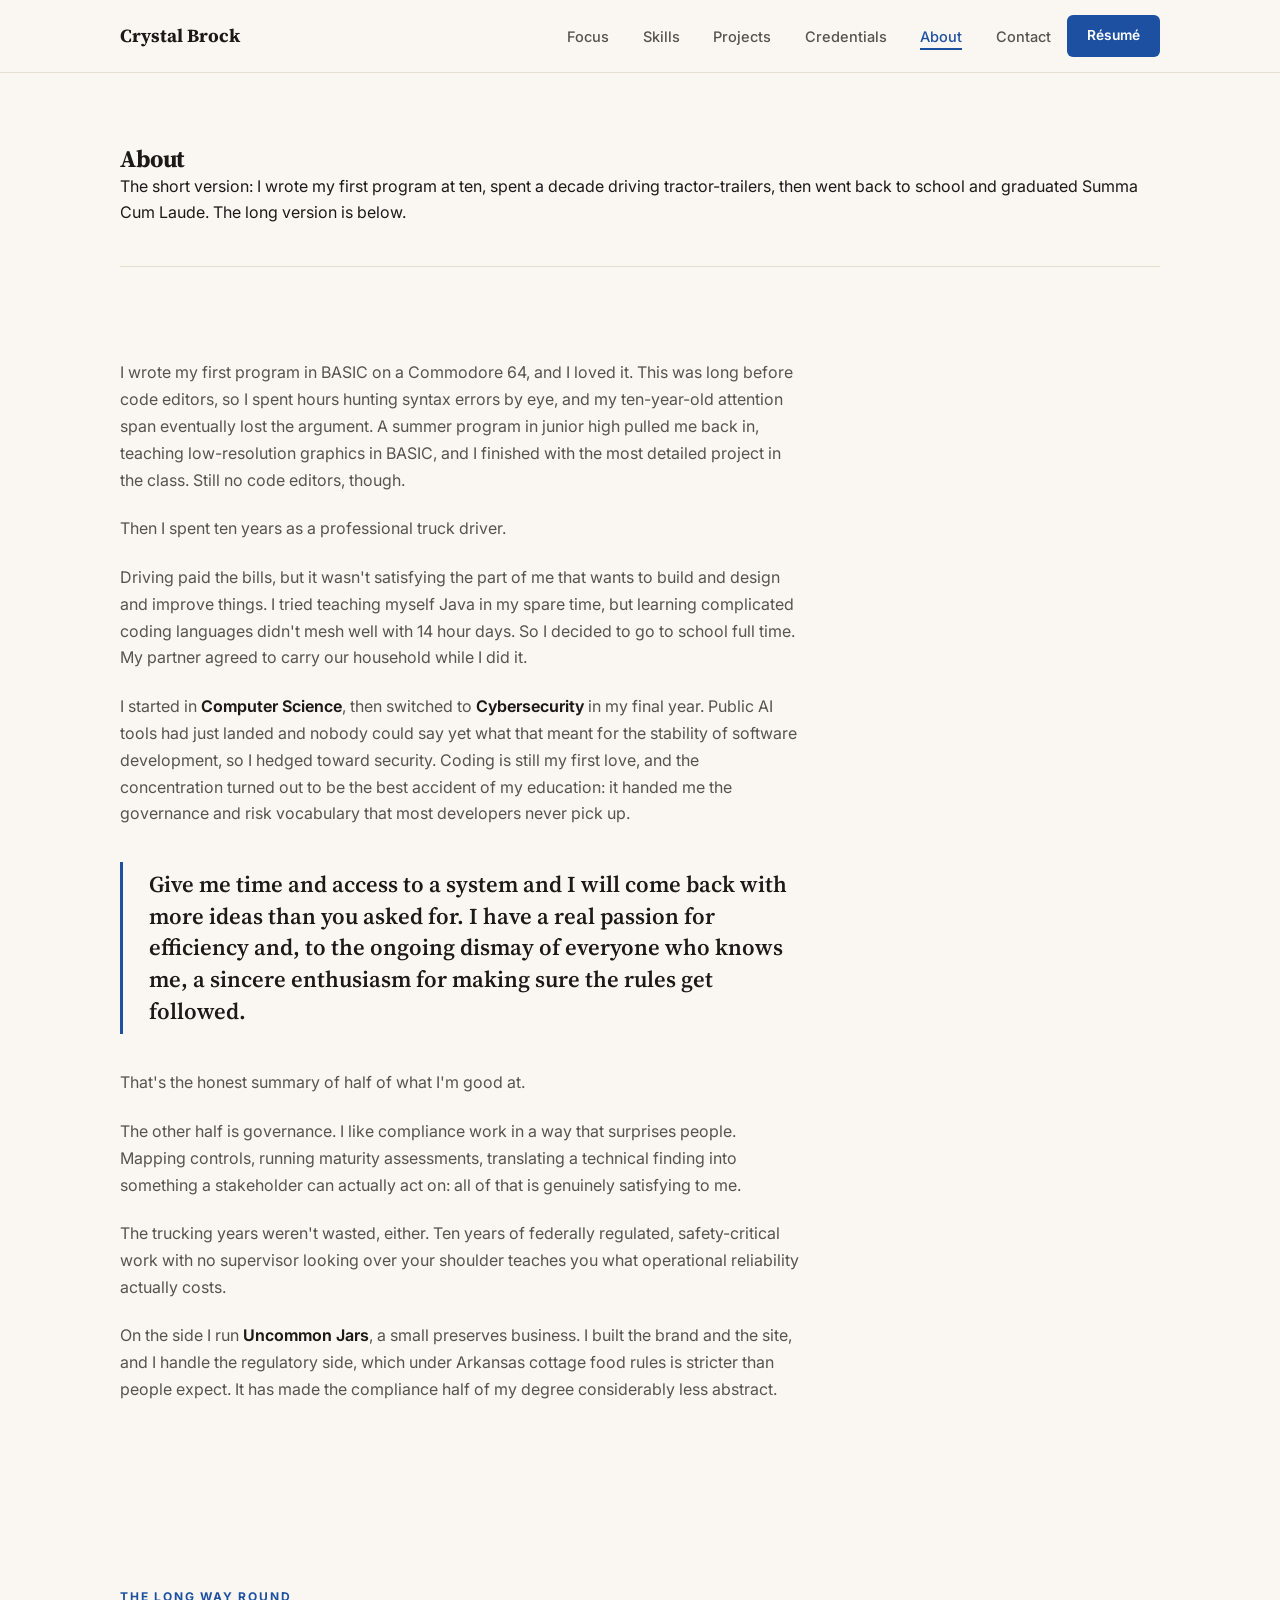
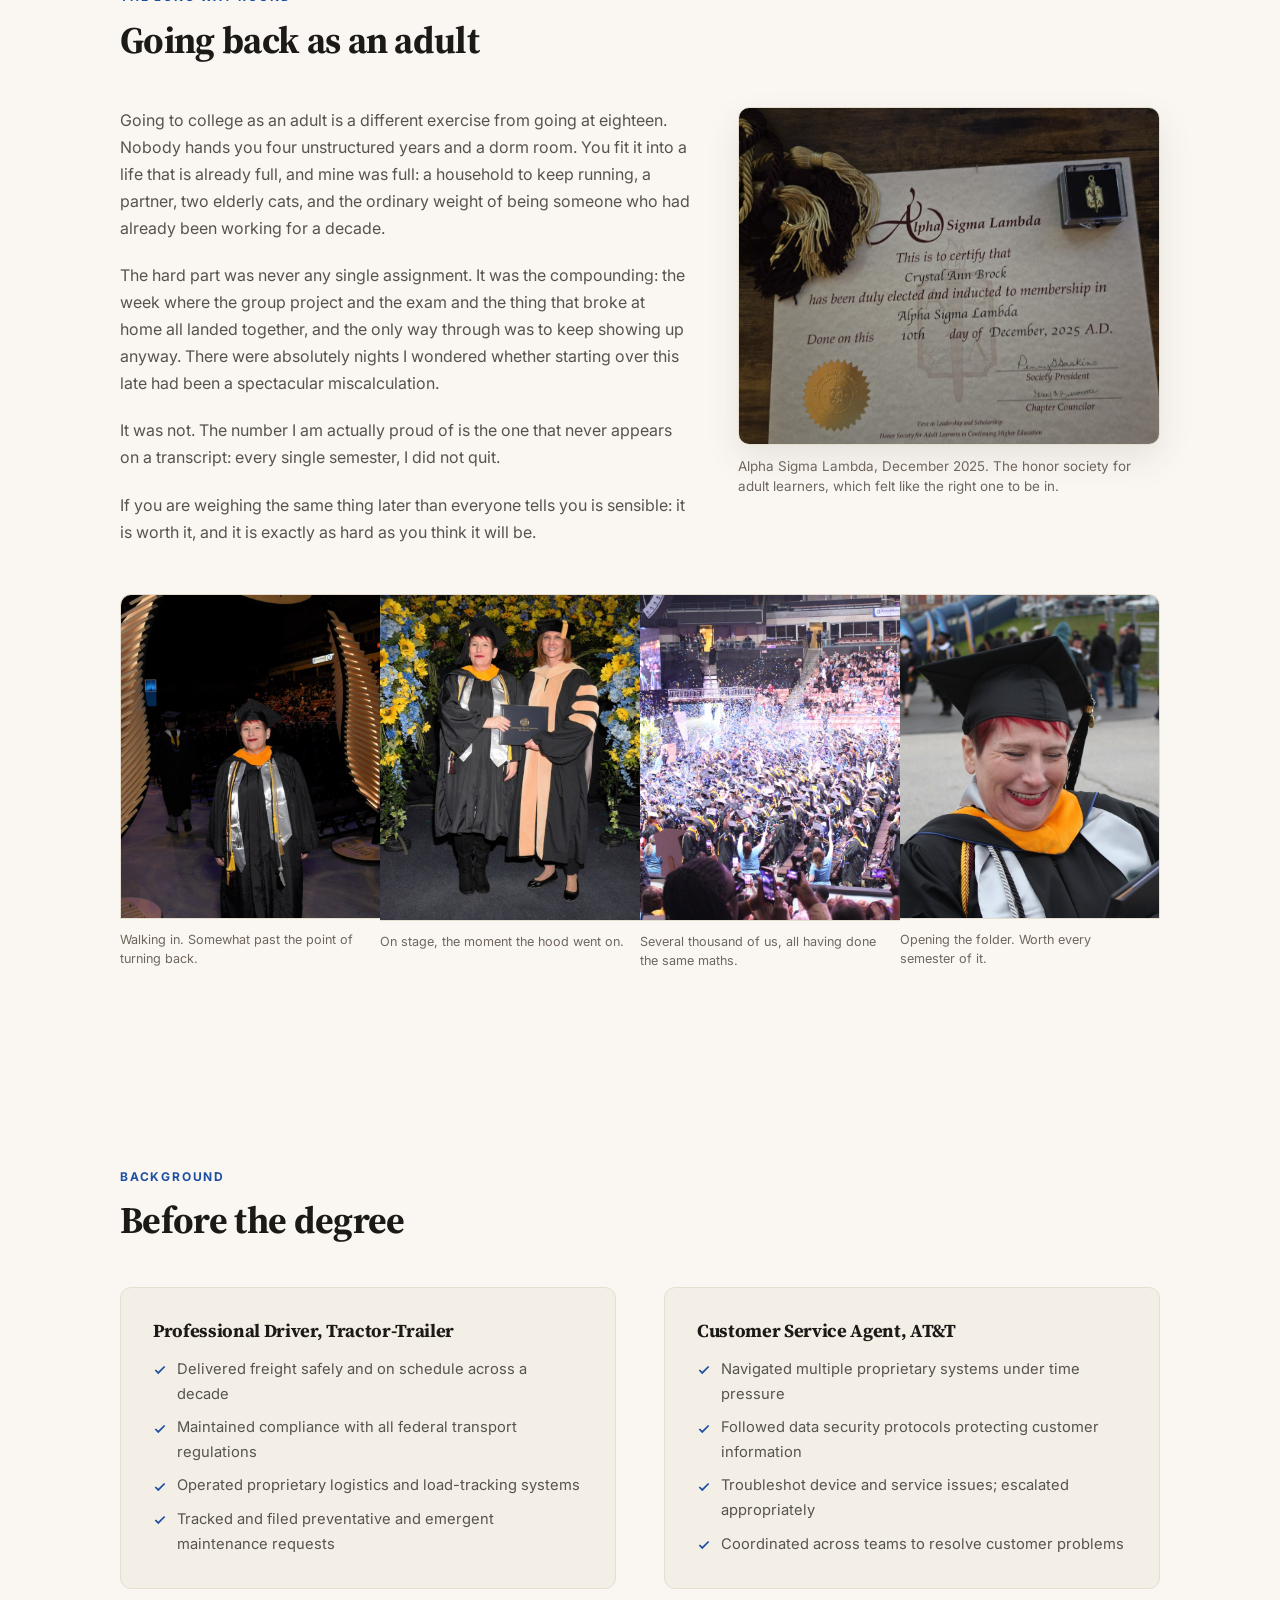
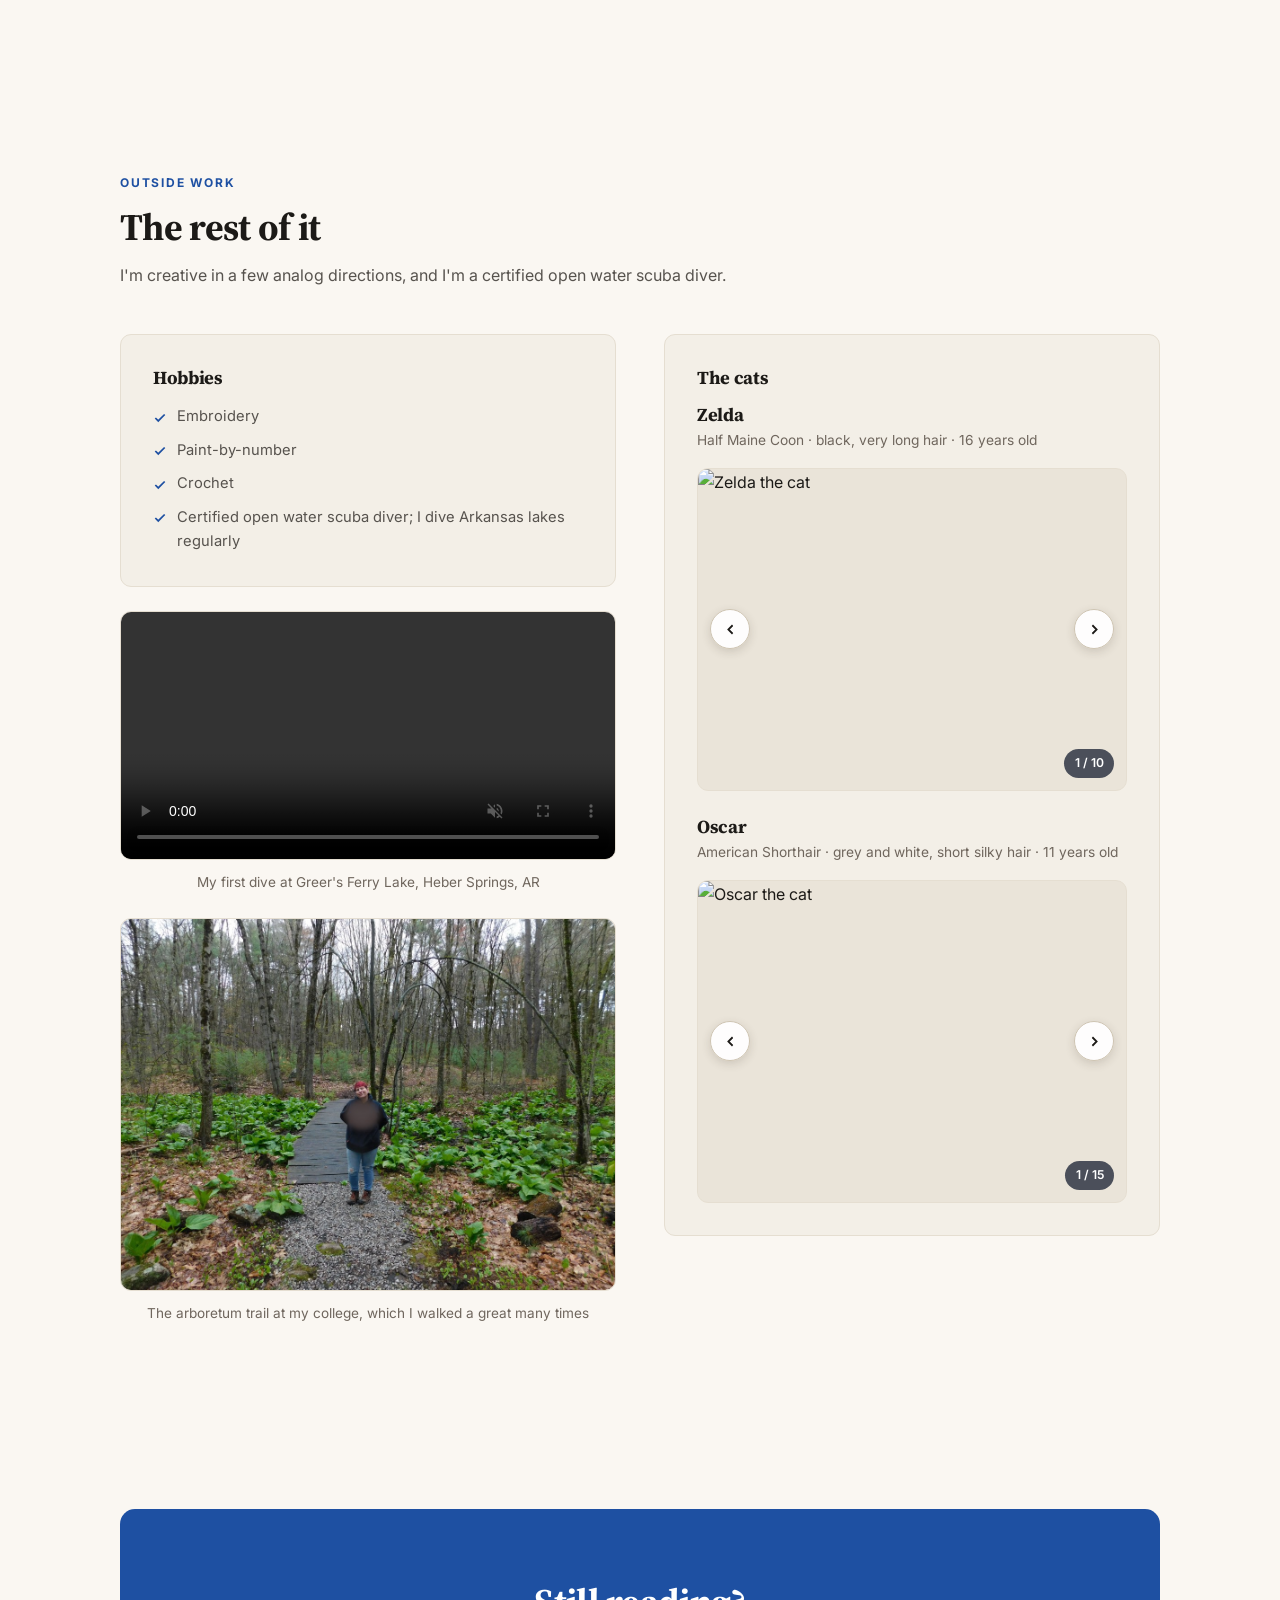
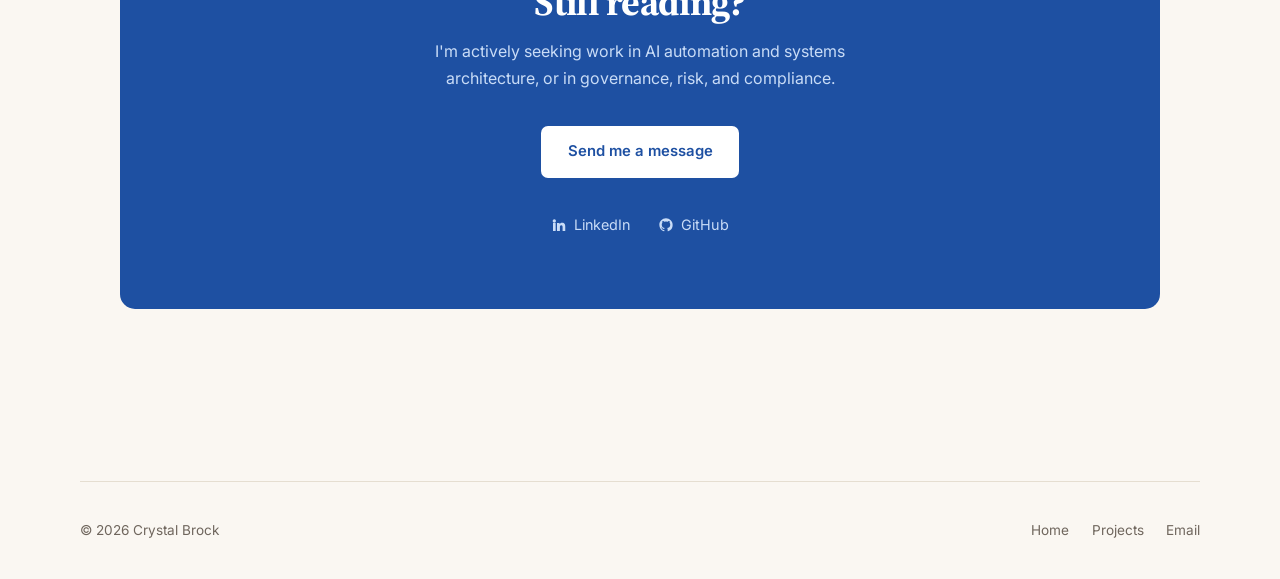
==== commit 38d91c0a: "Lead the graduation section with the Alpha Sigma Lambda certificate Replaces the crowd shot. The cer" ====
--- a/about.html
+++ b/about.html
@@ -95,8 +95,8 @@
       </div>
 
       <figure class="story-figure">
-        <img src="assets/story-lead.jpg" alt="Crystal Brock smiling among her fellow graduates at commencement" loading="lazy" width="1000" height="1250">
-        <figcaption>Somewhere in the middle of several thousand people, finally sitting down.</figcaption>
+        <img src="assets/asl-certificate.jpg" alt="Alpha Sigma Lambda induction certificate, honor cords and lapel pin" loading="lazy" width="1100" height="880">
+        <figcaption>Alpha Sigma Lambda, December 2025. The honor society for adult learners, which felt like the right one to be in.</figcaption>
       </figure>
     </div>
 
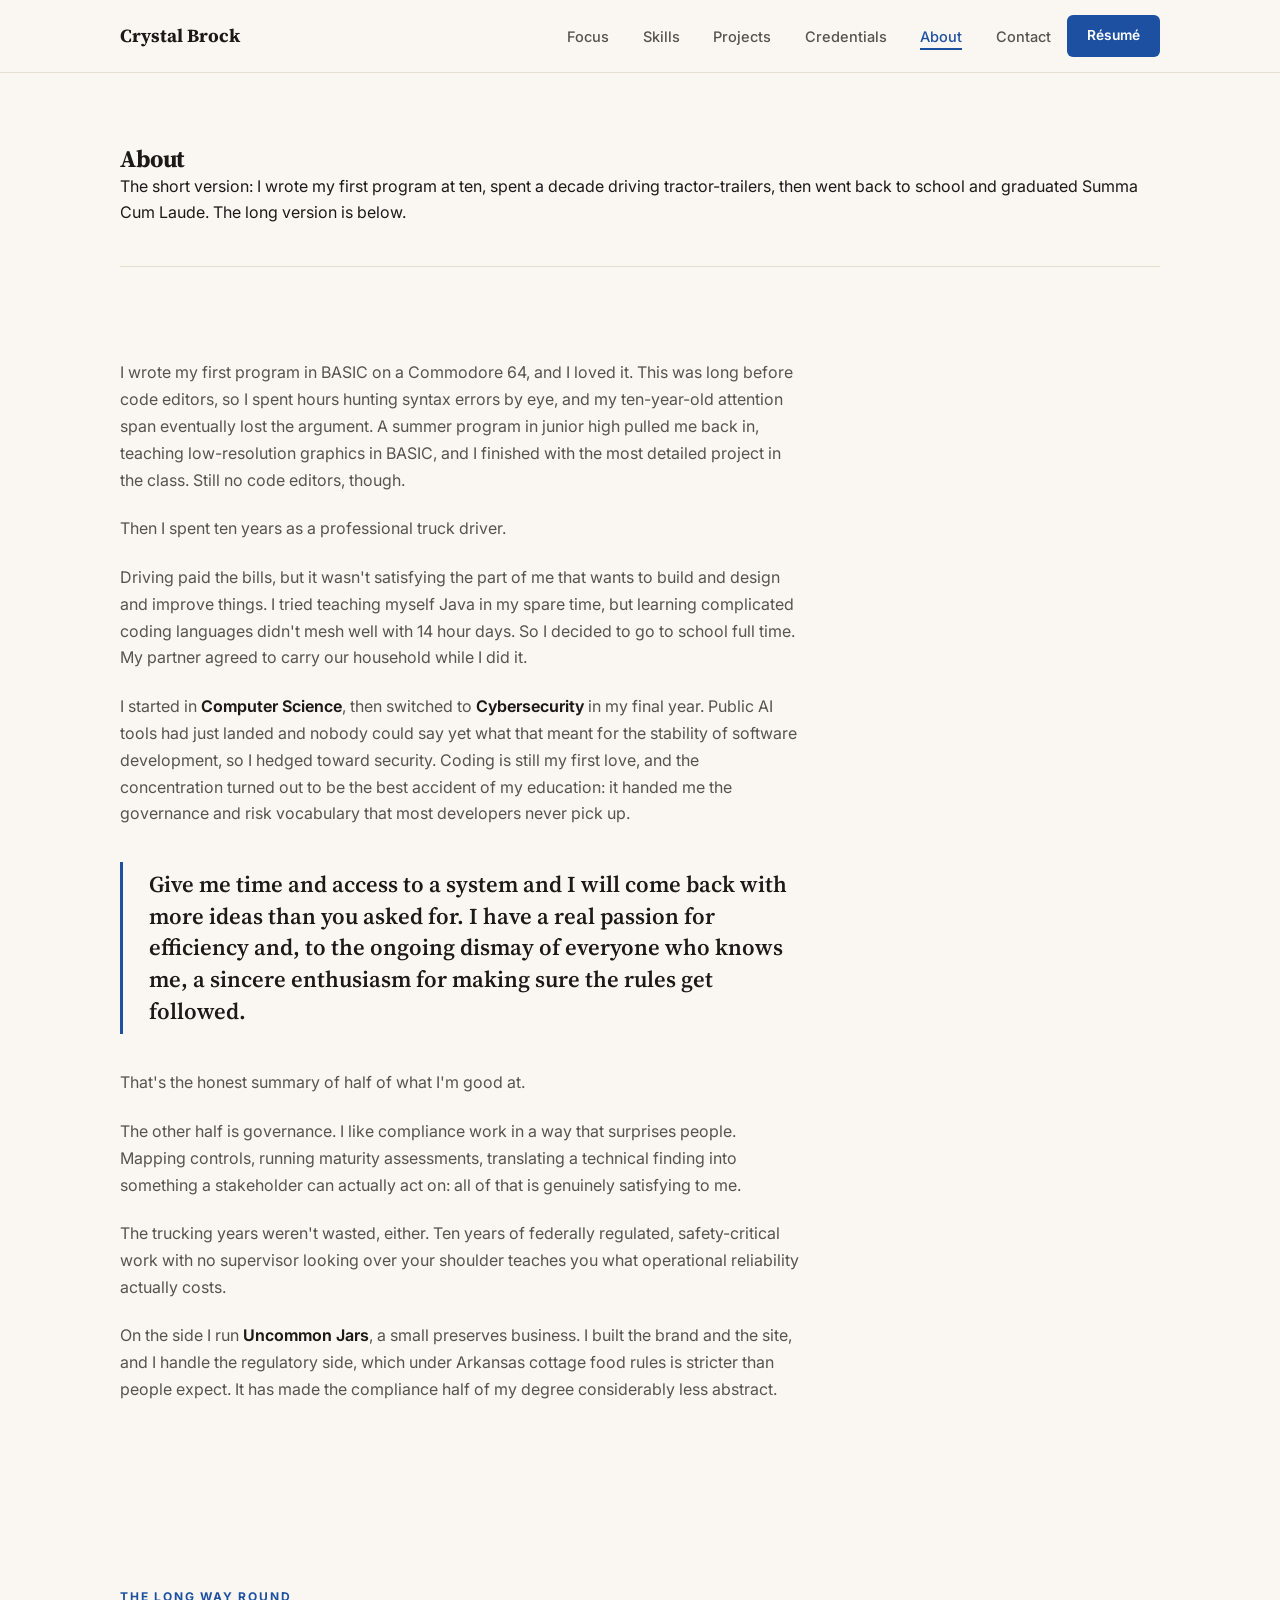
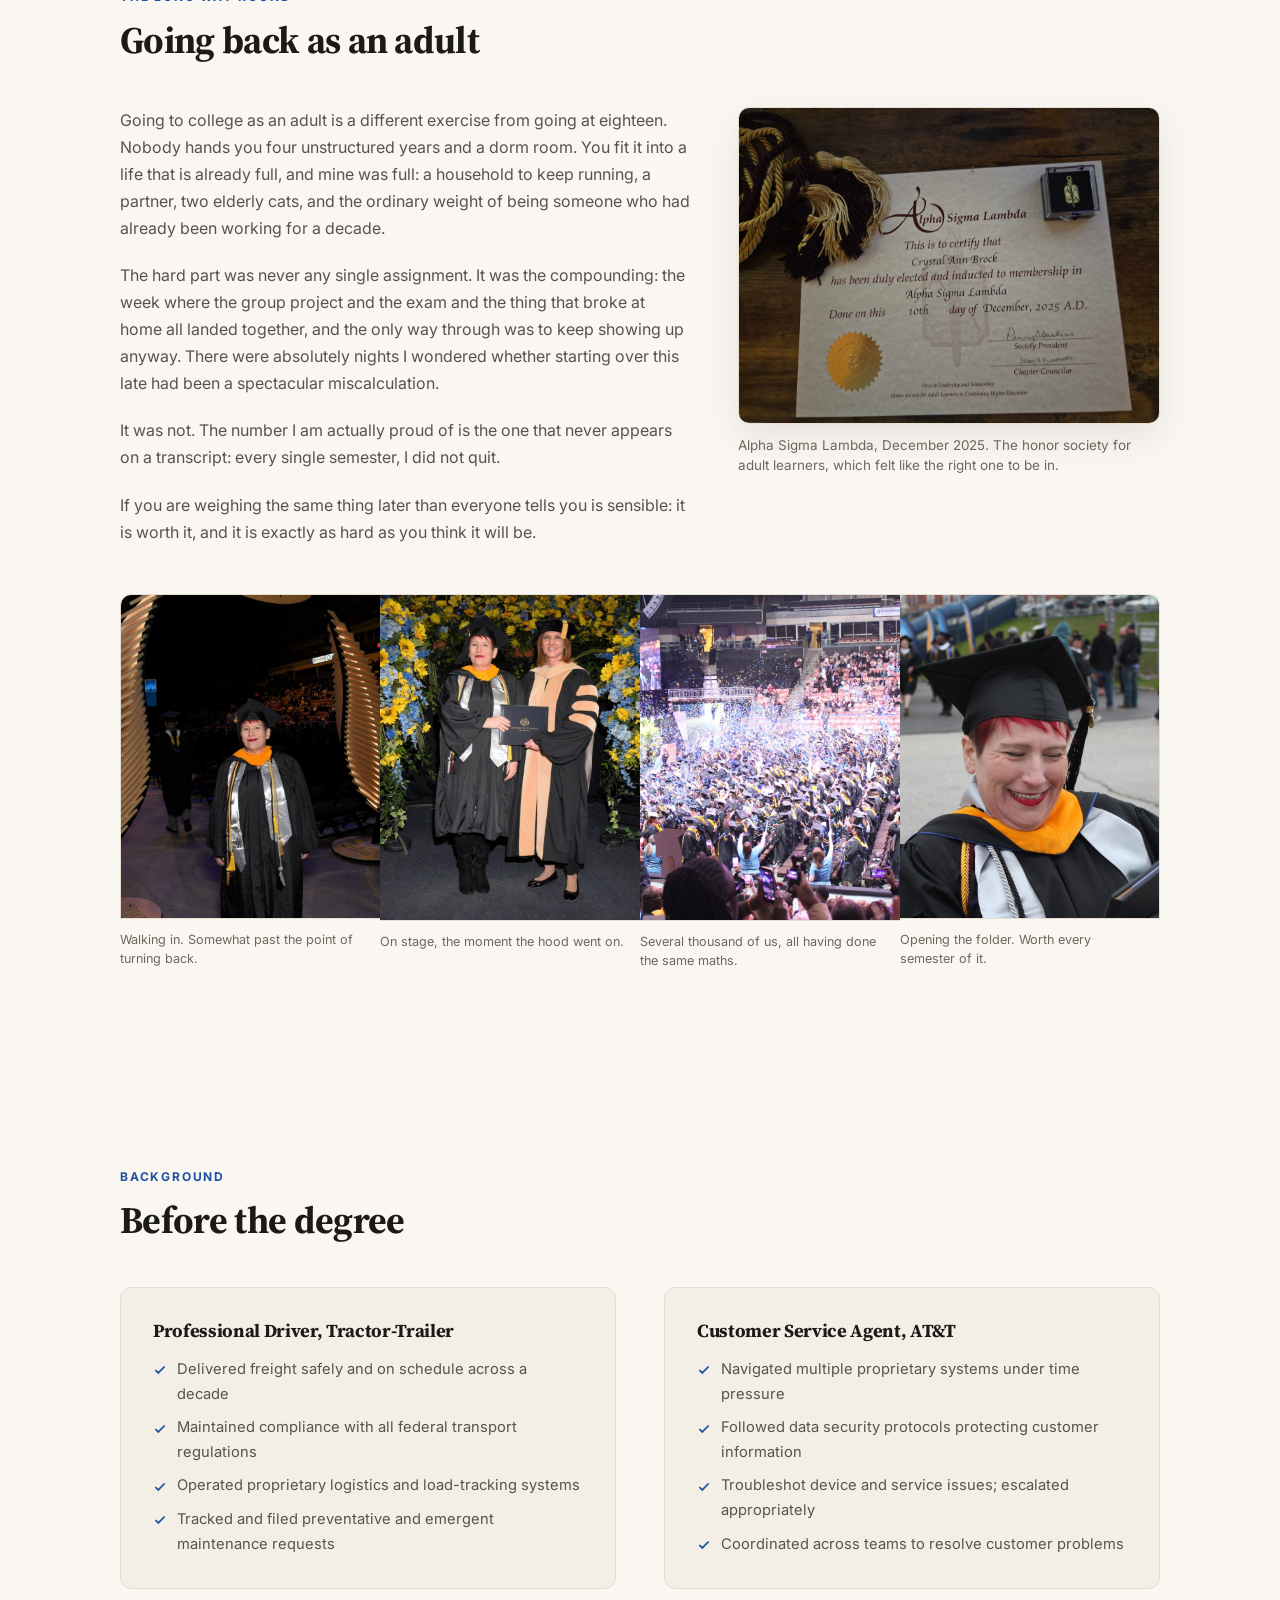
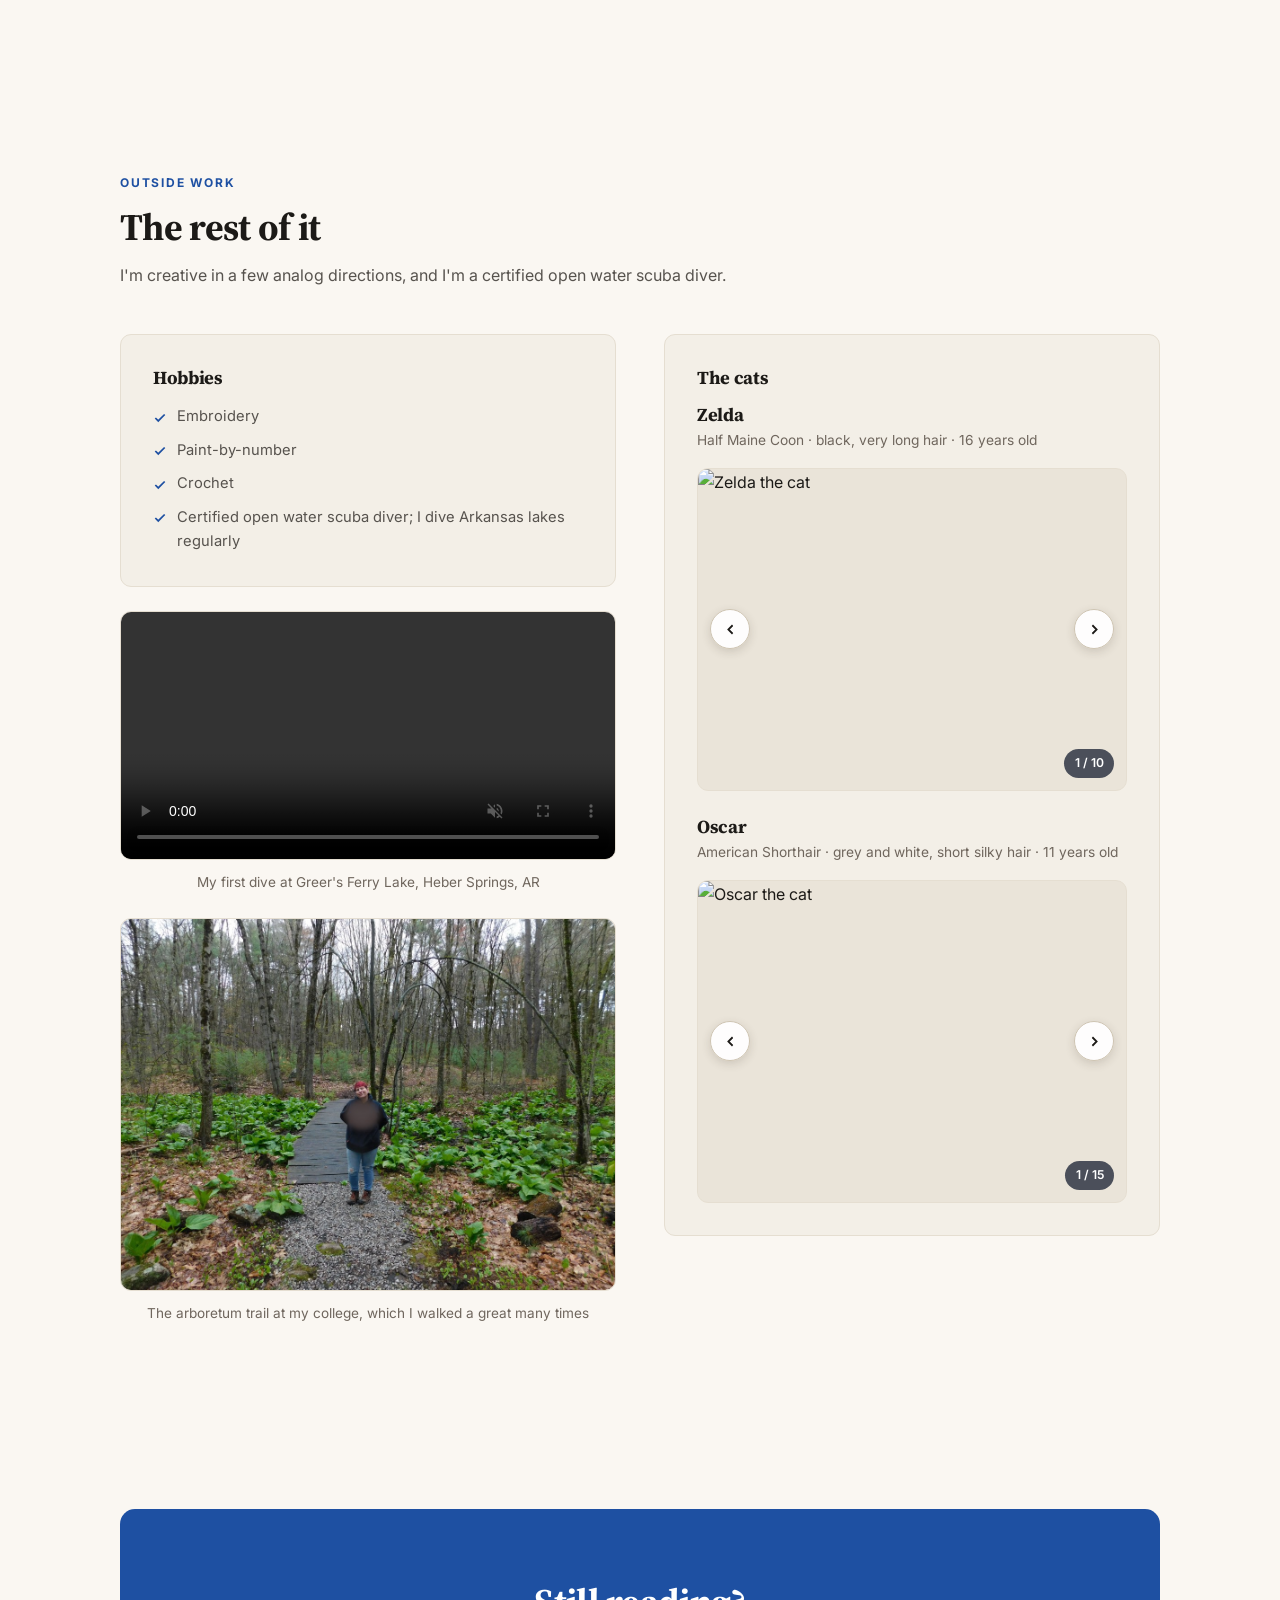
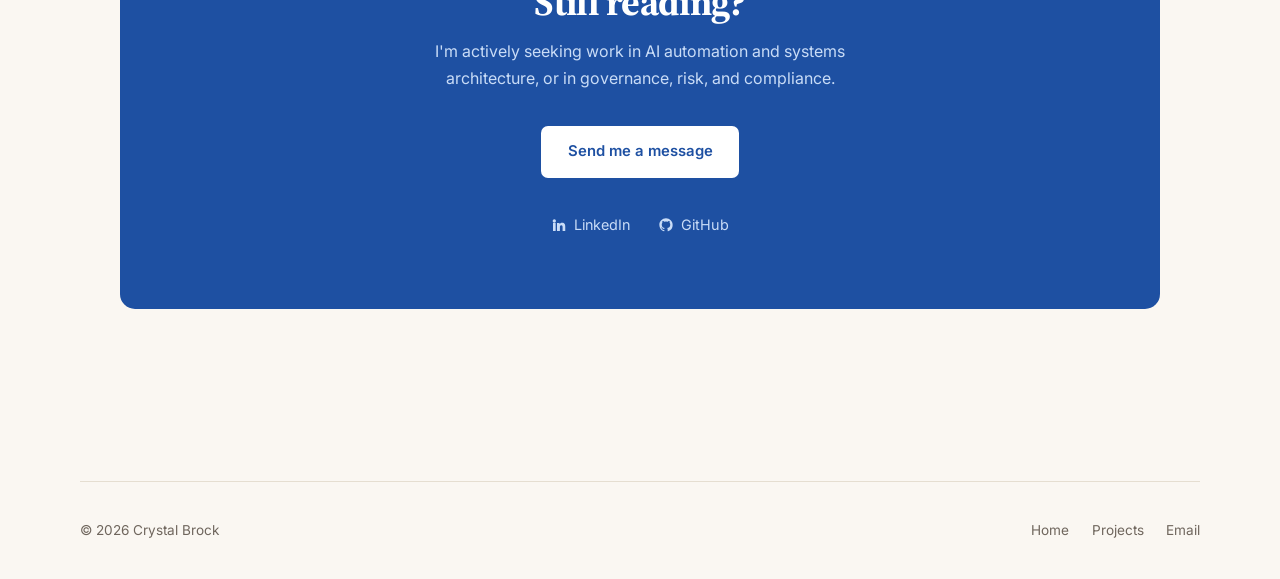
==== commit 6ce37114: "Use Crystal's own framing of the certificate Replaces my crop, which cut the honor cords mid-sweep a" ====
--- a/about.html
+++ b/about.html
@@ -95,7 +95,7 @@
       </div>
 
       <figure class="story-figure">
-        <img src="assets/asl-certificate.jpg" alt="Alpha Sigma Lambda induction certificate, honor cords and lapel pin" loading="lazy" width="1100" height="880">
+        <img src="assets/asl-certificate.jpg" alt="Alpha Sigma Lambda induction certificate, honor cords and lapel pin" loading="lazy" width="1200" height="900">
         <figcaption>Alpha Sigma Lambda, December 2025. The honor society for adult learners, which felt like the right one to be in.</figcaption>
       </figure>
     </div>
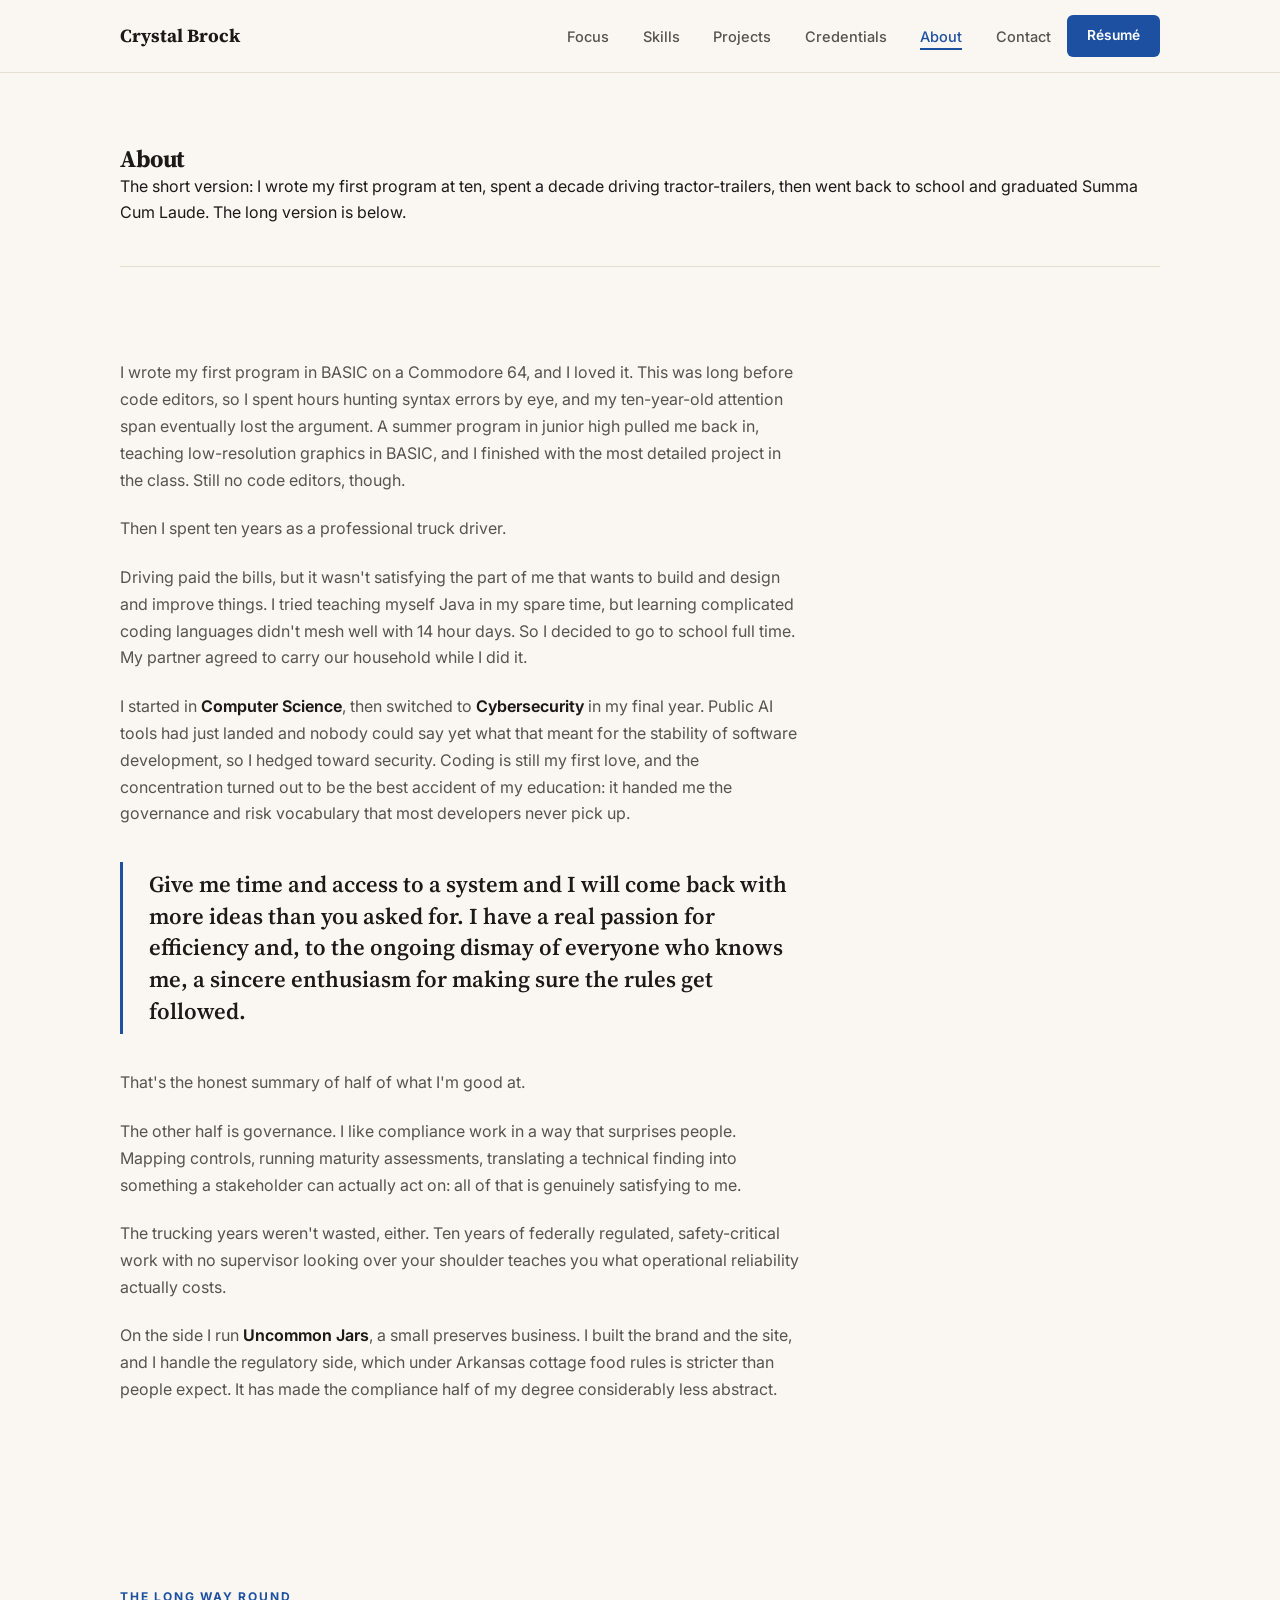
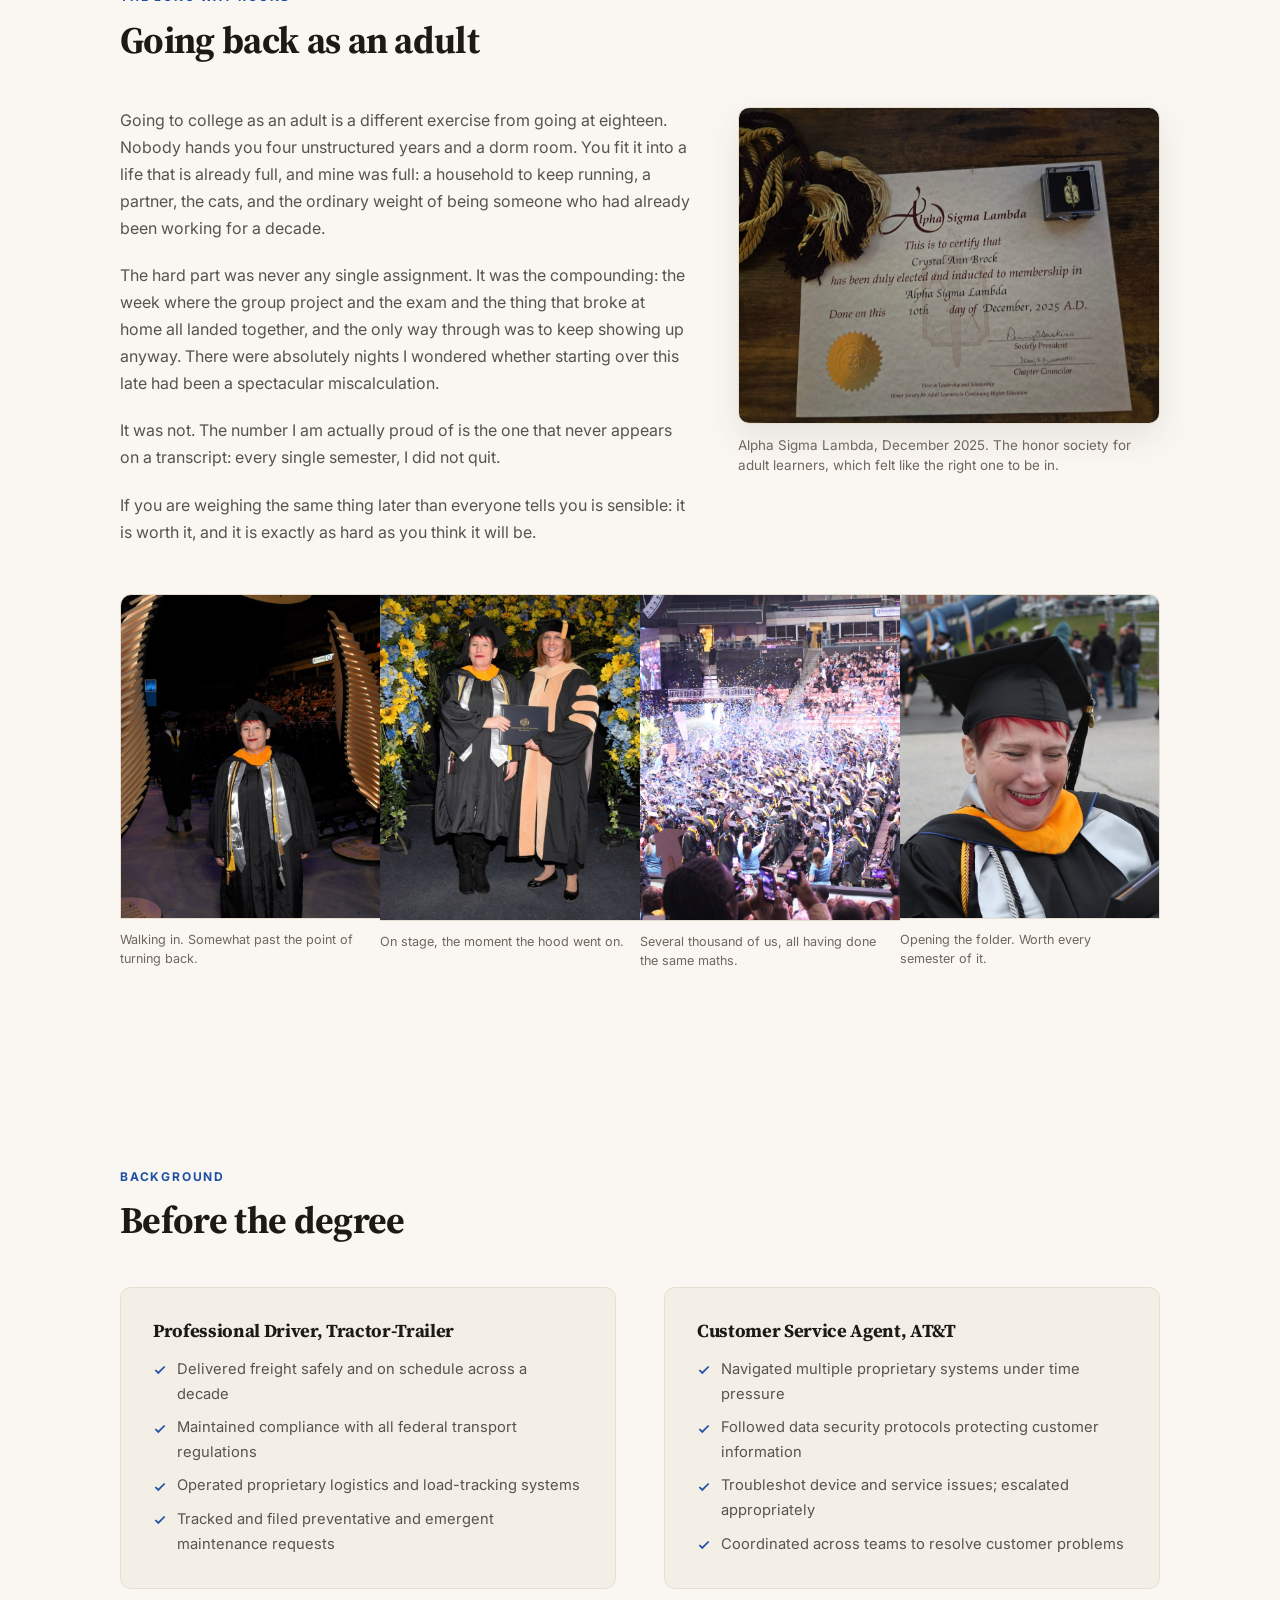
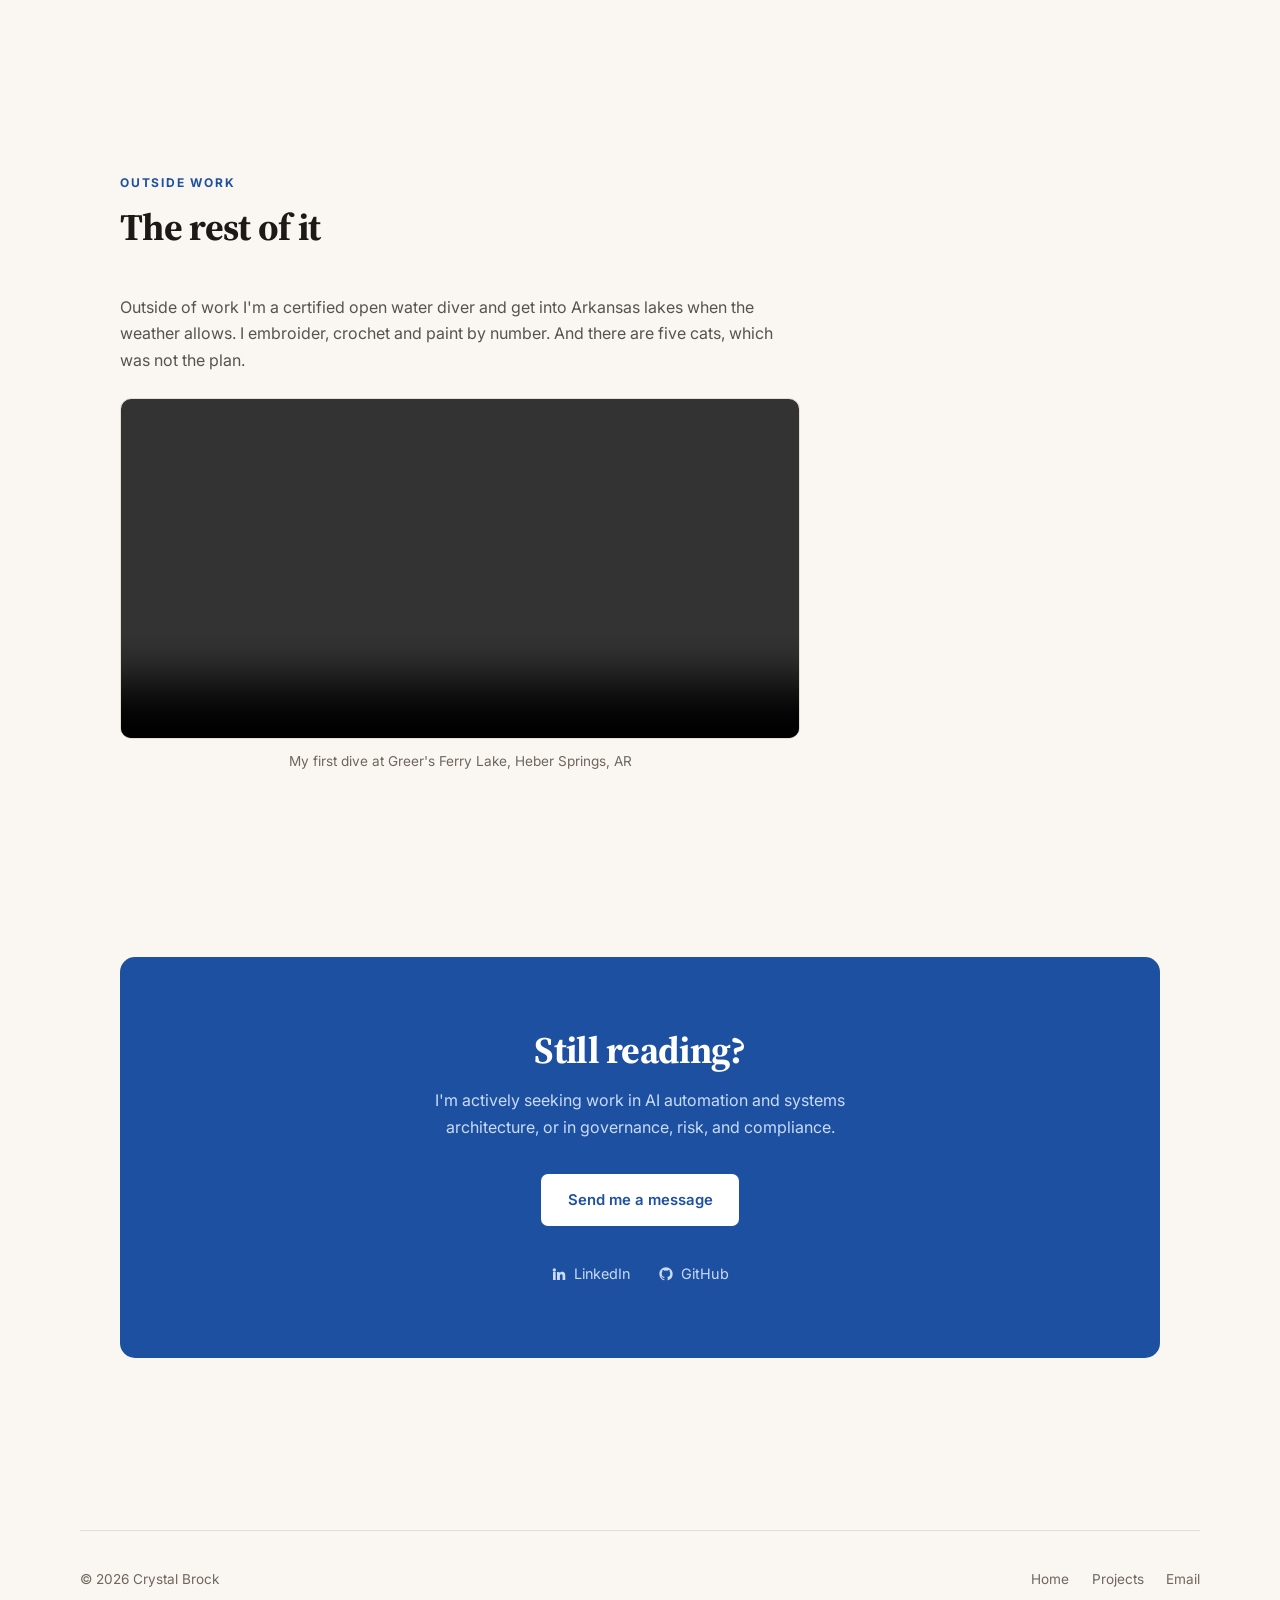
==== commit 53914507: "Cut the hobbies galleries; replace with a paragraph The section was built for a 2022 personal site a" ====
--- a/about.html
+++ b/about.html
@@ -85,7 +85,7 @@
 
     <div class="story">
       <div class="story-text">
-        <p>Going to college as an adult is a different exercise from going at eighteen. Nobody hands you four unstructured years and a dorm room. You fit it into a life that is already full, and mine was full: a household to keep running, a partner, two elderly cats, and the ordinary weight of being someone who had already been working for a decade.</p>
+        <p>Going to college as an adult is a different exercise from going at eighteen. Nobody hands you four unstructured years and a dorm room. You fit it into a life that is already full, and mine was full: a household to keep running, a partner, the cats, and the ordinary weight of being someone who had already been working for a decade.</p>
 
         <p>The hard part was never any single assignment. It was the compounding: the week where the group project and the exam and the thing that broke at home all landed together, and the only way through was to keep showing up anyway. There were absolutely nights I wondered whether starting over this late had been a spectacular miscalculation.</p>
 
@@ -155,63 +155,23 @@
     <div class="section-head">
       <span class="section-tag">Outside work</span>
       <h2>The rest of it</h2>
-      <p>I'm creative in a few analog directions, and I'm a certified open water scuba diver.</p>
-    </div>
-    <div class="split">
-      <div>
-        <div class="panel">
-          <h3>Hobbies</h3>
-          <ul>
-            <li><svg width="14" height="14" viewBox="0 0 24 24" fill="none" stroke="currentColor" stroke-width="3"><path d="M20 6L9 17l-5-5"/></svg>Embroidery</li>
-            <li><svg width="14" height="14" viewBox="0 0 24 24" fill="none" stroke="currentColor" stroke-width="3"><path d="M20 6L9 17l-5-5"/></svg>Paint-by-number</li>
-            <li><svg width="14" height="14" viewBox="0 0 24 24" fill="none" stroke="currentColor" stroke-width="3"><path d="M20 6L9 17l-5-5"/></svg>Crochet</li>
-            <li><svg width="14" height="14" viewBox="0 0 24 24" fill="none" stroke="currentColor" stroke-width="3"><path d="M20 6L9 17l-5-5"/></svg>Certified open water scuba diver; I dive Arkansas lakes regularly</li>
-          </ul>
-        </div>
-        <figure class="media">
-          <video controls muted preload="metadata" playsinline>
-            <source src="assets/Dive1.mp4" type="video/mp4">
-            Your browser does not support embedded video.
-          </video>
-          <figcaption>My first dive at Greer's Ferry Lake, Heber Springs, AR</figcaption>
-        </figure>
-        <figure class="media">
-          <img src="assets/arboretum.jpg" alt="Crystal Brock on the boardwalk trail through her college arboretum" loading="lazy" width="1100" height="825">
-          <figcaption>The arboretum trail at my college, which I walked a great many times</figcaption>
-        </figure>
-      </div>
-
-      <div>
-        <div class="panel">
-          <h3>The cats</h3>
-
-          <h4 class="pet-name">Zelda</h4>
-          <p class="pet-meta">Half Maine Coon &middot; black, very long hair &middot; 16 years old</p>
-          <div class="gallery" data-gallery="zelda">
-            <img alt="Zelda the cat" data-target>
-            <button class="prev" data-dir="-1" aria-label="Previous photo of Zelda">
-              <svg width="17" height="17" viewBox="0 0 24 24" fill="none" stroke="currentColor" stroke-width="2.5"><path d="M15 18l-6-6 6-6"/></svg>
-            </button>
-            <button class="next" data-dir="1" aria-label="Next photo of Zelda">
-              <svg width="17" height="17" viewBox="0 0 24 24" fill="none" stroke="currentColor" stroke-width="2.5"><path d="M9 18l6-6-6-6"/></svg>
-            </button>
-            <span class="gallery-count" data-count></span>
-          </div>
-
-          <h4 class="pet-name" style="margin-top:1.6rem">Oscar</h4>
-          <p class="pet-meta">American Shorthair &middot; grey and white, short silky hair &middot; 11 years old</p>
-          <div class="gallery" data-gallery="oscar">
-            <img alt="Oscar the cat" data-target>
-            <button class="prev" data-dir="-1" aria-label="Previous photo of Oscar">
-              <svg width="17" height="17" viewBox="0 0 24 24" fill="none" stroke="currentColor" stroke-width="2.5"><path d="M15 18l-6-6 6-6"/></svg>
-            </button>
-            <button class="next" data-dir="1" aria-label="Next photo of Oscar">
-              <svg width="17" height="17" viewBox="0 0 24 24" fill="none" stroke="currentColor" stroke-width="2.5"><path d="M9 18l6-6-6-6"/></svg>
-            </button>
-            <span class="gallery-count" data-count></span>
-          </div>
-        </div>
-      </div>
+    </div>
+    <div class="prose">
+      <p>Outside of work I'm a certified open water diver and get into Arkansas lakes when the weather allows. I embroider, crochet and paint by number. And there are five cats, which was not the plan.</p>
+
+      <!-- Royal Kitties is being rebuilt from scratch. Uncomment this and set the
+           real URL once it is live; do not enable it pointing at a 404.
+      <p>If you want to meet them, they have a site of their own at
+         <a href="REPLACE_WITH_LIVE_URL" target="_blank" rel="noopener">Royal Kitties</a>.</p>
+      -->
+
+      <figure class="media">
+        <video controls muted preload="metadata" playsinline>
+          <source src="assets/Dive1.mp4" type="video/mp4">
+          Your browser does not support embedded video.
+        </video>
+        <figcaption>My first dive at Greer's Ferry Lake, Heber Springs, AR</figcaption>
+      </figure>
     </div>
   </section>
 </div>
--- a/style.css
+++ b/style.css
@@ -1,463 +1,442 @@
-/* ==========================================================================
-   Crystal Brock : crystalbrock.org
-   Design system: light / professional
-   ========================================================================== */
-
-/* ---------- reset ---------- */
-*,*::before,*::after{box-sizing:border-box;margin:0;padding:0}
-img,svg,video{display:block;max-width:100%}
-/* height:auto so a CSS width can never fight the HTML height attribute */
-img{height:auto}
-button{font:inherit;color:inherit;background:none;border:none;cursor:pointer}
-
-/* ---------- tokens ---------- */
-:root{
-  /* warm cream page, white cards for contrast */
-  --bg:#faf7f2;
-  --bg-2:#f3efe7;
-  --bg-3:#eae4d9;
-  --card:#ffffff;
-
-  --line:#e5ded1;
-  --line-2:#cec4b2;
-
-  --tx:#1c1a17;
-  --tx-2:#57534e;
-  --tx-3:#6f665d;   /* clears WCAG AA on both the cream page and the panel fill */
-
-  --ac:#1e50a2;
-  --ac-2:#17407f;
-  --ac-soft:#e9f0fa;
-
-  /* warm-toned shadow so depth reads against cream, not grey */
-  --sh:rgba(61,52,40,.10);
-  --sh-2:rgba(61,52,40,.16);
-
-  --ok:#166534;
-  --ok-bg:#dcfce7;
-  --ok-line:#bbf7d0;
-
-  --max:1120px;
-  --pad:clamp(1.25rem,4vw,2.5rem);
-  --r:11px;
-  --r-lg:15px;
-
-  --serif:'Source Serif 4',Georgia,'Times New Roman',serif;
-  --sans:Inter,system-ui,-apple-system,'Segoe UI',sans-serif;
-}
-
-/* ---------- base ---------- */
-html{scroll-behavior:smooth;scroll-padding-top:84px;-webkit-text-size-adjust:100%}
-body{
-  background:var(--bg);
-  color:var(--tx);
-  font-family:var(--sans);
-  font-size:1rem;
-  line-height:1.68;
-  -webkit-font-smoothing:antialiased;
-  text-rendering:optimizeLegibility;
-}
-a{color:inherit}
-h1,h2,h3,h4{font-family:var(--serif);letter-spacing:-.018em;line-height:1.15}
-
-.wrap{max-width:var(--max);margin-inline:auto;padding-inline:var(--pad)}
-
-:focus-visible{outline:3px solid var(--ac);outline-offset:3px;border-radius:4px}
-
-.skip{
-  position:absolute;left:-9999px;top:0;z-index:200;
-  background:var(--ac);color:#fff;padding:.8rem 1.3rem;border-radius:0 0 8px 0;
-  font-weight:600;text-decoration:none;
-}
-.skip:focus{left:0}
-
-.sr-only{
-  position:absolute;width:1px;height:1px;padding:0;margin:-1px;
-  overflow:hidden;clip:rect(0,0,0,0);white-space:nowrap;border:0;
-}
-
-/* ==========================================================================
-   Header / navigation
-   ========================================================================== */
-.site-header{
-  position:sticky;top:0;z-index:100;
-  background:rgba(250,247,242,.9);
-  backdrop-filter:blur(12px);
-  border-bottom:1px solid var(--line);
-}
-.nav{display:flex;align-items:center;justify-content:space-between;height:72px;gap:1rem}
-.brand{font-family:var(--serif);font-weight:700;font-size:1.16rem;text-decoration:none;white-space:nowrap}
-.nav-links{display:flex;gap:2.1rem;list-style:none;margin-left:auto}
-.nav-links a{
-  text-decoration:none;color:var(--tx-2);font-size:.91rem;font-weight:500;
-  transition:color .2s,border-color .2s;padding-bottom:2px;border-bottom:2px solid transparent;
-}
-.nav-links a:hover,.nav-links a[aria-current="page"]{color:var(--ac);border-color:var(--ac)}
-.nav-cta{
-  background:var(--ac);color:#fff;padding:.58rem 1.25rem;border-radius:6px;
-  font-size:.86rem;font-weight:600;text-decoration:none;transition:background .2s;white-space:nowrap;
-}
-.nav-cta:hover{background:var(--ac-2)}
-
-.nav-toggle{display:none;width:42px;height:42px;border-radius:8px;border:1px solid var(--line-2);place-items:center}
-.nav-toggle:hover{border-color:var(--ac);color:var(--ac)}
-
-@media(max-width:900px){
-  .nav-toggle{display:grid}
-  .nav-links{
-    position:absolute;top:72px;left:0;right:0;
-    flex-direction:column;gap:0;
-    background:var(--bg);border-bottom:1px solid var(--line);
-    padding:.5rem var(--pad) 1.25rem;
-    box-shadow:0 14px 30px var(--sh);
-    display:none;
-  }
-  .nav-links.open{display:flex}
-  .nav-links a{padding:.85rem 0;border-bottom:1px solid var(--line);width:100%;font-size:1rem}
-  .nav-links a:hover,.nav-links a[aria-current="page"]{border-color:var(--line)}
-  .nav-cta{display:none}
-}
-
-/* ==========================================================================
-   Buttons
-   ========================================================================== */
-.btn{
-  padding:.85rem 1.65rem;border-radius:7px;font-weight:600;font-size:.93rem;
-  text-decoration:none;transition:.2s;display:inline-flex;align-items:center;gap:.5rem;
-}
-.btn-primary{background:var(--ac);color:#fff;box-shadow:0 1px 2px var(--sh)}
-.btn-primary:hover{background:var(--ac-2);transform:translateY(-1px);box-shadow:0 6px 18px rgba(30,80,162,.24)}
-.btn-secondary{border:1px solid var(--line-2);color:var(--tx);background:var(--card)}
-.btn-secondary:hover{border-color:var(--ac);color:var(--ac)}
-.btn-white{background:var(--card);color:var(--ac)}
-.btn-white:hover{background:var(--ac-soft);transform:translateY(-1px)}
-
-/* ==========================================================================
-   Hero
-   ========================================================================== */
-.hero{padding:clamp(3.5rem,9vw,6.5rem) 0 clamp(3rem,6vw,4.5rem)}
-.hero-grid{display:grid;grid-template-columns:1.4fr .6fr;gap:clamp(2rem,5vw,4.5rem);align-items:center}
-@media(max-width:880px){.hero-grid{grid-template-columns:1fr;gap:2.5rem}}
-
-.badge-avail{
-  display:inline-flex;align-items:center;gap:.55rem;
-  font-size:.8rem;font-weight:600;color:var(--ok);
-  background:var(--ok-bg);border:1px solid var(--ok-line);
-  padding:.38rem .9rem;border-radius:100px;margin-bottom:1.7rem;
-}
-.pulse{width:7px;height:7px;border-radius:50%;background:#22c55e;flex-shrink:0}
-
-.hero h1{font-size:clamp(2.2rem,5.4vw,3.7rem);line-height:1.08;font-weight:700;margin-bottom:1.35rem}
-.hero h1 em{font-style:normal;color:var(--ac)}
-.lede{font-size:clamp(1.02rem,1.55vw,1.15rem);color:var(--tx-2);max-width:58ch;margin-bottom:2.2rem}
-.btn-row{display:flex;gap:.9rem;flex-wrap:wrap}
-
-.portrait img{
-  width:100%;aspect-ratio:4/5;object-fit:cover;object-position:50% 30%;border-radius:12px;
-  box-shadow:0 18px 44px var(--sh-2);
-}
-
-/* ==========================================================================
-   Stat band
-   ========================================================================== */
-.stats{
-  display:grid;grid-template-columns:repeat(4,1fr);gap:2rem;
-  background:var(--bg-2);border:1px solid var(--line);border-radius:13px;
-  padding:2rem clamp(1.4rem,4vw,2.6rem);
-}
-@media(max-width:760px){.stats{grid-template-columns:repeat(2,1fr);gap:1.5rem}}
-.stat b{display:block;font-family:var(--serif);font-size:1.85rem;font-weight:700;color:var(--ac);line-height:1.1}
-.stat b.stat-text{font-size:1.2rem;line-height:1.3;text-wrap:balance}
-.stat span{font-size:.81rem;color:var(--tx-2)}
-
-/* ==========================================================================
-   Section scaffolding
-   ========================================================================== */
-.section{padding:clamp(3.5rem,8vw,5.75rem) 0}
-.section-head{margin-bottom:2.8rem;max-width:64ch}
-.section-tag{
-  font-size:.75rem;letter-spacing:.15em;text-transform:uppercase;
-  color:var(--ac);font-weight:700;margin-bottom:.75rem;display:block;
-}
-.section h2{font-size:clamp(1.7rem,3.4vw,2.35rem);font-weight:700;margin-bottom:.85rem}
-.section-head p{color:var(--tx-2)}
-
-/* ==========================================================================
-   Focus areas (two-track positioning)
-   ========================================================================== */
-.tracks{display:grid;grid-template-columns:1fr 1fr;gap:1.4rem}
-@media(max-width:820px){.tracks{grid-template-columns:1fr}}
-.track{
-  border:1px solid var(--line);border-radius:var(--r-lg);
-  padding:clamp(1.6rem,3.5vw,2.2rem);background:var(--card);transition:.25s;
-}
-.track:hover{box-shadow:0 14px 36px var(--sh);border-color:var(--line-2);transform:translateY(-3px)}
-.track-num{
-  font-family:var(--serif);font-size:.82rem;font-weight:700;color:var(--ac);
-  letter-spacing:.1em;text-transform:uppercase;margin-bottom:.9rem;display:block;
-}
-.track h3{font-size:1.32rem;margin-bottom:.7rem}
-.track p{font-size:.93rem;color:var(--tx-2);margin-bottom:1.3rem}
-
-/* ==========================================================================
-   Skills
-   ========================================================================== */
-.skill-grid{display:grid;grid-template-columns:repeat(auto-fit,minmax(250px,1fr));gap:1.2rem}
-.skill{background:var(--card);border:1px solid var(--line);border-radius:var(--r);padding:1.7rem;transition:.25s}
-.skill:hover{box-shadow:0 10px 30px var(--sh);border-color:var(--line-2);transform:translateY(-3px)}
-.skill h3{
-  font-family:var(--sans);font-size:.99rem;font-weight:650;letter-spacing:0;
-  margin-bottom:1.05rem;display:flex;align-items:center;gap:.65rem;
-}
-.icon{
-  width:34px;height:34px;border-radius:8px;background:var(--ac-soft);
-  display:grid;place-items:center;color:var(--ac);flex-shrink:0;
-}
-.tags{display:flex;flex-wrap:wrap;gap:.45rem}
-.tag{font-size:.78rem;padding:.3rem .7rem;border-radius:5px;background:var(--bg-3);color:var(--tx-2);font-weight:500}
-
-/* ==========================================================================
-   Projects
-   ========================================================================== */
-.project-grid{display:grid;grid-template-columns:repeat(auto-fit,minmax(320px,1fr));gap:1.5rem}
-.card{
-  background:var(--card);border:1px solid var(--line);border-radius:13px;overflow:hidden;
-  display:flex;flex-direction:column;text-decoration:none;transition:.25s;
-}
-.card:hover{box-shadow:0 16px 40px var(--sh-2);transform:translateY(-4px);border-color:var(--line-2)}
-.card-media{aspect-ratio:16/9;overflow:hidden;background:var(--bg-3);border-bottom:1px solid var(--line)}
-.card-media img{width:100%;height:100%;object-fit:cover;transition:transform .4s}
-
-/* Live site previews: the real page rendered at desktop width and scaled down.
-   pointer-events:none keeps the entire card behaving as a single link.
-   The ::before label shows through if a project is ever offline. */
-.card-media.live{position:relative;background:var(--bg-2)}
-.card-media.live::before{
-  content:attr(data-label);
-  position:absolute;inset:0;display:grid;place-items:center;
-  font-size:.85rem;color:var(--tx-3);font-weight:600;
-}
-.live-frame{
-  position:absolute;top:0;left:0;
-  width:1280px;height:720px;border:0;
-  transform-origin:0 0;transform:scale(.4);
-  pointer-events:none;background:#fff;
-}
-.card:hover .card-media img{transform:scale(1.04)}
-.card-body{padding:1.6rem;flex:1;display:flex;flex-direction:column}
-.card h3{font-size:1.2rem;font-weight:700;margin-bottom:.55rem}
-.card p{font-size:.9rem;color:var(--tx-2);margin-bottom:1.2rem;flex:1}
-.card .tags{margin-bottom:1.05rem}
-.card-link{font-size:.84rem;color:var(--ac);font-weight:600;display:flex;align-items:center;gap:.4rem}
-
-/* Text-only project card, used while the linked projects are being redesigned.
-   The accent rule and status kicker give the card a visual anchor so the
-   missing image area reads as deliberate rather than absent. */
-.card-text{border-top:3px solid var(--ac)}
-.card-text .card-body{padding:1.9rem 1.7rem 1.7rem}
-.card-text h3{font-size:1.35rem;margin-bottom:.7rem}
-.card-kicker{
-  display:inline-flex;align-items:center;gap:.5rem;
-  font-size:.75rem;font-weight:700;letter-spacing:.11em;text-transform:uppercase;
-  color:var(--tx-3);margin-bottom:.9rem;
-}
-
-/* ==========================================================================
-   Education / credentials
-   ========================================================================== */
-.edu{
-  background:var(--bg-2);border:1px solid var(--line);border-radius:13px;
-  padding:clamp(1.7rem,4vw,2.7rem);
-  display:grid;grid-template-columns:1fr auto;gap:2.2rem;align-items:start;
-}
-@media(max-width:720px){.edu{grid-template-columns:1fr}}
-.edu h3{font-size:1.35rem;margin-bottom:.35rem}
-.edu-school{color:var(--ac);font-size:.93rem;font-weight:600;margin-bottom:1.35rem}
-.checklist{list-style:none;display:grid;gap:.65rem}
-.checklist li{display:flex;gap:.7rem;font-size:.92rem;color:var(--tx-2);align-items:flex-start}
-.checklist li svg{color:var(--ac);flex-shrink:0;margin-top:.4rem}
-.gpa{
-  text-align:center;background:var(--card);border:1px solid var(--line);
-  border-radius:var(--r);padding:1.5rem 2rem;min-width:150px;
-}
-.gpa b{display:block;font-family:var(--serif);font-size:2.05rem;font-weight:700;color:var(--ac);line-height:1}
-.gpa span{font-size:.72rem;color:var(--tx-3);letter-spacing:.07em;text-transform:uppercase;font-weight:600}
-
-.cred-grid{display:grid;grid-template-columns:repeat(auto-fit,minmax(255px,1fr));gap:1.2rem;margin-top:1.4rem}
-.cred{background:var(--card);border:1px solid var(--line);border-radius:var(--r);padding:1.5rem}
-.cred h4{font-family:var(--sans);font-size:.95rem;font-weight:650;letter-spacing:0;margin-bottom:.3rem}
-.cred .where{font-size:.83rem;color:var(--ac);font-weight:600;margin-bottom:.8rem}
-.cred p{font-size:.86rem;color:var(--tx-2)}
-
-/* ==========================================================================
-   Contact
-   ========================================================================== */
-.contact{
-  text-align:center;background:var(--ac);color:#fff;
-  border-radius:var(--r-lg);padding:clamp(2.6rem,7vw,4.5rem) 1.5rem;
-}
-.contact h2{color:#fff;margin-bottom:.9rem}
-.contact p{color:#c9dcf7;max-width:48ch;margin:0 auto 2.1rem}
-/* ---------- confirmation page ---------- */
-.thanks{text-align:center;max-width:52ch;margin-inline:auto;padding-block:clamp(4rem,12vw,8rem)}
-.thanks-mark{
-  display:grid;place-items:center;width:64px;height:64px;margin:0 auto 1.6rem;
-  border-radius:50%;background:var(--ok-bg);border:1px solid var(--ok-line);color:var(--ok);
-}
-.thanks h1{font-size:clamp(1.9rem,4.5vw,2.7rem);font-weight:700;margin-bottom:.9rem}
-.thanks p{color:var(--tx-2);margin-bottom:2rem}
-
-/* ---------- contact form (sits on the navy panel) ---------- */
-.contact-form{max-width:560px;margin:0 auto;text-align:left}
-.field-row{display:grid;grid-template-columns:1fr 1fr;gap:1rem}
-@media(max-width:560px){.field-row{grid-template-columns:1fr}}
-.field{margin-bottom:1.05rem}
-.field label{
-  display:block;font-size:.8rem;font-weight:600;letter-spacing:.04em;
-  text-transform:uppercase;color:#c9dcf7;margin-bottom:.4rem;
-}
-.field input,.field select,.field textarea{
-  width:100%;font:inherit;font-size:.95rem;color:#fff;
-  background:rgba(255,255,255,.10);
-  border:1px solid rgba(255,255,255,.28);
-  border-radius:7px;padding:.7rem .85rem;
-  transition:border-color .2s,background .2s;
-}
-.field textarea{resize:vertical;min-height:120px}
-.field select option{color:var(--tx);background:#fff}
-.field input::placeholder,.field textarea::placeholder{color:rgba(255,255,255,.5)}
-.field input:hover,.field select:hover,.field textarea:hover{border-color:rgba(255,255,255,.45)}
-.field input:focus,.field select:focus,.field textarea:focus{
-  outline:none;background:rgba(255,255,255,.16);border-color:#fff;
-}
-.field input:focus-visible,.field select:focus-visible,.field textarea:focus-visible{
-  outline:2px solid #fff;outline-offset:2px;
-}
-.contact-form button{margin-top:.4rem;cursor:pointer;border:0}
-
-/* honeypot: off-screen rather than display:none, which some bots detect */
-.hp{position:absolute;left:-9999px;width:1px;height:1px;overflow:hidden}
-
-.contact-alt{font-size:.88rem;color:#c9dcf7;margin-top:1.6rem}
-.contact-alt a{color:#fff;text-underline-offset:3px}
-
-.social{display:flex;gap:1.7rem;justify-content:center;flex-wrap:wrap;margin-top:2.2rem;font-size:.9rem}
-.social a{color:#c9dcf7;text-decoration:none;transition:color .2s;display:flex;align-items:center;gap:.45rem}
-.social a:hover{color:#fff}
-
-/* ==========================================================================
-   About page
-   ========================================================================== */
-.page-head{padding:clamp(3rem,7vw,4.5rem) 0 clamp(1.5rem,4vw,2.5rem);border-bottom:1px solid var(--line)}
-.prose{max-width:68ch}
-.prose p{margin-bottom:1.35rem;color:var(--tx-2)}
-.prose p:last-child{margin-bottom:0}
-.prose a{color:var(--ac);font-weight:500;text-underline-offset:3px}
-.prose strong{color:var(--tx);font-weight:650}
-
-.pullquote{
-  border-left:3px solid var(--ac);padding:.4rem 0 .4rem 1.6rem;margin:2.2rem 0;
-  font-family:var(--serif);font-size:clamp(1.15rem,2.2vw,1.42rem);
-  line-height:1.4;color:var(--tx);font-weight:600;
-}
-
-.split{display:grid;grid-template-columns:1fr 1fr;gap:clamp(1.5rem,4vw,3rem)}
-@media(max-width:820px){.split{grid-template-columns:1fr}}
-
-.panel{background:var(--bg-2);border:1px solid var(--line);border-radius:var(--r);padding:clamp(1.5rem,3.5vw,2rem)}
-.panel h3{font-size:1.15rem;margin-bottom:1rem}
-.panel ul{list-style:none;display:grid;gap:.55rem}
-.panel li{display:flex;gap:.65rem;font-size:.92rem;color:var(--tx-2);align-items:flex-start}
-.panel li svg{color:var(--ac);flex-shrink:0;margin-top:.4rem}
-
-/* Graduation story: prose beside the lead photo, strip below. */
-.story{display:grid;grid-template-columns:1.15fr .85fr;gap:clamp(1.6rem,4vw,3rem);align-items:start}
-@media(max-width:860px){.story{grid-template-columns:1fr}}
-.story-figure{position:sticky;top:96px;margin:0}
-@media(max-width:860px){.story-figure{position:static}}
-.story-figure img{width:100%;border-radius:var(--r);border:1px solid var(--line);box-shadow:0 14px 34px var(--sh)}
-.story-figure figcaption{font-size:.84rem;color:var(--tx-3);margin-top:.7rem;line-height:1.5}
-.story-text{max-width:72ch}
-.story-text p{margin-bottom:1.3rem;color:var(--tx-2)}
-.story-text p:last-child{margin-bottom:0}
-.story-text strong{color:var(--tx);font-weight:650}
-.photo-strip figcaption{font-size:.79rem;color:var(--tx-3);line-height:1.5;padding:.75rem 1rem .75rem 0}
-
-.photo-strip{
-  display:grid;grid-template-columns:repeat(4,1fr);gap:0;
-  margin-top:clamp(2rem,5vw,3rem);
-}
-@media(max-width:860px){.photo-strip{grid-template-columns:repeat(2,1fr)}}
-.photo-strip figure{margin:0;min-width:0}
-.photo-strip img{
-  width:100%;height:auto;display:block;
-  border-top:1px solid var(--line);border-bottom:1px solid var(--line);
-}
-.photo-strip figure:first-child img{border-left:1px solid var(--line);border-radius:var(--r) 0 0 0}
-.photo-strip figure:last-child  img{border-right:1px solid var(--line);border-radius:0 var(--r) 0 0}
-@media(max-width:860px){
-  .photo-strip figure:first-child img{border-radius:var(--r) 0 0 0}
-  .photo-strip figure:nth-child(2) img{border-right:1px solid var(--line);border-radius:0 var(--r) 0 0}
-  .photo-strip figure:nth-child(3) img{border-left:1px solid var(--line);border-radius:0}
-  .photo-strip figure:last-child img{border-radius:0}
-}
-.photo-strip figcaption{
-  font-size:.79rem;color:var(--tx-3);line-height:1.5;
-  padding:.75rem 1rem .75rem 0;
-}
-
-figure.media{margin-top:1.5rem}
-figure.media video,figure.media img{width:100%;border-radius:var(--r);border:1px solid var(--line)}
-figure.media figcaption{font-size:.85rem;color:var(--tx-3);margin-top:.7rem;text-align:center}
-
-/* pet gallery */
-.gallery{position:relative;border-radius:var(--r);overflow:hidden;border:1px solid var(--line);background:var(--bg-3)}
-.gallery img{width:100%;aspect-ratio:4/3;object-fit:cover}
-.gallery button{
-  position:absolute;top:50%;transform:translateY(-50%);
-  width:40px;height:40px;border-radius:50%;
-  background:rgba(255,255,255,.94);border:1px solid var(--line-2);
-  display:grid;place-items:center;color:var(--tx);
-  transition:.2s;box-shadow:0 3px 10px var(--sh-2);
-}
-.gallery button:hover{background:#fff;color:var(--ac);border-color:var(--ac)}
-.gallery .prev{left:12px}
-.gallery .next{right:12px}
-.gallery-count{
-  position:absolute;bottom:12px;right:12px;
-  background:rgba(15,23,42,.72);color:#fff;font-size:.76rem;font-weight:600;
-  padding:.25rem .65rem;border-radius:100px;
-}
-.pet-name{font-size:1.15rem;margin-bottom:.2rem}
-.pet-meta{font-size:.86rem;color:var(--tx-3);margin-bottom:1rem}
-
-/* ==========================================================================
-   Footer
-   ========================================================================== */
-.site-footer{
-  border-top:1px solid var(--line);padding:2.3rem 0;
-  margin-top:clamp(3rem,7vw,5rem);
-  display:flex;justify-content:space-between;align-items:center;gap:1rem;flex-wrap:wrap;
-  color:var(--tx-3);font-size:.85rem;
-}
-.site-footer nav{display:flex;gap:1.4rem}
-.site-footer a{text-decoration:none;transition:color .2s}
-.site-footer a:hover{color:var(--ac)}
-
-/* ==========================================================================
-   Motion preferences
-   ========================================================================== */
-@media(prefers-reduced-motion:reduce){
-  html{scroll-behavior:auto}
-  *,*::before,*::after{animation-duration:.01ms!important;transition-duration:.01ms!important}
-  .card:hover,.skill:hover,.track:hover,.btn:hover{transform:none}
-}
-
-/* ==========================================================================
-   Print
-   ========================================================================== */
-@media print{
-  .site-header,.nav-toggle,.contact,.btn-row,.gallery button{display:none}
-  body{color:#000}
-  .card,.skill,.edu,.panel,.track,.cred{border:1px solid #999;box-shadow:none}
-}
+/* ==========================================================================
+   Crystal Brock : crystalbrock.org
+   Design system: light / professional
+   ========================================================================== */
+
+/* ---------- reset ---------- */
+*,*::before,*::after{box-sizing:border-box;margin:0;padding:0}
+img,svg,video{display:block;max-width:100%}
+/* height:auto so a CSS width can never fight the HTML height attribute */
+img{height:auto}
+button{font:inherit;color:inherit;background:none;border:none;cursor:pointer}
+
+/* ---------- tokens ---------- */
+:root{
+  /* warm cream page, white cards for contrast */
+  --bg:#faf7f2;
+  --bg-2:#f3efe7;
+  --bg-3:#eae4d9;
+  --card:#ffffff;
+
+  --line:#e5ded1;
+  --line-2:#cec4b2;
+
+  --tx:#1c1a17;
+  --tx-2:#57534e;
+  --tx-3:#6f665d;   /* clears WCAG AA on both the cream page and the panel fill */
+
+  --ac:#1e50a2;
+  --ac-2:#17407f;
+  --ac-soft:#e9f0fa;
+
+  /* warm-toned shadow so depth reads against cream, not grey */
+  --sh:rgba(61,52,40,.10);
+  --sh-2:rgba(61,52,40,.16);
+
+  --ok:#166534;
+  --ok-bg:#dcfce7;
+  --ok-line:#bbf7d0;
+
+  --max:1120px;
+  --pad:clamp(1.25rem,4vw,2.5rem);
+  --r:11px;
+  --r-lg:15px;
+
+  --serif:'Source Serif 4',Georgia,'Times New Roman',serif;
+  --sans:Inter,system-ui,-apple-system,'Segoe UI',sans-serif;
+}
+
+/* ---------- base ---------- */
+html{scroll-behavior:smooth;scroll-padding-top:84px;-webkit-text-size-adjust:100%}
+body{
+  background:var(--bg);
+  color:var(--tx);
+  font-family:var(--sans);
+  font-size:1rem;
+  line-height:1.68;
+  -webkit-font-smoothing:antialiased;
+  text-rendering:optimizeLegibility;
+}
+a{color:inherit}
+h1,h2,h3,h4{font-family:var(--serif);letter-spacing:-.018em;line-height:1.15}
+
+.wrap{max-width:var(--max);margin-inline:auto;padding-inline:var(--pad)}
+
+:focus-visible{outline:3px solid var(--ac);outline-offset:3px;border-radius:4px}
+
+.skip{
+  position:absolute;left:-9999px;top:0;z-index:200;
+  background:var(--ac);color:#fff;padding:.8rem 1.3rem;border-radius:0 0 8px 0;
+  font-weight:600;text-decoration:none;
+}
+.skip:focus{left:0}
+
+.sr-only{
+  position:absolute;width:1px;height:1px;padding:0;margin:-1px;
+  overflow:hidden;clip:rect(0,0,0,0);white-space:nowrap;border:0;
+}
+
+/* ==========================================================================
+   Header / navigation
+   ========================================================================== */
+.site-header{
+  position:sticky;top:0;z-index:100;
+  background:rgba(250,247,242,.9);
+  backdrop-filter:blur(12px);
+  border-bottom:1px solid var(--line);
+}
+.nav{display:flex;align-items:center;justify-content:space-between;height:72px;gap:1rem}
+.brand{font-family:var(--serif);font-weight:700;font-size:1.16rem;text-decoration:none;white-space:nowrap}
+.nav-links{display:flex;gap:2.1rem;list-style:none;margin-left:auto}
+.nav-links a{
+  text-decoration:none;color:var(--tx-2);font-size:.91rem;font-weight:500;
+  transition:color .2s,border-color .2s;padding-bottom:2px;border-bottom:2px solid transparent;
+}
+.nav-links a:hover,.nav-links a[aria-current="page"]{color:var(--ac);border-color:var(--ac)}
+.nav-cta{
+  background:var(--ac);color:#fff;padding:.58rem 1.25rem;border-radius:6px;
+  font-size:.86rem;font-weight:600;text-decoration:none;transition:background .2s;white-space:nowrap;
+}
+.nav-cta:hover{background:var(--ac-2)}
+
+.nav-toggle{display:none;width:42px;height:42px;border-radius:8px;border:1px solid var(--line-2);place-items:center}
+.nav-toggle:hover{border-color:var(--ac);color:var(--ac)}
+
+@media(max-width:900px){
+  .nav-toggle{display:grid}
+  .nav-links{
+    position:absolute;top:72px;left:0;right:0;
+    flex-direction:column;gap:0;
+    background:var(--bg);border-bottom:1px solid var(--line);
+    padding:.5rem var(--pad) 1.25rem;
+    box-shadow:0 14px 30px var(--sh);
+    display:none;
+  }
+  .nav-links.open{display:flex}
+  .nav-links a{padding:.85rem 0;border-bottom:1px solid var(--line);width:100%;font-size:1rem}
+  .nav-links a:hover,.nav-links a[aria-current="page"]{border-color:var(--line)}
+  .nav-cta{display:none}
+}
+
+/* ==========================================================================
+   Buttons
+   ========================================================================== */
+.btn{
+  padding:.85rem 1.65rem;border-radius:7px;font-weight:600;font-size:.93rem;
+  text-decoration:none;transition:.2s;display:inline-flex;align-items:center;gap:.5rem;
+}
+.btn-primary{background:var(--ac);color:#fff;box-shadow:0 1px 2px var(--sh)}
+.btn-primary:hover{background:var(--ac-2);transform:translateY(-1px);box-shadow:0 6px 18px rgba(30,80,162,.24)}
+.btn-secondary{border:1px solid var(--line-2);color:var(--tx);background:var(--card)}
+.btn-secondary:hover{border-color:var(--ac);color:var(--ac)}
+.btn-white{background:var(--card);color:var(--ac)}
+.btn-white:hover{background:var(--ac-soft);transform:translateY(-1px)}
+
+/* ==========================================================================
+   Hero
+   ========================================================================== */
+.hero{padding:clamp(3.5rem,9vw,6.5rem) 0 clamp(3rem,6vw,4.5rem)}
+.hero-grid{display:grid;grid-template-columns:1.4fr .6fr;gap:clamp(2rem,5vw,4.5rem);align-items:center}
+@media(max-width:880px){.hero-grid{grid-template-columns:1fr;gap:2.5rem}}
+
+.badge-avail{
+  display:inline-flex;align-items:center;gap:.55rem;
+  font-size:.8rem;font-weight:600;color:var(--ok);
+  background:var(--ok-bg);border:1px solid var(--ok-line);
+  padding:.38rem .9rem;border-radius:100px;margin-bottom:1.7rem;
+}
+.pulse{width:7px;height:7px;border-radius:50%;background:#22c55e;flex-shrink:0}
+
+.hero h1{font-size:clamp(2.2rem,5.4vw,3.7rem);line-height:1.08;font-weight:700;margin-bottom:1.35rem}
+.hero h1 em{font-style:normal;color:var(--ac)}
+.lede{font-size:clamp(1.02rem,1.55vw,1.15rem);color:var(--tx-2);max-width:58ch;margin-bottom:2.2rem}
+.btn-row{display:flex;gap:.9rem;flex-wrap:wrap}
+
+.portrait img{
+  width:100%;aspect-ratio:4/5;object-fit:cover;object-position:50% 30%;border-radius:12px;
+  box-shadow:0 18px 44px var(--sh-2);
+}
+
+/* ==========================================================================
+   Stat band
+   ========================================================================== */
+.stats{
+  display:grid;grid-template-columns:repeat(4,1fr);gap:2rem;
+  background:var(--bg-2);border:1px solid var(--line);border-radius:13px;
+  padding:2rem clamp(1.4rem,4vw,2.6rem);
+}
+@media(max-width:760px){.stats{grid-template-columns:repeat(2,1fr);gap:1.5rem}}
+.stat b{display:block;font-family:var(--serif);font-size:1.85rem;font-weight:700;color:var(--ac);line-height:1.1}
+.stat b.stat-text{font-size:1.2rem;line-height:1.3;text-wrap:balance}
+.stat span{font-size:.81rem;color:var(--tx-2)}
+
+/* ==========================================================================
+   Section scaffolding
+   ========================================================================== */
+.section{padding:clamp(3.5rem,8vw,5.75rem) 0}
+.section-head{margin-bottom:2.8rem;max-width:64ch}
+.section-tag{
+  font-size:.75rem;letter-spacing:.15em;text-transform:uppercase;
+  color:var(--ac);font-weight:700;margin-bottom:.75rem;display:block;
+}
+.section h2{font-size:clamp(1.7rem,3.4vw,2.35rem);font-weight:700;margin-bottom:.85rem}
+.section-head p{color:var(--tx-2)}
+
+/* ==========================================================================
+   Focus areas (two-track positioning)
+   ========================================================================== */
+.tracks{display:grid;grid-template-columns:1fr 1fr;gap:1.4rem}
+@media(max-width:820px){.tracks{grid-template-columns:1fr}}
+.track{
+  border:1px solid var(--line);border-radius:var(--r-lg);
+  padding:clamp(1.6rem,3.5vw,2.2rem);background:var(--card);transition:.25s;
+}
+.track:hover{box-shadow:0 14px 36px var(--sh);border-color:var(--line-2);transform:translateY(-3px)}
+.track-num{
+  font-family:var(--serif);font-size:.82rem;font-weight:700;color:var(--ac);
+  letter-spacing:.1em;text-transform:uppercase;margin-bottom:.9rem;display:block;
+}
+.track h3{font-size:1.32rem;margin-bottom:.7rem}
+.track p{font-size:.93rem;color:var(--tx-2);margin-bottom:1.3rem}
+
+/* ==========================================================================
+   Skills
+   ========================================================================== */
+.skill-grid{display:grid;grid-template-columns:repeat(auto-fit,minmax(250px,1fr));gap:1.2rem}
+.skill{background:var(--card);border:1px solid var(--line);border-radius:var(--r);padding:1.7rem;transition:.25s}
+.skill:hover{box-shadow:0 10px 30px var(--sh);border-color:var(--line-2);transform:translateY(-3px)}
+.skill h3{
+  font-family:var(--sans);font-size:.99rem;font-weight:650;letter-spacing:0;
+  margin-bottom:1.05rem;display:flex;align-items:center;gap:.65rem;
+}
+.icon{
+  width:34px;height:34px;border-radius:8px;background:var(--ac-soft);
+  display:grid;place-items:center;color:var(--ac);flex-shrink:0;
+}
+.tags{display:flex;flex-wrap:wrap;gap:.45rem}
+.tag{font-size:.78rem;padding:.3rem .7rem;border-radius:5px;background:var(--bg-3);color:var(--tx-2);font-weight:500}
+
+/* ==========================================================================
+   Projects
+   ========================================================================== */
+.project-grid{display:grid;grid-template-columns:repeat(auto-fit,minmax(320px,1fr));gap:1.5rem}
+.card{
+  background:var(--card);border:1px solid var(--line);border-radius:13px;overflow:hidden;
+  display:flex;flex-direction:column;text-decoration:none;transition:.25s;
+}
+.card:hover{box-shadow:0 16px 40px var(--sh-2);transform:translateY(-4px);border-color:var(--line-2)}
+.card-media{aspect-ratio:16/9;overflow:hidden;background:var(--bg-3);border-bottom:1px solid var(--line)}
+.card-media img{width:100%;height:100%;object-fit:cover;transition:transform .4s}
+
+/* Live site previews: the real page rendered at desktop width and scaled down.
+   pointer-events:none keeps the entire card behaving as a single link.
+   The ::before label shows through if a project is ever offline. */
+.card-media.live{position:relative;background:var(--bg-2)}
+.card-media.live::before{
+  content:attr(data-label);
+  position:absolute;inset:0;display:grid;place-items:center;
+  font-size:.85rem;color:var(--tx-3);font-weight:600;
+}
+.live-frame{
+  position:absolute;top:0;left:0;
+  width:1280px;height:720px;border:0;
+  transform-origin:0 0;transform:scale(.4);
+  pointer-events:none;background:#fff;
+}
+.card:hover .card-media img{transform:scale(1.04)}
+.card-body{padding:1.6rem;flex:1;display:flex;flex-direction:column}
+.card h3{font-size:1.2rem;font-weight:700;margin-bottom:.55rem}
+.card p{font-size:.9rem;color:var(--tx-2);margin-bottom:1.2rem;flex:1}
+.card .tags{margin-bottom:1.05rem}
+.card-link{font-size:.84rem;color:var(--ac);font-weight:600;display:flex;align-items:center;gap:.4rem}
+
+/* Text-only project card, used while the linked projects are being redesigned.
+   The accent rule and status kicker give the card a visual anchor so the
+   missing image area reads as deliberate rather than absent. */
+.card-text{border-top:3px solid var(--ac)}
+.card-text .card-body{padding:1.9rem 1.7rem 1.7rem}
+.card-text h3{font-size:1.35rem;margin-bottom:.7rem}
+.card-kicker{
+  display:inline-flex;align-items:center;gap:.5rem;
+  font-size:.75rem;font-weight:700;letter-spacing:.11em;text-transform:uppercase;
+  color:var(--tx-3);margin-bottom:.9rem;
+}
+
+/* ==========================================================================
+   Education / credentials
+   ========================================================================== */
+.edu{
+  background:var(--bg-2);border:1px solid var(--line);border-radius:13px;
+  padding:clamp(1.7rem,4vw,2.7rem);
+  display:grid;grid-template-columns:1fr auto;gap:2.2rem;align-items:start;
+}
+@media(max-width:720px){.edu{grid-template-columns:1fr}}
+.edu h3{font-size:1.35rem;margin-bottom:.35rem}
+.edu-school{color:var(--ac);font-size:.93rem;font-weight:600;margin-bottom:1.35rem}
+.checklist{list-style:none;display:grid;gap:.65rem}
+.checklist li{display:flex;gap:.7rem;font-size:.92rem;color:var(--tx-2);align-items:flex-start}
+.checklist li svg{color:var(--ac);flex-shrink:0;margin-top:.4rem}
+.gpa{
+  text-align:center;background:var(--card);border:1px solid var(--line);
+  border-radius:var(--r);padding:1.5rem 2rem;min-width:150px;
+}
+.gpa b{display:block;font-family:var(--serif);font-size:2.05rem;font-weight:700;color:var(--ac);line-height:1}
+.gpa span{font-size:.72rem;color:var(--tx-3);letter-spacing:.07em;text-transform:uppercase;font-weight:600}
+
+.cred-grid{display:grid;grid-template-columns:repeat(auto-fit,minmax(255px,1fr));gap:1.2rem;margin-top:1.4rem}
+.cred{background:var(--card);border:1px solid var(--line);border-radius:var(--r);padding:1.5rem}
+.cred h4{font-family:var(--sans);font-size:.95rem;font-weight:650;letter-spacing:0;margin-bottom:.3rem}
+.cred .where{font-size:.83rem;color:var(--ac);font-weight:600;margin-bottom:.8rem}
+.cred p{font-size:.86rem;color:var(--tx-2)}
+
+/* ==========================================================================
+   Contact
+   ========================================================================== */
+.contact{
+  text-align:center;background:var(--ac);color:#fff;
+  border-radius:var(--r-lg);padding:clamp(2.6rem,7vw,4.5rem) 1.5rem;
+}
+.contact h2{color:#fff;margin-bottom:.9rem}
+.contact p{color:#c9dcf7;max-width:48ch;margin:0 auto 2.1rem}
+/* ---------- confirmation page ---------- */
+.thanks{text-align:center;max-width:52ch;margin-inline:auto;padding-block:clamp(4rem,12vw,8rem)}
+.thanks-mark{
+  display:grid;place-items:center;width:64px;height:64px;margin:0 auto 1.6rem;
+  border-radius:50%;background:var(--ok-bg);border:1px solid var(--ok-line);color:var(--ok);
+}
+.thanks h1{font-size:clamp(1.9rem,4.5vw,2.7rem);font-weight:700;margin-bottom:.9rem}
+.thanks p{color:var(--tx-2);margin-bottom:2rem}
+
+/* ---------- contact form (sits on the navy panel) ---------- */
+.contact-form{max-width:560px;margin:0 auto;text-align:left}
+.field-row{display:grid;grid-template-columns:1fr 1fr;gap:1rem}
+@media(max-width:560px){.field-row{grid-template-columns:1fr}}
+.field{margin-bottom:1.05rem}
+.field label{
+  display:block;font-size:.8rem;font-weight:600;letter-spacing:.04em;
+  text-transform:uppercase;color:#c9dcf7;margin-bottom:.4rem;
+}
+.field input,.field select,.field textarea{
+  width:100%;font:inherit;font-size:.95rem;color:#fff;
+  background:rgba(255,255,255,.10);
+  border:1px solid rgba(255,255,255,.28);
+  border-radius:7px;padding:.7rem .85rem;
+  transition:border-color .2s,background .2s;
+}
+.field textarea{resize:vertical;min-height:120px}
+.field select option{color:var(--tx);background:#fff}
+.field input::placeholder,.field textarea::placeholder{color:rgba(255,255,255,.5)}
+.field input:hover,.field select:hover,.field textarea:hover{border-color:rgba(255,255,255,.45)}
+.field input:focus,.field select:focus,.field textarea:focus{
+  outline:none;background:rgba(255,255,255,.16);border-color:#fff;
+}
+.field input:focus-visible,.field select:focus-visible,.field textarea:focus-visible{
+  outline:2px solid #fff;outline-offset:2px;
+}
+.contact-form button{margin-top:.4rem;cursor:pointer;border:0}
+
+/* honeypot: off-screen rather than display:none, which some bots detect */
+.hp{position:absolute;left:-9999px;width:1px;height:1px;overflow:hidden}
+
+.contact-alt{font-size:.88rem;color:#c9dcf7;margin-top:1.6rem}
+.contact-alt a{color:#fff;text-underline-offset:3px}
+
+.social{display:flex;gap:1.7rem;justify-content:center;flex-wrap:wrap;margin-top:2.2rem;font-size:.9rem}
+.social a{color:#c9dcf7;text-decoration:none;transition:color .2s;display:flex;align-items:center;gap:.45rem}
+.social a:hover{color:#fff}
+
+/* ==========================================================================
+   About page
+   ========================================================================== */
+.page-head{padding:clamp(3rem,7vw,4.5rem) 0 clamp(1.5rem,4vw,2.5rem);border-bottom:1px solid var(--line)}
+.prose{max-width:68ch}
+.prose p{margin-bottom:1.35rem;color:var(--tx-2)}
+.prose p:last-child{margin-bottom:0}
+.prose a{color:var(--ac);font-weight:500;text-underline-offset:3px}
+.prose strong{color:var(--tx);font-weight:650}
+
+.pullquote{
+  border-left:3px solid var(--ac);padding:.4rem 0 .4rem 1.6rem;margin:2.2rem 0;
+  font-family:var(--serif);font-size:clamp(1.15rem,2.2vw,1.42rem);
+  line-height:1.4;color:var(--tx);font-weight:600;
+}
+
+.split{display:grid;grid-template-columns:1fr 1fr;gap:clamp(1.5rem,4vw,3rem)}
+@media(max-width:820px){.split{grid-template-columns:1fr}}
+
+.panel{background:var(--bg-2);border:1px solid var(--line);border-radius:var(--r);padding:clamp(1.5rem,3.5vw,2rem)}
+.panel h3{font-size:1.15rem;margin-bottom:1rem}
+.panel ul{list-style:none;display:grid;gap:.55rem}
+.panel li{display:flex;gap:.65rem;font-size:.92rem;color:var(--tx-2);align-items:flex-start}
+.panel li svg{color:var(--ac);flex-shrink:0;margin-top:.4rem}
+
+/* Graduation story: prose beside the lead photo, strip below. */
+.story{display:grid;grid-template-columns:1.15fr .85fr;gap:clamp(1.6rem,4vw,3rem);align-items:start}
+@media(max-width:860px){.story{grid-template-columns:1fr}}
+.story-figure{position:sticky;top:96px;margin:0}
+@media(max-width:860px){.story-figure{position:static}}
+.story-figure img{width:100%;border-radius:var(--r);border:1px solid var(--line);box-shadow:0 14px 34px var(--sh)}
+.story-figure figcaption{font-size:.84rem;color:var(--tx-3);margin-top:.7rem;line-height:1.5}
+.story-text{max-width:72ch}
+.story-text p{margin-bottom:1.3rem;color:var(--tx-2)}
+.story-text p:last-child{margin-bottom:0}
+.story-text strong{color:var(--tx);font-weight:650}
+.photo-strip figcaption{font-size:.79rem;color:var(--tx-3);line-height:1.5;padding:.75rem 1rem .75rem 0}
+
+.photo-strip{
+  display:grid;grid-template-columns:repeat(4,1fr);gap:0;
+  margin-top:clamp(2rem,5vw,3rem);
+}
+@media(max-width:860px){.photo-strip{grid-template-columns:repeat(2,1fr)}}
+.photo-strip figure{margin:0;min-width:0}
+.photo-strip img{
+  width:100%;height:auto;display:block;
+  border-top:1px solid var(--line);border-bottom:1px solid var(--line);
+}
+.photo-strip figure:first-child img{border-left:1px solid var(--line);border-radius:var(--r) 0 0 0}
+.photo-strip figure:last-child  img{border-right:1px solid var(--line);border-radius:0 var(--r) 0 0}
+@media(max-width:860px){
+  .photo-strip figure:first-child img{border-radius:var(--r) 0 0 0}
+  .photo-strip figure:nth-child(2) img{border-right:1px solid var(--line);border-radius:0 var(--r) 0 0}
+  .photo-strip figure:nth-child(3) img{border-left:1px solid var(--line);border-radius:0}
+  .photo-strip figure:last-child img{border-radius:0}
+}
+.photo-strip figcaption{
+  font-size:.79rem;color:var(--tx-3);line-height:1.5;
+  padding:.75rem 1rem .75rem 0;
+}
+
+figure.media{margin-top:1.5rem}
+figure.media video,figure.media img{width:100%;border-radius:var(--r);border:1px solid var(--line)}
+figure.media figcaption{font-size:.85rem;color:var(--tx-3);margin-top:.7rem;text-align:center}
+
+/* ==========================================================================
+   Footer
+   ========================================================================== */
+.site-footer{
+  border-top:1px solid var(--line);padding:2.3rem 0;
+  margin-top:clamp(3rem,7vw,5rem);
+  display:flex;justify-content:space-between;align-items:center;gap:1rem;flex-wrap:wrap;
+  color:var(--tx-3);font-size:.85rem;
+}
+.site-footer nav{display:flex;gap:1.4rem}
+.site-footer a{text-decoration:none;transition:color .2s}
+.site-footer a:hover{color:var(--ac)}
+
+/* ==========================================================================
+   Motion preferences
+   ========================================================================== */
+@media(prefers-reduced-motion:reduce){
+  html{scroll-behavior:auto}
+  *,*::before,*::after{animation-duration:.01ms!important;transition-duration:.01ms!important}
+  .card:hover,.skill:hover,.track:hover,.btn:hover{transform:none}
+}
+
+/* ==========================================================================
+   Print
+   ========================================================================== */
+@media print{
+  .site-header,.nav-toggle,.contact,.btn-row,.gallery button{display:none}
+  body{color:#000}
+  .card,.skill,.edu,.panel,.track,.cred{border:1px solid #999;box-shadow:none}
+}
